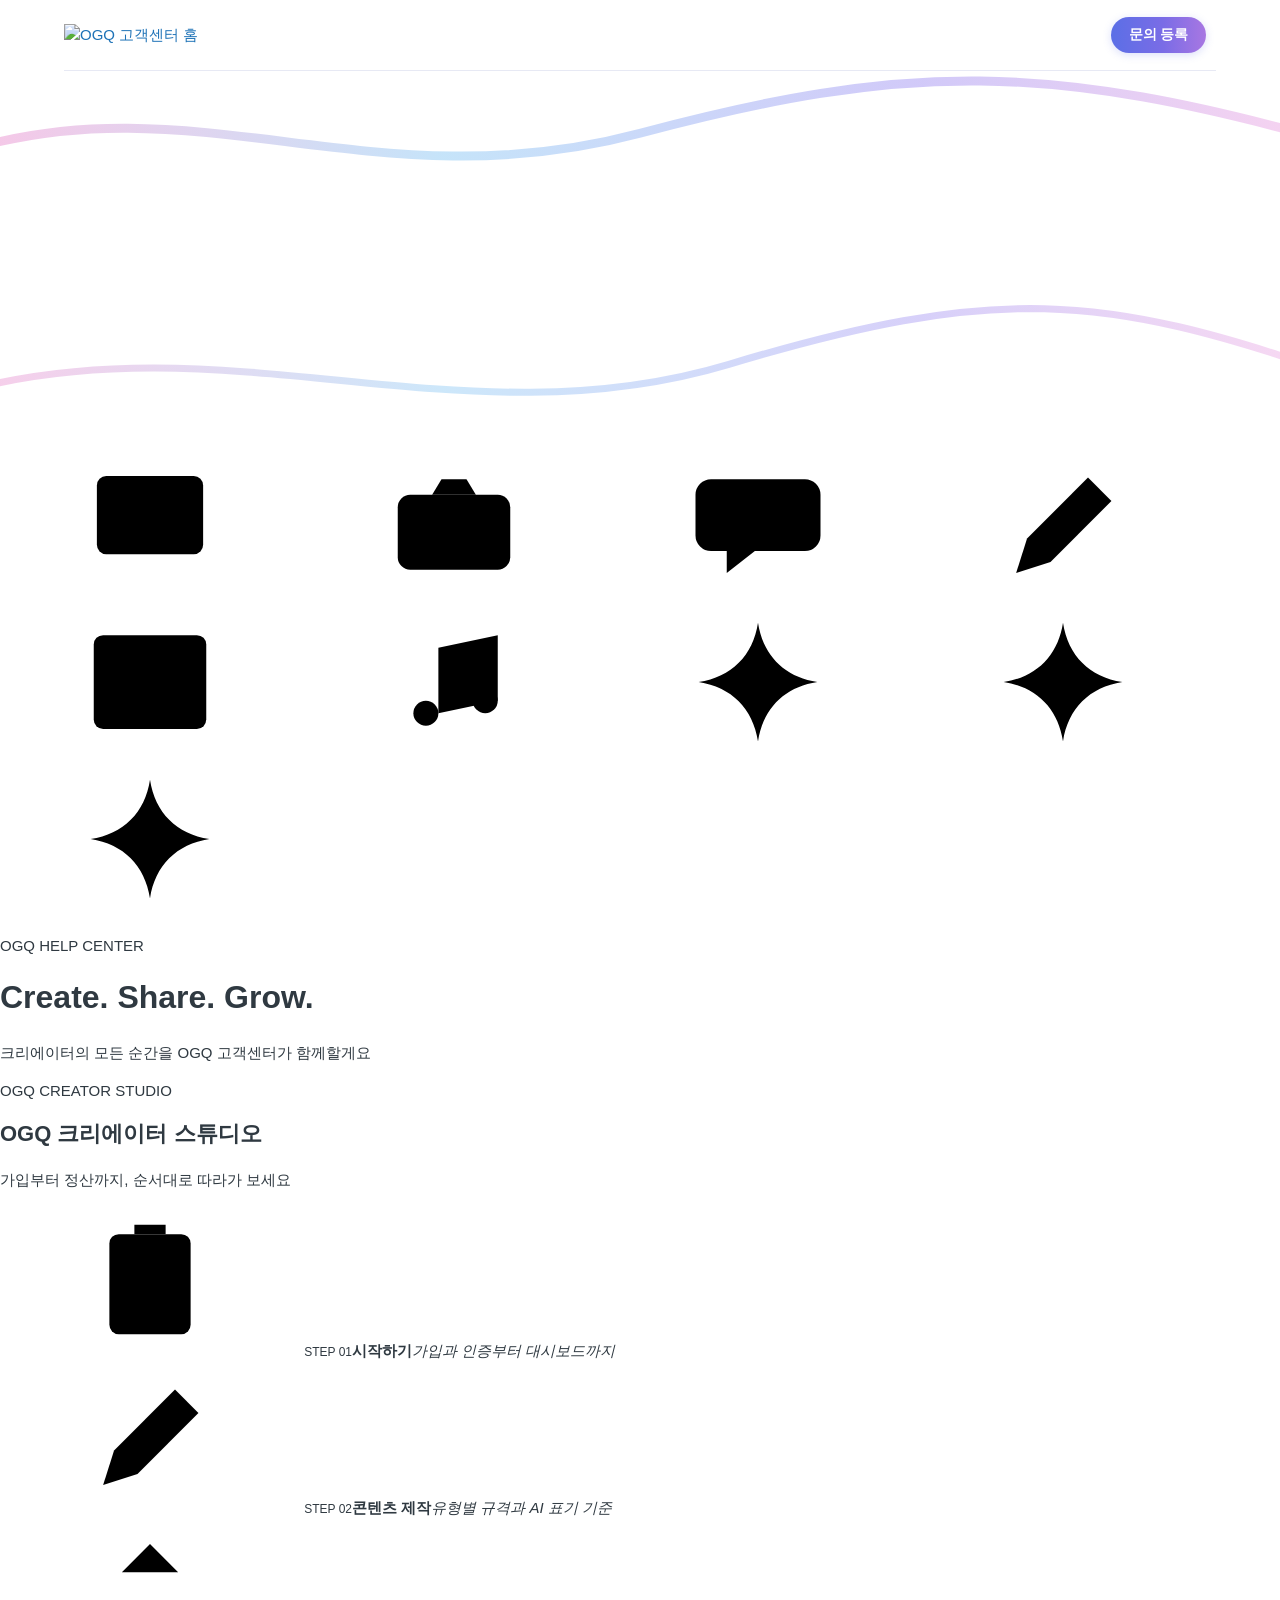
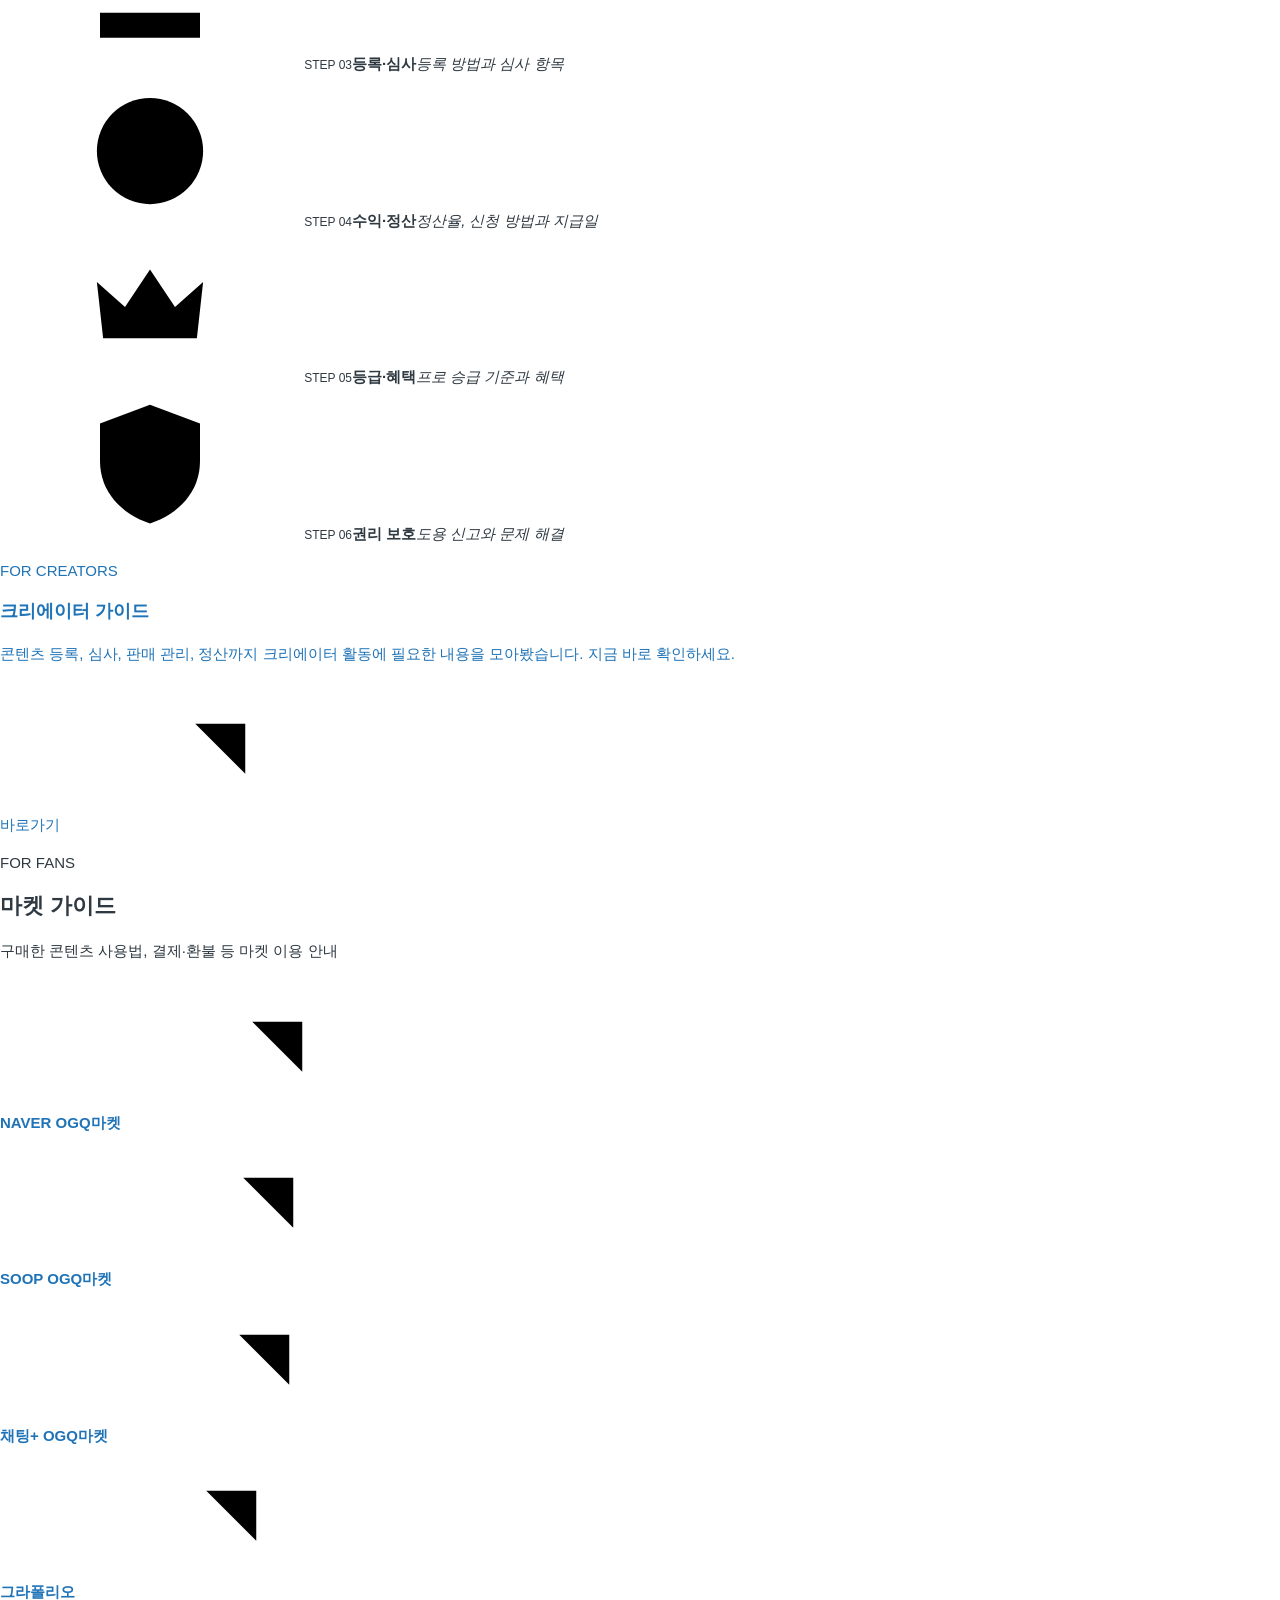
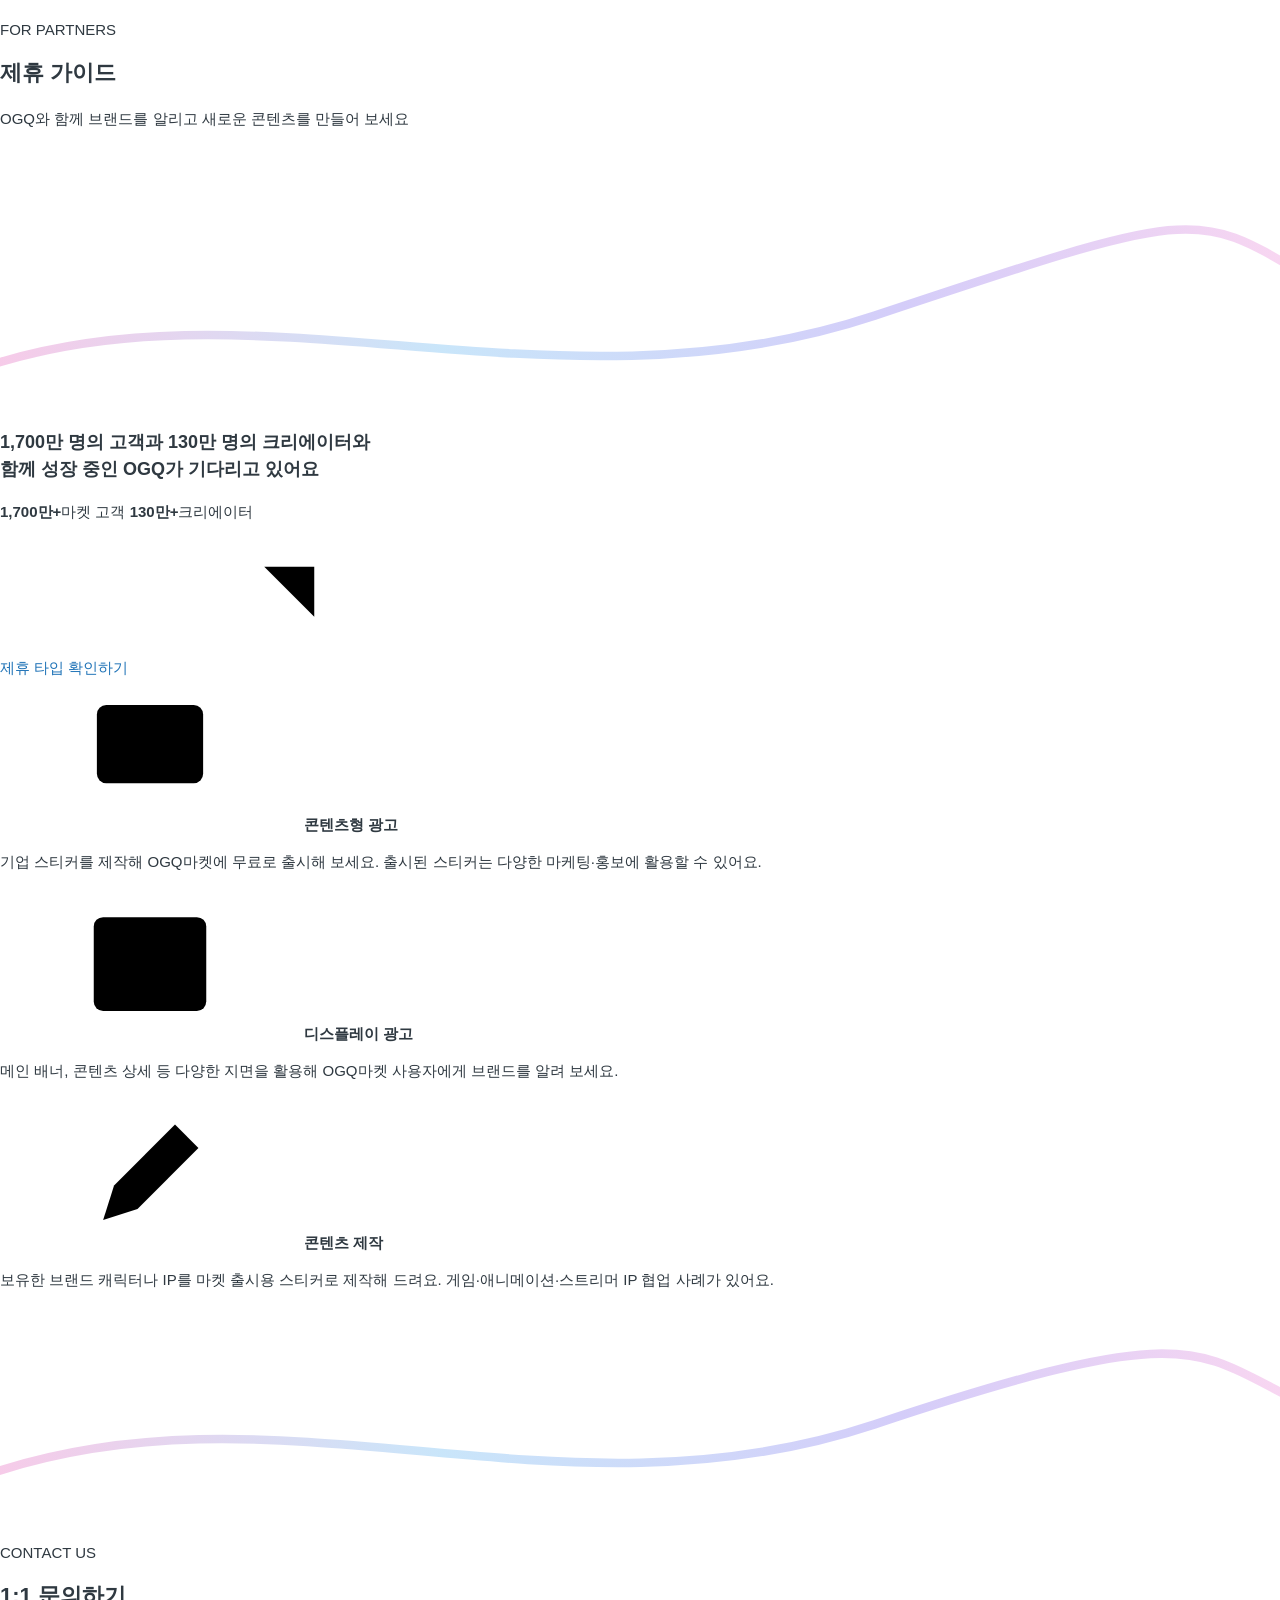
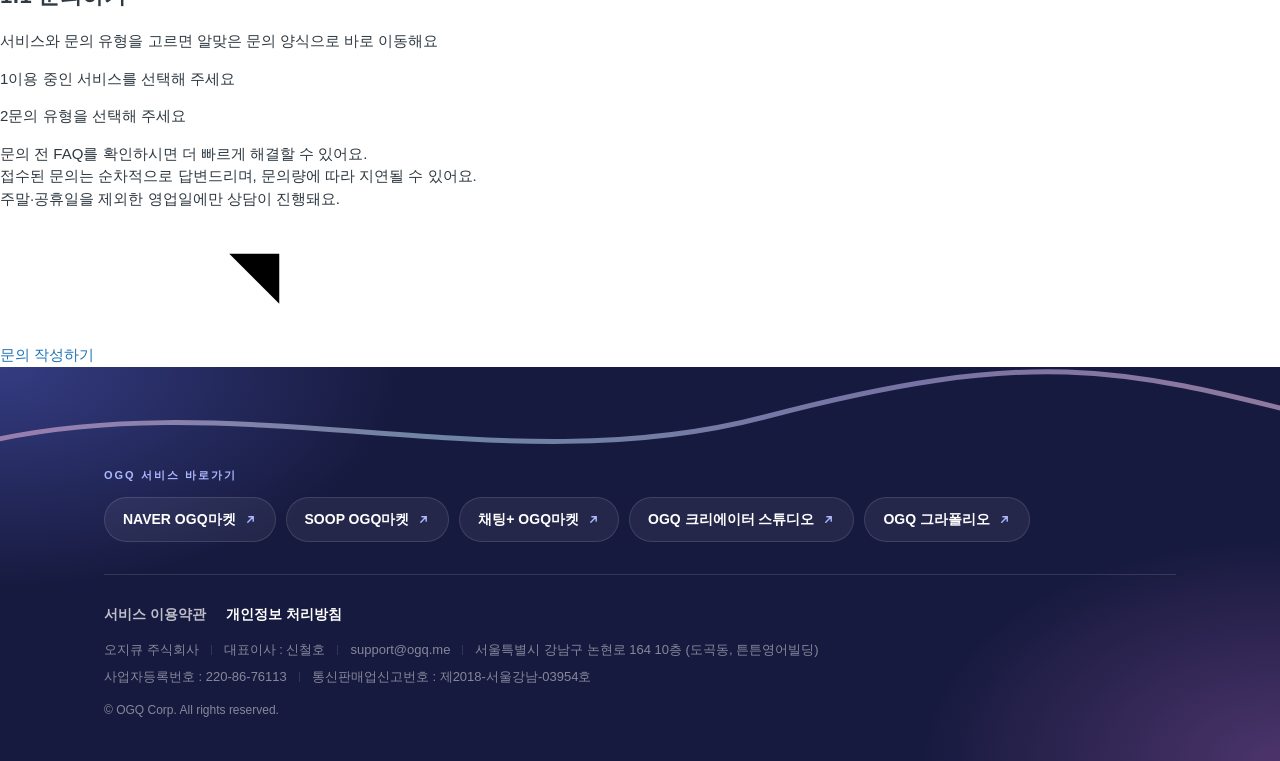
==== index.html @ b7482450 "문의 등록 버튼: 검은 테두리 제거, 로고 색 그라데이션 버튼으로" ====
<!doctype html>
<html dir="ltr" lang="ko">
<head>
<meta charset="utf-8">
<meta name="viewport" content="width=device-width, initial-scale=1.0">
<title>OGQ 고객센터</title>
<link rel="icon" type="image/png" href="assets/img/01K6CZ4G9TE6RBP58HR6H0S4BN.png">
<link rel="stylesheet" href="https://cdn.jsdelivr.net/gh/orioncactus/pretendard@v1.3.9/dist/web/variable/pretendardvariable.min.css">
<link rel="stylesheet" href="assets/theme.css?v=20261019a">
<link rel="stylesheet" href="assets/site.css">
<link rel="stylesheet" href="assets/home.css?v=20261015g">
</head>
<body class="" data-page="index">
<a class="skip-navigation" tabindex="1" href="#main-content">주 콘텐츠로 건너뛰기</a>
<header class="header">
  <div class="logo">
    <a title="홈" href="./">
      <img src="assets/img/ogq-logo-brand.png" alt="OGQ 고객센터 홈" />
      
    </a>
  </div>

  <div class="nav-wrapper-desktop">
    <nav class="user-nav" id="user-nav" aria-label="사용자 탐색">
      <ul class="user-nav-list"> <li></li> <li><a class="submit-a-request" href="request">문의 등록</a></li>
        
      </ul>
    </nav>
    
  </div>

  <div class="nav-wrapper-mobile">
    <button class="menu-button-mobile" aria-controls="user-nav-mobile" aria-expanded="false" aria-label="탐색 메뉴 토글">
      
      <svg xmlns="http://www.w3.org/2000/svg" width="16" height="16" focusable="false" viewBox="0 0 16 16" class="icon-menu">
        <path fill="none" stroke="currentColor" stroke-linecap="round" d="M1.5 3.5h13m-13 4h13m-13 4h13"/>
      </svg>
    </button>
    <nav class="menu-list-mobile" id="user-nav-mobile" aria-expanded="false">
      <ul class="menu-list-mobile-items"> <li class="item"><a class="submit-a-request" href="request">문의 등록</a></li> <li class="item"></li> <li class="nav-divider"></li>
        
      </ul>
    </nav>
  </div>

</header>
<main role="main">
    

<!-- 라인 아이콘 모음 (페이지 안에서 <use>로 재사용) -->
<svg width="0" height="0" style="position:absolute" aria-hidden="true">
  <defs>
    <linearGradient id="ogqIri" x1="0" y1="0" x2="1" y2="0">
      <stop offset="0" stop-color="#F6B8E0"/><stop offset=".35" stop-color="#B7DDF8"/>
      <stop offset=".7" stop-color="#C6BCF7"/><stop offset="1" stop-color="#F8C9EC"/>
    </linearGradient>
    <symbol id="i-laptop" viewBox="0 0 48 48"><rect x="7" y="8" width="34" height="25" rx="3"/><path d="M3 38h42"/><circle cx="19" cy="19" r="1.4"/><circle cx="29" cy="19" r="1.4"/><path d="M18.5 24.5q5.5 4.5 11 0"/></symbol>
    <symbol id="i-camera" viewBox="0 0 48 48"><rect x="6" y="14" width="36" height="24" rx="4"/><path d="M17 14l3-5h8l3 5"/><circle cx="24" cy="26" r="7"/><circle cx="36" cy="19" r="1"/></symbol>
    <symbol id="i-chat" viewBox="0 0 48 48"><path d="M9 9h30a5 5 0 0 1 5 5v13a5 5 0 0 1-5 5H23l-9 7v-7H9a5 5 0 0 1-5-5V14a5 5 0 0 1 5-5z"/><circle cx="16" cy="20.5" r="1.4"/><circle cx="24" cy="20.5" r="1.4"/><circle cx="32" cy="20.5" r="1.4"/></symbol>
    <symbol id="i-pencil" viewBox="0 0 48 48"><path d="M9 39l3.5-11L32 8.5l7.5 7.5L20 35.5z"/><path d="M28 12.5l7.5 7.5M12.5 28l7.5 7.5"/></symbol>
    <symbol id="i-image" viewBox="0 0 48 48"><rect x="6" y="9" width="36" height="30" rx="3"/><circle cx="17" cy="19" r="3"/><path d="M6 33l11-10 9 8 6-5 10 9"/></symbol>
    <symbol id="i-music" viewBox="0 0 48 48"><path d="M19 34V13l19-4v21"/><circle cx="15" cy="34" r="4"/><circle cx="34" cy="30" r="4"/></symbol>
    <symbol id="i-spark" viewBox="0 0 48 48"><path d="M24 5c1.6 10.5 8.5 17.4 19 19-10.5 1.6-17.4 8.5-19 19-1.6-10.5-8.5-17.4-19-19 10.5-1.6 17.4-8.5 19-19z"/></symbol>
    <symbol id="i-clip" viewBox="0 0 48 48"><rect x="11" y="9" width="26" height="32" rx="3"/><path d="M19 9V6h10v3"/><path d="M18 25l4.5 4.5L31 21"/></symbol>
    <symbol id="i-upload" viewBox="0 0 48 48"><path d="M8 30v8h32v-8"/><path d="M24 30V8M15 17l9-9 9 9"/></symbol>
    <symbol id="i-won" viewBox="0 0 48 48"><circle cx="24" cy="24" r="17"/><path d="M15 17l4 15 5-12 5 12 4-15M14 23h20"/></symbol>
    <symbol id="i-crown" viewBox="0 0 48 48"><path d="M9 34l-2-18 9 8 8-12 8 12 9-8-2 18z"/><path d="M10 39h28"/></symbol>
    <symbol id="i-shield" viewBox="0 0 48 48"><path d="M24 5l16 6v12c0 10-7 17-16 20C15 40 8 33 8 23V11z"/><path d="M17 24l5 5 9-10"/></symbol>
    <symbol id="i-arrow" viewBox="0 0 24 24"><path d="M7 17L17 7M9 7h8v8"/></symbol>
  </defs>
</svg>

<div class="ogq-home">

  <!-- ================= HERO ================= -->
  <section class="ogq-hero">
    <svg class="ogq-hero__ribbon" viewBox="0 0 1440 420" preserveAspectRatio="none" aria-hidden="true">
      <path d="M-40 90 C 220 10, 420 150, 720 70 S 1180 -10, 1500 80" stroke="url(#ogqIri)" stroke-width="10" fill="none" stroke-linecap="round" opacity=".8"/>
      <path d="M-40 360 C 260 280, 520 420, 820 330 S 1240 250, 1500 340" stroke="url(#ogqIri)" stroke-width="8" fill="none" stroke-linecap="round" opacity=".7"/>
    </svg>

    <div class="ogq-doodles" aria-hidden="true">
      <svg class="dd d1"><use href="#i-laptop"/></svg>
      <svg class="dd d2"><use href="#i-camera"/></svg>
      <svg class="dd d3"><use href="#i-chat"/></svg>
      <svg class="dd d4"><use href="#i-pencil"/></svg>
      <svg class="dd d5"><use href="#i-image"/></svg>
      <svg class="dd d6"><use href="#i-music"/></svg>
      <svg class="dd sp s1"><use href="#i-spark"/></svg>
      <svg class="dd sp s2"><use href="#i-spark"/></svg>
      <svg class="dd sp s3"><use href="#i-spark"/></svg>
    </div>

    <div class="ogq-hero__inner">
      <p class="ogq-eyebrow">OGQ HELP CENTER</p>
      <span class="ogq-bar"></span>
      <h1 class="ogq-hero__title">Create. Share. Grow.</h1>
      <p class="ogq-hero__sub">크리에이터의 모든 순간을 OGQ 고객센터가 함께할게요</p>

    </div>
  </section>

  <!-- ================= 01 CREATOR ================= -->
  <section class="ogq-section">
    <div class="ogq-wrap">
      <header class="ogq-head">
        <p class="ogq-label">OGQ CREATOR STUDIO</p>
        <h2>OGQ 크리에이터 스튜디오</h2>
        <p>가입부터 정산까지, 순서대로 따라가 보세요</p>
      </header>

      <div class="ogq-steps">
        <div class="ogq-step">
          <span class="ogq-step__ic"><svg><use href="#i-clip"/></svg></span>
          <small>STEP 01</small><b>시작하기</b><em>가입과 인증부터 대시보드까지</em>
        </div>
        <div class="ogq-step is-fill">
          <span class="ogq-step__ic"><svg><use href="#i-pencil"/></svg></span>
          <small>STEP 02</small><b>콘텐츠 제작</b><em>유형별 규격과 AI 표기 기준</em>
        </div>
        <div class="ogq-step">
          <span class="ogq-step__ic"><svg><use href="#i-upload"/></svg></span>
          <small>STEP 03</small><b>등록·심사</b><em>등록 방법과 심사 항목</em>
        </div>
        <div class="ogq-step is-fill">
          <span class="ogq-step__ic"><svg><use href="#i-won"/></svg></span>
          <small>STEP 04</small><b>수익·정산</b><em>정산율, 신청 방법과 지급일</em>
        </div>
        <div class="ogq-step">
          <span class="ogq-step__ic"><svg><use href="#i-crown"/></svg></span>
          <small>STEP 05</small><b>등급·혜택</b><em>프로 승급 기준과 혜택</em>
        </div>
        <div class="ogq-step is-fill">
          <span class="ogq-step__ic"><svg><use href="#i-shield"/></svg></span>
          <small>STEP 06</small><b>권리 보호</b><em>도용 신고와 문제 해결</em>
        </div>
      </div>

      <div class="ogq-studio">
        <a class="ogq-studio__main" href="https://sixth-maple-b6a.notion.site/OGQ-4ebd43730a0d82a69fd9811d7486cdcd" target="_blank" rel="noopener">
          <div class="ogq-studio__text">
            <p class="ogq-label">FOR CREATORS</p>
            <h3>크리에이터 가이드</h3>
            <p>콘텐츠 등록, 심사, 판매 관리, 정산까지 크리에이터 활동에 필요한 내용을 모아봤습니다. 지금 바로 확인하세요.</p>
            <span class="ogq-pill">바로가기 <svg><use href="#i-arrow"/></svg></span>
          </div>
          <div class="ogq-studio__img" style="background-image:url('assets/img/01K6PRZQ1DZFM51HZD8S7SEJE6.jpg')"></div>
        </a>
      </div>
    </div>
  </section>

  <!-- ================= 02 MARKET ================= -->
  <section class="ogq-section ogq-section--tint">
    <div class="ogq-wrap">
      <header class="ogq-head">
        <p class="ogq-label">FOR FANS</p>
        <h2>마켓 가이드</h2>
        <p>구매한 콘텐츠 사용법, 결제·환불 등 마켓 이용 안내</p>
      </header>

      <div class="ogq-markets">
        <a href="https://ogqmarket.naver.com/cs/board/faq/user" target="_blank" rel="noopener" class="ogq-mk">
          <div class="ogq-mk__img" style="background-image:url('assets/img/01K6PQXDKHR0P5JCWFTMEED1F8.png')"></div>
          <div class="ogq-mk__body"><b>NAVER OGQ마켓</b><svg><use href="#i-arrow"/></svg></div>
        </a>
        <a href="https://ogqmarket.sooplive.com/guide" target="_blank" rel="noopener" class="ogq-mk">
          <div class="ogq-mk__img" style="background-image:url('assets/img/01K6PRJ88HHJYVJDH5ACW92W2V.png')"></div>
          <div class="ogq-mk__body"><b>SOOP OGQ마켓</b><svg><use href="#i-arrow"/></svg></div>
        </a>
        <a href="https://chattingplus.ogq.me/faq" target="_blank" rel="noopener" class="ogq-mk">
          <div class="ogq-mk__img" style="background-image:url('assets/img/01K6PRRFJDR5JXT2PJGMFVPHWY.jpg')"></div>
          <div class="ogq-mk__body"><b>채팅+ OGQ마켓</b><svg><use href="#i-arrow"/></svg></div>
        </a>
        <a href="https://grafolio.ogq.me/board/faq?faqCategoryId=d6ea3df18ec54f7ca5c6142ca4715e8e" target="_blank" rel="noopener" class="ogq-mk">
          <div class="ogq-mk__img" style="background-image:url('assets/img/01K6PS35N2VQRYM7BABH4VK7BH.jpg')"></div>
          <div class="ogq-mk__body"><b>그라폴리오</b><svg><use href="#i-arrow"/></svg></div>
        </a>
      </div>
    </div>
  </section>

  <!-- ================= 03 PARTNERS ================= -->
  <section class="ogq-section">
    <div class="ogq-wrap">
      <header class="ogq-head">
        <p class="ogq-label">FOR PARTNERS</p>
        <h2>제휴 가이드</h2>
        <p>OGQ와 함께 브랜드를 알리고 새로운 콘텐츠를 만들어 보세요</p>
      </header>

      <div class="ogq-partner">
        <svg class="ogq-partner__ribbon" viewBox="0 0 1200 260" preserveAspectRatio="none" aria-hidden="true">
          <path d="M-20 210 C 240 120, 520 260, 820 160 S 1120 60, 1220 120" stroke="url(#ogqIri)" stroke-width="8" fill="none" stroke-linecap="round" opacity=".75"/>
        </svg>
        <div class="ogq-partner__text">
          <h3><b>1,700만 명</b>의 고객과 <b>130만 명</b>의 크리에이터와 <br>함께 성장 중인 OGQ가 기다리고 있어요</h3>
          <div class="ogq-stats">
            <span><b>1,700만+</b>마켓 고객</span>
            <span><b>130만+</b>크리에이터</span>
          </div>
        </div>
        <a class="ogq-pill ogq-pill--lg" href="https://ogqmarket.naver.com/proposal" target="_blank" rel="noopener">제휴 타입 확인하기 <svg><use href="#i-arrow"/></svg></a>
      </div>

      <div class="ogq-ptypes">
        <div class="ogq-ptype">
          <span class="ogq-ptype__ic"><svg><use href="#i-laptop"/></svg></span>
          <b>콘텐츠형 광고</b>
          <p>기업 스티커를 제작해 OGQ마켓에 무료로 출시해 보세요. 출시된 스티커는 다양한 마케팅·홍보에 활용할 수 있어요.</p>
        </div>
        <div class="ogq-ptype">
          <span class="ogq-ptype__ic"><svg><use href="#i-image"/></svg></span>
          <b>디스플레이 광고</b>
          <p>메인 배너, 콘텐츠 상세 등 다양한 지면을 활용해 OGQ마켓 사용자에게 브랜드를 알려 보세요.</p>
        </div>
        <div class="ogq-ptype">
          <span class="ogq-ptype__ic"><svg><use href="#i-pencil"/></svg></span>
          <b>콘텐츠 제작</b>
          <p>보유한 브랜드 캐릭터나 IP를 마켓 출시용 스티커로 제작해 드려요. 게임·애니메이션·스트리머 IP 협업 사례가 있어요.</p>
        </div>
      </div>
    </div>
  </section>

  <!-- ================= 04 CONTACT ================= -->
  <section class="ogq-section ogq-section--last" id="ogq-contact">
    <div class="ogq-wrap">
      <div class="ogq-contact" data-new-request="request">
        <svg class="ogq-contact__ribbon" viewBox="0 0 1200 200" preserveAspectRatio="none" aria-hidden="true">
          <path d="M-20 160 C 260 60, 520 210, 820 110 S 1120 40, 1220 90" stroke="url(#ogqIri)" stroke-width="8" fill="none" stroke-linecap="round" opacity=".75"/>
        </svg>

        <header class="ogq-head ogq-head--center">
          <p class="ogq-label">CONTACT US</p>
          <h2>1:1 문의하기</h2>
          <p>서비스와 문의 유형을 고르면 알맞은 문의 양식으로 바로 이동해요</p>
        </header>

        <div class="ogq-form">
          <div class="ogq-form__row">
            <p class="ogq-form__q"><span>1</span>이용 중인 서비스를 선택해 주세요</p>
            <div class="ogq-chips" id="ogqSvc"></div>
          </div>
          <div class="ogq-form__row">
            <p class="ogq-form__q" id="ogqTypeQ"><span>2</span>문의 유형을 선택해 주세요</p>
            <div class="ogq-chips ogq-chips--sm" id="ogqType"></div>
          </div>

          <ul class="ogq-notice">
            <li>문의 전 FAQ를 확인하시면 더 빠르게 해결할 수 있어요.</li>
            <li>접수된 문의는 순차적으로 답변드리며, 문의량에 따라 지연될 수 있어요.</li>
            <li>주말·공휴일을 제외한 영업일에만 상담이 진행돼요.</li>
          </ul>

          <a class="ogq-submit" id="ogqGo" href="request"><span id="ogqGoText">문의 작성하기</span> <svg><use href="#i-arrow"/></svg></a>
        </div>
      </div>
    </div>
  </section>

</div>




  </main>
<footer class="footer ogq-foot">
  <svg class="ogq-foot__ribbon" viewBox="0 0 1440 120" preserveAspectRatio="none" aria-hidden="true">
    <defs>
      <linearGradient id="ogqFootIri" x1="0" y1="0" x2="1" y2="0">
        <stop offset="0" stop-color="#F6B8E0"></stop><stop offset=".35" stop-color="#B7DDF8"></stop>
        <stop offset=".7" stop-color="#C6BCF7"></stop><stop offset="1" stop-color="#F8C9EC"></stop>
      </linearGradient>
    </defs>
    <path d="M-40 80 C 260 10, 560 120, 860 50 S 1260 0, 1480 50" stroke="url(#ogqFootIri)" stroke-width="5" fill="none" stroke-linecap="round" opacity=".55"></path>
  </svg>
  <div class="footer-inner ogq-foot__inner">
    <div class="ogq-service-links ogq-foot__services">
      <p class="ogq-foot__label">OGQ 서비스 바로가기</p>
      <div class="ogq-links-list ogq-foot__chips">
        <a href="https://ogqmarket.naver.com/" target="_blank" rel="noopener">NAVER OGQ마켓<svg width="13" height="13" viewBox="0 0 24 24" fill="none" stroke="#AEB8FF" stroke-width="2.6" stroke-linecap="round" aria-hidden="true"><path d="M7 17L17 7M9 7h8v8"></path></svg></a>
        <a href="https://ogqmarket.sooplive.co.kr/" target="_blank" rel="noopener">SOOP OGQ마켓<svg width="13" height="13" viewBox="0 0 24 24" fill="none" stroke="#AEB8FF" stroke-width="2.6" stroke-linecap="round" aria-hidden="true"><path d="M7 17L17 7M9 7h8v8"></path></svg></a>
        <a href="https://chattingplus.ogq.me/" target="_blank" rel="noopener">채팅+ OGQ마켓<svg width="13" height="13" viewBox="0 0 24 24" fill="none" stroke="#AEB8FF" stroke-width="2.6" stroke-linecap="round" aria-hidden="true"><path d="M7 17L17 7M9 7h8v8"></path></svg></a>
        <a href="https://creators.ogq.me/" target="_blank" rel="noopener">OGQ 크리에이터 스튜디오<svg width="13" height="13" viewBox="0 0 24 24" fill="none" stroke="#AEB8FF" stroke-width="2.6" stroke-linecap="round" aria-hidden="true"><path d="M7 17L17 7M9 7h8v8"></path></svg></a>
        <a href="https://grafolio.ogq.me/" target="_blank" rel="noopener">OGQ 그라폴리오<svg width="13" height="13" viewBox="0 0 24 24" fill="none" stroke="#AEB8FF" stroke-width="2.6" stroke-linecap="round" aria-hidden="true"><path d="M7 17L17 7M9 7h8v8"></path></svg></a>
      </div>
    </div>
    <div class="ogq-company-info ogq-foot__bottom">
      <p class="ogq-policy-links ogq-foot__policy">
        <a href="category?id=62046929577753">서비스 이용약관</a>
        <a href="section?id=62047025291673"><b>개인정보 처리방침</b></a>
      </p>
      <ul class="ogq-foot__info">
        <li>오지큐 주식회사</li>
        <li>대표이사 : 신철호</li>
        <li>support@ogq.me</li>
        <li>서울특별시 강남구 논현로 164 10층 (도곡동, 튼튼영어빌딩)</li>
      </ul>
      <ul class="ogq-foot__info">
        <li>사업자등록번호 : 220-86-76113</li>
        <li>통신판매업신고번호 : 제2018-서울강남-03954호</li>
      </ul>
      <p class="ogq-foot__copy">© OGQ Corp. All rights reserved.</p>
    </div>
  </div>
</footer>

  
<div class="scroll-to-top" aria-label="맨 위로 이동"><svg viewBox="0 0 24 24"><path d="M12 4l-8 8h6v8h4v-8h6l-8-8z"/></svg></div>
<script src="config.js"></script>
<script src="assets/app.js?v=20261015b"></script>
</body>
</html>
---- assets/theme.css ----
/* OGQ 고객센터 테마 — 젠데스크 Copenhagen 테마 + OGQ 커스터마이징 (supportogq.zendesk.com 에서 옮김) */
@charset "UTF-8";
/***** Normalize.css *****/
/*! normalize.css v8.0.1 | MIT License | github.com/necolas/normalize.css */
html {
  line-height: 1.15;
  -webkit-text-size-adjust: 100%;
}

body {
  margin: 0;
}

main {
  display: block;
}

h1 {
  font-size: 2em;
  margin: 0.67em 0;
}

hr {
  box-sizing: content-box;
  height: 0;
  overflow: visible;
}

pre {
  font-family: monospace, monospace;
  font-size: 1em;
}

a {
  background-color: transparent;
}

abbr[title] {
  border-bottom: none;
  text-decoration: underline;
  text-decoration: underline dotted;
}

b,
strong {
  font-weight: bolder;
}

code,
kbd,
samp {
  font-family: monospace, monospace;
  font-size: 1em;
}

small {
  font-size: 80%;
}

sub,
sup {
  font-size: 75%;
  line-height: 0;
  position: relative;
  vertical-align: baseline;
}

sub {
  bottom: -0.25em;
}

sup {
  top: -0.5em;
}

img {
  border-style: none;
}

button,
input,
optgroup,
select,
textarea {
  font-family: inherit;
  font-size: 100%;
  line-height: 1.15;
  margin: 0;
}

button,
input {
  overflow: visible;
}

button,
select {
  text-transform: none;
}

button,
[type=button],
[type=reset],
[type=submit] {
  -webkit-appearance: button;
}

button::-moz-focus-inner,
[type=button]::-moz-focus-inner,
[type=reset]::-moz-focus-inner,
[type=submit]::-moz-focus-inner {
  border-style: none;
  padding: 0;
}

button:-moz-focusring,
[type=button]:-moz-focusring,
[type=reset]:-moz-focusring,
[type=submit]:-moz-focusring {
  outline: 1px dotted ButtonText;
}

fieldset {
  padding: 0.35em 0.75em 0.625em;
}

legend {
  box-sizing: border-box;
  color: inherit;
  display: table;
  max-width: 100%;
  padding: 0;
  white-space: normal;
}

progress {
  vertical-align: baseline;
}

textarea {
  overflow: auto;
}

[type=checkbox],
[type=radio] {
  box-sizing: border-box;
  padding: 0;
}

[type=number]::-webkit-inner-spin-button,
[type=number]::-webkit-outer-spin-button {
  height: auto;
}

[type=search] {
  -webkit-appearance: textfield;
  outline-offset: -2px;
}

[type=search]::-webkit-search-decoration {
  -webkit-appearance: none;
}

::-webkit-file-upload-button {
  -webkit-appearance: button;
  font: inherit;
}

details {
  display: block;
}

summary {
  display: list-item;
}

template {
  display: none;
}

[hidden] {
  display: none;
}

/***** Base *****/
* {
  box-sizing: border-box;
}

body {
  background-color: #FFFFFF;
  color: #2F3941;
  font-family: -apple-system, BlinkMacSystemFont, 'Segoe UI', Helvetica, Arial, sans-serif;
  font-size: 15px;
  line-height: 1.5;
  -webkit-font-smoothing: antialiased;
}
@media (min-width: 1024px) {
  body > main {
    min-height: 65vh;
  }
}

h1,
h2,
h3,
h4,
h5,
h6 {
  font-family: -apple-system, BlinkMacSystemFont, 'Segoe UI', Helvetica, Arial, sans-serif;
  margin-top: 0;
}

h1 {
  font-size: 32px;
}

h2 {
  font-size: 22px;
}

h3 {
  font-size: 18px;
  font-weight: 600;
}

h4 {
  font-size: 16px;
}

a {
  color: #1F73B7;
  text-decoration: none;
}
a:visited {
  color: #9358B0;
}
a:hover, a:active, a:focus {
  text-decoration: underline;
}

.hbs-form input,
.hbs-form textarea, .search input,
.search textarea {
  color: #000;
  font-size: 14px;
}
.hbs-form input, .search input {
  max-width: 100%;
  box-sizing: border-box;
  transition: border 0.12s ease-in-out;
  /* We use the :where selector to not increase the specificity of the selector */
}
.hbs-form input:where(:not([type=checkbox])), .search input:where(:not([type=checkbox])) {
  outline: none;
}
.hbs-form input:where(:not([type=checkbox])):focus, .search input:where(:not([type=checkbox])):focus {
  border: 1px solid #17494D;
}
.hbs-form input[disabled], .search input[disabled] {
  background-color: #ddd;
}
.hbs-form select, .search select {
  -webkit-appearance: none;
  -moz-appearance: none;
  background: url("data:image/svg+xml,%3C%3Fxml version='1.0' encoding='UTF-8'%3F%3E%3Csvg xmlns='http://www.w3.org/2000/svg' width='10' height='6' viewBox='0 0 10 6'%3E%3Cpath fill='%23CCC' d='M0 0h10L5 6 0 0z'/%3E%3C/svg%3E%0A") no-repeat #fff;
  background-position: right 10px center;
  border: 1px solid #87929D;
  border-radius: 4px;
  padding: 8px 30px 8px 10px;
  outline: none;
  color: #555;
  width: 100%;
}
.hbs-form select:focus, .search select:focus {
  border: 1px solid #17494D;
}
.hbs-form select::-ms-expand, .search select::-ms-expand {
  display: none;
}
.hbs-form textarea, .search textarea {
  border: 1px solid #87929D;
  border-radius: 2px;
  resize: vertical;
  width: 100%;
  outline: none;
  padding: 10px;
}
.hbs-form textarea:focus, .search textarea:focus {
  border: 1px solid #17494D;
}

.container {
  max-width: 1160px;
  margin: 0 auto;
  padding: 0 5%;
}
@media (min-width: 1160px) {
  .container {
    padding: 0;
    width: 90%;
  }
}

.container-divider {
  border-top: 1px solid #ddd;
  margin-bottom: 20px;
}

ul {
  list-style: none;
  margin: 0;
  padding: 0;
}

.error-page {
  max-width: 1160px;
  margin: 0 auto;
  padding: 0 5%;
}
@media (min-width: 1160px) {
  .error-page {
    padding: 0;
    width: 90%;
  }
}

.visibility-hidden {
  border: 0;
  clip: rect(0 0 0 0);
  -webkit-clip-path: inset(50%);
  clip-path: inset(50%);
  height: 1px;
  margin: -1px;
  overflow: hidden;
  padding: 0;
  position: absolute;
  width: 1px;
  white-space: nowrap;
}

/***** Buttons *****/
.button, .pagination-next-link, .pagination-prev-link, .pagination-first-link, .pagination-last-link, .subscriptions-subscribe button, .requests-table-toolbar .organization-subscribe button, .community-follow button, .article-subscribe button, .section-subscribe button, .split-button button {
  background-color: transparent;
  border: 1px solid #17494D;
  border-radius: 4px;
  color: #17494D;
  cursor: pointer;
  display: inline-block;
  font-size: 12px;
  line-height: 2.34;
  margin: 0;
  padding: 0 20px;
  text-align: center;
  transition: background-color 0.12s ease-in-out, border-color 0.12s ease-in-out, color 0.15s ease-in-out;
  user-select: none;
  white-space: nowrap;
  width: 100%;
  -webkit-touch-callout: none;
}
@media (min-width: 768px) {
  .button, .pagination-next-link, .pagination-prev-link, .pagination-first-link, .pagination-last-link, .subscriptions-subscribe button, .requests-table-toolbar .organization-subscribe button, .community-follow button, .article-subscribe button, .section-subscribe button, .split-button button {
    width: auto;
  }
}
.button:visited, .pagination-next-link:visited, .pagination-prev-link:visited, .pagination-first-link:visited, .pagination-last-link:visited, .subscriptions-subscribe button:visited, .requests-table-toolbar .organization-subscribe button:visited, .community-follow button:visited, .article-subscribe button:visited, .section-subscribe button:visited, .split-button button:visited {
  color: #17494D;
}
.button:hover, .pagination-next-link:hover, .pagination-prev-link:hover, .pagination-first-link:hover, .pagination-last-link:hover, .subscriptions-subscribe button:hover, .requests-table-toolbar .organization-subscribe button:hover, .community-follow button:hover, .article-subscribe button:hover, .section-subscribe button:hover, .split-button button:hover, .button:active, .pagination-next-link:active, .pagination-prev-link:active, .pagination-first-link:active, .pagination-last-link:active, .subscriptions-subscribe button:active, .requests-table-toolbar .organization-subscribe button:active, .community-follow button:active, .article-subscribe button:active, .section-subscribe button:active, .split-button button:active, .button:focus, .pagination-next-link:focus, .pagination-prev-link:focus, .pagination-first-link:focus, .pagination-last-link:focus, .subscriptions-subscribe button:focus, .requests-table-toolbar .organization-subscribe button:focus, .community-follow button:focus, .article-subscribe button:focus, .section-subscribe button:focus, .split-button button:focus, .button.button-primary, .button-primary.pagination-next-link, .button-primary.pagination-prev-link, .button-primary.pagination-first-link, .button-primary.pagination-last-link, .subscriptions-subscribe button.button-primary, .subscriptions-subscribe button[data-selected=true], .requests-table-toolbar .organization-subscribe button.button-primary, .requests-table-toolbar .organization-subscribe button[data-selected=true], .community-follow button.button-primary, .article-subscribe button.button-primary, .article-subscribe button[data-selected=true], .section-subscribe button.button-primary, .section-subscribe button[data-selected=true], .split-button button.button-primary {
  background-color: #17494D;
  color: #FFFFFF;
  text-decoration: none;
}
.button.button-primary:hover, .button-primary.pagination-next-link:hover, .button-primary.pagination-prev-link:hover, .button-primary.pagination-first-link:hover, .button-primary.pagination-last-link:hover, .subscriptions-subscribe button.button-primary:hover, .subscriptions-subscribe button[data-selected=true]:hover, .requests-table-toolbar .organization-subscribe button.button-primary:hover, .requests-table-toolbar .organization-subscribe button[data-selected=true]:hover, .community-follow button.button-primary:hover, .article-subscribe button.button-primary:hover, .article-subscribe button[data-selected=true]:hover, .section-subscribe button.button-primary:hover, .section-subscribe button[data-selected=true]:hover, .split-button button:hover, .button.button-primary:focus, .button-primary.pagination-next-link:focus, .button-primary.pagination-prev-link:focus, .button-primary.pagination-first-link:focus, .button-primary.pagination-last-link:focus, .subscriptions-subscribe button.button-primary:focus, .subscriptions-subscribe button[data-selected=true]:focus, .requests-table-toolbar .organization-subscribe button.button-primary:focus, .requests-table-toolbar .organization-subscribe button[data-selected=true]:focus, .community-follow button.button-primary:focus, .article-subscribe button.button-primary:focus, .article-subscribe button[data-selected=true]:focus, .section-subscribe button.button-primary:focus, .section-subscribe button[data-selected=true]:focus, .split-button button.button-primary:focus, .button.button-primary:active, .button-primary.pagination-next-link:active, .button-primary.pagination-prev-link:active, .button-primary.pagination-first-link:active, .button-primary.pagination-last-link:active, .subscriptions-subscribe button.button-primary:active, .subscriptions-subscribe button[data-selected=true]:active, .requests-table-toolbar .organization-subscribe button.button-primary:active, .requests-table-toolbar .organization-subscribe button[data-selected=true]:active, .community-follow button.button-primary:active, .article-subscribe button.button-primary:active, .article-subscribe button[data-selected=true]:active, .section-subscribe button.button-primary:active, .section-subscribe button[data-selected=true]:active, .split-button button.button-primary:active {
  background-color: #000;
  border-color: #000;
}
.button[data-disabled], [data-disabled].pagination-next-link, [data-disabled].pagination-prev-link, [data-disabled].pagination-first-link, [data-disabled].pagination-last-link, .subscriptions-subscribe button[data-disabled], .requests-table-toolbar .organization-subscribe button[data-disabled], .community-follow button[data-disabled], .article-subscribe button[data-disabled], .section-subscribe button[data-disabled], .split-button button[data-disabled] {
  cursor: default;
}

.button-large, .hbs-form input[type=submit] {
  cursor: pointer;
  background-color: #17494D;
  border: 0;
  border-radius: 4px;
  color: #FFFFFF;
  font-size: 14px;
  line-height: 2.72;
  min-width: 190px;
  padding: 0 1.9286em;
  width: 100%;
}
@media (min-width: 768px) {
  .button-large, .hbs-form input[type=submit] {
    width: auto;
  }
}
.button-large:visited, .hbs-form input[type=submit]:visited {
  color: #FFFFFF;
}
.button-large:hover, .button-large:active, .button-large:focus, .hbs-form input[type=submit]:hover, .hbs-form input[type=submit]:active, .hbs-form input[type=submit]:focus {
  background-color: #000;
}
.button-large[disabled], .hbs-form input[type=submit][disabled] {
  background-color: #ddd;
}

.button-secondary {
  color: #5a6d7c;
  border: 1px solid #87929D;
  background-color: transparent;
}
.button-secondary:visited {
  color: #5a6d7c;
}
.button-secondary:hover, .button-secondary:focus, .button-secondary:active {
  color: #2F3941;
  border: 1px solid #87929D;
  background-color: #f7f7f7;
}

/***** Split button *****/
.split-button {
  display: flex;
}

.split-button button {
  background-color: #17494D;
  border: 0;
  color: #FFFFFF;
  height: 32px;
  line-height: 16px;
  outline-color: #17494D;
}

[dir=rtl] .split-button button:not(:only-child):first-child {
  border-left: 1px solid #FFFFFF;
  border-top-left-radius: unset;
  border-bottom-left-radius: unset;
}
[dir=ltr] .split-button button:not(:only-child):first-child {
  border-right: 1px solid #FFFFFF;
  border-top-right-radius: unset;
  border-bottom-right-radius: unset;
}
.split-button button:not(:only-child):last-child {
  display: flex;
  justify-content: center;
  align-items: center;
  width: 26px;
  min-width: 26px;
  max-width: 26px;
  padding: 0;
}
[dir=rtl] .split-button button:not(:only-child):last-child {
  border-top-right-radius: unset;
  border-bottom-right-radius: unset;
}
[dir=ltr] .split-button button:not(:only-child):last-child {
  border-top-left-radius: unset;
  border-bottom-left-radius: unset;
}

/***** Tables *****/
.table {
  width: 100%;
  table-layout: fixed;
  border-collapse: collapse;
  border-spacing: 0;
}
@media (min-width: 768px) {
  .table {
    table-layout: auto;
  }
}
.table th,
.table th a {
  color: #5a6d7c;
  font-size: 13px;
  text-align: left;
}
[dir=rtl] .table th,
[dir=rtl] .table th a {
  text-align: right;
}
.table tr {
  border-bottom: 1px solid #ddd;
  display: block;
  padding: 20px 0;
}
@media (min-width: 768px) {
  .table tr {
    display: table-row;
  }
}
.table td {
  display: block;
}
@media (min-width: 768px) {
  .table td {
    display: table-cell;
  }
}
@media (min-width: 1024px) {
  .table td, .table th {
    padding: 20px 30px;
  }
}
@media (min-width: 768px) {
  .table td, .table th {
    padding: 10px 20px;
    height: 60px;
  }
}

/***** Forms *****/
.form {
  max-width: 650px;
}

.form-field ~ .form-field {
  margin-top: 25px;
}

.form-field label {
  display: block;
  font-size: 13px;
  margin-bottom: 5px;
}

.form-field input {
  border: 1px solid #87929D;
  border-radius: 4px;
  padding: 10px;
  width: 100%;
}
.form-field input:focus {
  border: 1px solid #17494D;
}

.form-field input[type=text] {
  border: 1px solid #87929D;
  border-radius: 4px;
}
.form-field input[type=text]:focus {
  border: 1px solid #17494D;
}

.form-field input[type=checkbox] {
  width: auto;
}

.form-field .nesty-input {
  border-radius: 4px;
  border: 1px solid #87929D;
  height: 40px;
  line-height: 40px;
  outline: none;
  vertical-align: middle;
}
.form-field .nesty-input:focus {
  border: 1px solid #17494D;
  text-decoration: none;
}

.form-field .hc-multiselect-toggle {
  border: 1px solid #87929D;
}

.form-field .hc-multiselect-toggle:focus {
  outline: none;
  border: 1px solid #17494D;
  text-decoration: none;
}

.form-field textarea {
  vertical-align: middle;
}

.form-field input[type=checkbox] + label {
  margin: 0 0 0 10px;
}

.form-field .optional {
  color: #5a6d7c;
  margin-left: 4px;
}

.form-field p {
  color: #5a6d7c;
  font-size: 12px;
  margin: 5px 0;
}

.form footer {
  margin-top: 40px;
  padding-top: 30px;
}

.form footer a {
  color: #5a6d7c;
  cursor: pointer;
  margin-right: 15px;
}

.form .suggestion-list {
  font-size: 13px;
  margin-top: 30px;
}
.form .suggestion-list label {
  border-bottom: 1px solid #ddd;
  display: block;
  padding-bottom: 5px;
}
.form .suggestion-list li {
  padding: 10px 0;
}
.form .suggestion-list li a:visited {
  color: #9358B0;
}

/***** Header *****/
.header {
  max-width: 1160px;
  margin: 0 auto;
  padding: 0 5%;
  position: relative;
  align-items: center;
  display: flex;
  height: 71px;
  justify-content: space-between;
}
@media (min-width: 1160px) {
  .header {
    padding: 0;
    width: 90%;
  }
}

.logo img {
  max-height: 37px;
  vertical-align: middle;
}

.logo span {
  margin: 0 10px;
  color: #17494D;
}

.logo a {
  display: inline-block;
}

.logo a:hover, .logo a:focus, .logo a:active {
  text-decoration: none;
}

.user-nav {
  display: inline-block;
  position: absolute;
  white-space: nowrap;
}
@media (min-width: 768px) {
  .user-nav {
    position: relative;
  }
}
.user-nav[aria-expanded=true] {
  background-color: #fff;
  box-shadow: 0 0 4px 0 rgba(0, 0, 0, 0.15), 0 4px 10px 0 rgba(0, 0, 0, 0.1);
  border: solid 1px #ddd;
  right: 0;
  left: 0;
  top: 71px;
  z-index: 1;
}
.user-nav[aria-expanded=true] > a {
  display: block;
  margin: 20px;
}
.user-nav[aria-expanded=true] > .user-nav-list li {
  display: block;
}
.user-nav[aria-expanded=true] > .user-nav-list a {
  display: block;
  margin: 20px;
}

.user-nav-list {
  display: block;
  list-style: none;
}
.user-nav-list > li {
  display: inline-block;
}

@media (max-width: 768px) {
  .nav-wrapper-desktop {
    display: none;
  }
}
@media (min-width: 768px) {
  .nav-wrapper-desktop {
    display: none;
  }
}
@media (min-width: 1024px) {
  .nav-wrapper-desktop {
    display: inline-block;
  }
}
.nav-wrapper-desktop a {
  border: 0;
  color: #1F73B7;
  display: none;
  font-size: 14px;
  padding: 0 20px 0 0;
  width: auto;
}
@media (min-width: 768px) {
  .nav-wrapper-desktop a {
    display: inline-block;
  }
}
[dir=rtl] .nav-wrapper-desktop a {
  padding: 0 0 0 20px;
}
.nav-wrapper-desktop a:hover, .nav-wrapper-desktop a:focus, .nav-wrapper-desktop a:active {
  background-color: transparent;
  color: #1F73B7;
  text-decoration: underline;
}

@media (min-width: 1024px) {
  .nav-wrapper-mobile {
    display: none;
  }
}
.nav-wrapper-mobile .menu-button-mobile {
  background: none;
  border: 0;
  width: auto;
  min-width: 71px;
  cursor: pointer;
}
.nav-wrapper-mobile .menu-button-mobile .icon-menu {
  padding: 7px;
  vertical-align: middle;
  width: 30px;
  height: 30px;
  border-radius: 50%;
}
.nav-wrapper-mobile .menu-button-mobile[aria-expanded=true] .icon-menu {
  background: #f3f3f3;
}
.nav-wrapper-mobile .menu-list-mobile {
  position: absolute;
  background-color: #fff;
  box-shadow: 0 10px 10px 0 rgba(0, 0, 0, 0.15);
  border-top: solid 1px #ddd;
  border-bottom: solid 1px #ddd;
  right: 0;
  left: 0;
  top: 71px;
  z-index: 2;
}
.nav-wrapper-mobile .menu-list-mobile[aria-expanded=false] {
  display: none;
}
.nav-wrapper-mobile .menu-list-mobile[aria-expanded=true] {
  display: block;
}
.nav-wrapper-mobile .menu-list-mobile-items .item {
  margin: 4px 0;
}
.nav-wrapper-mobile .menu-list-mobile-items li:empty:not(.nav-divider) {
  display: none;
}
.nav-wrapper-mobile .menu-list-mobile-items .nav-divider {
  border-bottom: 0.1px solid #ddd;
  padding: 0;
}
.nav-wrapper-mobile .menu-list-mobile-items .nav-divider:last-child {
  display: none;
}
.nav-wrapper-mobile .menu-list-mobile-items button {
  background: none;
  border: none;
  padding: 8px 24px;
  width: 100%;
  height: 100%;
  color: #2F3941;
  cursor: pointer;
  text-align: start;
}
.nav-wrapper-mobile .menu-list-mobile-items button:active, .nav-wrapper-mobile .menu-list-mobile-items button:focus, .nav-wrapper-mobile .menu-list-mobile-items button:hover {
  background-color: #f3f3f3;
  text-decoration: underline;
}
.nav-wrapper-mobile .menu-list-mobile-items a {
  display: block;
  padding: 8px 24px;
  width: 100%;
  height: 100%;
  color: #2F3941;
}
.nav-wrapper-mobile .menu-list-mobile-items a:active, .nav-wrapper-mobile .menu-list-mobile-items a:focus, .nav-wrapper-mobile .menu-list-mobile-items a:hover {
  background-color: #f3f3f3;
}
.nav-wrapper-mobile .menu-list-mobile-items .my-profile {
  display: flex;
  line-height: 1.5;
}
.nav-wrapper-mobile .menu-list-mobile-items .my-profile .my-profile-tooltip {
  font-size: 12px;
  color: #68737D;
}
.nav-wrapper-mobile .menu-list-mobile-items .menu-profile-avatar {
  height: 20px;
  width: 20px;
  border-radius: 50%;
  display: inline-block;
  margin-right: 8px;
  margin-top: 1px;
}
[dir=rtl] .nav-wrapper-mobile .menu-list-mobile-items .menu-profile-avatar {
  margin-right: 0;
  margin-left: 8px;
}

.skip-navigation {
  align-items: center;
  background-color: black;
  color: white;
  display: flex;
  font-size: 14px;
  justify-content: center;
  left: -999px;
  margin: 20px;
  padding: 20px;
  overflow: hidden;
  position: absolute;
  top: auto;
  z-index: -999;
}
[dir=rtl] .skip-navigation {
  left: initial;
  right: -999px;
}
.skip-navigation:focus, .skip-navigation:active {
  left: auto;
  overflow: auto;
  text-align: center;
  text-decoration: none;
  top: auto;
  z-index: 999;
}
[dir=rtl] .skip-navigation:focus, [dir=rtl] .skip-navigation:active {
  left: initial;
  right: auto;
}

#zd-modal-container ~ .skip-navigation {
  display: none;
}

/***** User info in header *****/
.user-info {
  display: inline-block;
}
.user-info .dropdown-toggle::after {
  display: none;
}
@media (min-width: 768px) {
  .user-info .dropdown-toggle::after {
    display: inline-block;
  }
}
.user-info > button {
  border: 0;
  color: #1F73B7;
  min-width: 0;
  padding: 0;
  white-space: nowrap;
}
.user-info > button:hover, .user-info > button:focus {
  color: #1F73B7;
  background-color: transparent;
}
.user-info > button::after {
  color: #1F73B7;
  padding-right: 15px;
}
[dir=rtl] .user-info > button::after {
  padding-left: 15px;
  padding-right: 0;
}

#user #user-name {
  display: none;
  font-size: 14px;
}
@media (min-width: 768px) {
  #user #user-name {
    display: inline-block;
  }
}
#user #user-name:hover {
  text-decoration: underline;
}

/***** User avatar *****/
.user-avatar {
  height: 25px;
  width: 25px;
  border-radius: 50%;
  display: inline-block;
  vertical-align: middle;
}

.avatar {
  display: inline-block;
  position: relative;
}
.avatar img {
  height: 40px;
  width: 40px;
}
.avatar .icon-agent {
  color: #17494D;
  border: 2px solid #fff;
  border-radius: 50%;
  bottom: -4px;
  background-color: #FFFFFF;
  font-size: 17px;
  height: 17px;
  line-height: 17px;
  position: absolute;
  right: -2px;
  text-align: center;
  width: 17px;
}

/***** Footer *****/
.footer {
  border-top: 1px solid #ddd;
  margin-top: 60px;
  padding: 30px 0;
}
.footer a {
  color: #5a6d7c;
}
.footer-inner {
  max-width: 1160px;
  margin: 0 auto;
  padding: 0 5%;
  display: flex;
  justify-content: space-between;
}
@media (min-width: 1160px) {
  .footer-inner {
    padding: 0;
    width: 90%;
  }
}
.footer-language-selector button {
  color: #5a6d7c;
  display: inline-block;
}

.powered-by-zendesk a,
.powered-by-zendesk a:visited {
  color: #5a6d7c;
}

/***** Breadcrumbs *****/
.breadcrumbs {
  margin: 0 0 15px 0;
  padding: 0;
  display: flex;
}
@media (min-width: 768px) {
  .breadcrumbs {
    margin: 0;
  }
}
.breadcrumbs li {
  color: #5a6d7c;
  font-size: 13px;
  max-width: 450px;
  overflow: hidden;
  text-overflow: ellipsis;
}
.breadcrumbs li + li::before {
  content: ">";
  margin: 0 4px;
}
.breadcrumbs li a:visited {
  color: #1F73B7;
}

/***** Search field *****/
.search-container {
  position: relative;
}

.search {
  border-color: #87929D;
  border-radius: 30px;
  border-style: solid;
  border-width: 1px;
  display: flex;
  position: relative;
  transition: border 0.12s ease-in-out;
}
.search:focus-within {
  border-color: #17494D;
}
.search input[type=search],
.search .clear-button {
  background-color: #fff;
  border-radius: 30px;
  border: none;
}
.search-full input[type=search], .search-full .clear-button {
  border-color: #fff;
}
.search input[type=search] {
  appearance: none;
  -webkit-appearance: none;
  box-sizing: border-box;
  color: #666;
  flex: 1 1 auto;
  height: 40px;
  width: 100%;
}
.search input[type=search]:focus {
  color: #555;
}
.search input[type=search]::-webkit-search-decoration, .search input[type=search]::-webkit-search-cancel-button, .search input[type=search]::-webkit-search-results-button, .search input[type=search]::-webkit-search-results-decoration {
  -webkit-appearance: none;
}
.search input[type=search]:-webkit-autofill, .search input[type=search]:-webkit-autofill:hover, .search input[type=search]:-webkit-autofill:focus {
  -webkit-box-shadow: 0 0 0 1000px #fff inset;
}
.search .clear-button {
  align-items: center;
  box-sizing: border-box;
  color: #777;
  cursor: pointer;
  display: none;
  flex: none;
  justify-content: center;
  padding: 0 15px;
}
.search .clear-button:hover {
  background-color: #17494D;
  color: #fff;
}
.search .clear-button:focus {
  outline: 0;
  box-shadow: 0 0 0 3px #17494D;
}
.search-has-value .clear-button {
  display: flex;
}

[dir=ltr] .search input[type=search] {
  padding-left: 40px;
  padding-right: 20px;
}
[dir=ltr] .search-has-value input[type=search] {
  border-bottom-right-radius: 0;
  border-top-right-radius: 0;
  border-right-color: transparent;
}
[dir=ltr] .search-has-value input[type=search]:focus {
  border-right-color: #17494D;
}
[dir=ltr] .search .clear-button {
  border-bottom-left-radius: 0;
  border-top-left-radius: 0;
  border-left-color: transparent;
}
[dir=ltr] .search .clear-button:focus {
  border-left-color: #17494D;
}

[dir=rtl] .search input[type=search] {
  padding-left: 20px;
  padding-right: 40px;
}
[dir=rtl] .search-has-value input[type=search] {
  border-bottom-left-radius: 0;
  border-top-left-radius: 0;
  border-left-color: transparent;
}
[dir=rtl] .search-has-value input[type=search]:focus {
  border-left-color: #17494D;
}
[dir=rtl] .search .clear-button {
  border-bottom-right-radius: 0;
  border-top-right-radius: 0;
  border-right-color: transparent;
}
[dir=rtl] .search .clear-button:focus {
  border-right-color: #17494D;
}

.search-icon {
  position: relative;
  top: 50%;
  transform: translateY(-50%);
  position: absolute;
  left: 15px;
  z-index: 1;
  width: 18px;
  height: 18px;
  color: #777;
  pointer-events: none;
}
[dir=rtl] .search-icon {
  left: auto;
  right: 15px;
}

/***** Hero component *****/
.hero {
  background-image: url(img/01K2H3C6PYMJTAKX016H388T8T.jpg);
  background-position: center;
  background-size: cover;
  height: 300px;
  padding: 0 20px;
  text-align: center;
  width: 100%;
}
.hero-inner {
  position: relative;
  top: 50%;
  transform: translateY(-50%);
  max-width: 610px;
  margin: 0 auto;
}

.page-header {
  display: flex;
  flex-direction: column;
  flex-wrap: wrap;
  justify-content: space-between;
  margin: 10px 0;
}
@media (min-width: 768px) {
  .page-header {
    align-items: baseline;
    flex-direction: row;
    flex-wrap: wrap;
    gap: 16px;
    margin: 0;
  }
}
.page-header .section-subscribe {
  flex-shrink: 0;
  margin-bottom: 10px;
}
@media (min-width: 768px) {
  .page-header .section-subscribe {
    margin-bottom: 0;
  }
}
.page-header h1 {
  flex-grow: 1;
  margin-bottom: 10px;
}
.page-header-description {
  font-style: italic;
  margin: 0 0 30px 0;
  word-break: break-word;
}
@media (min-width: 1024px) {
  .page-header-description {
    flex-basis: 100%;
  }
}
.page-header .icon-lock {
  height: 20px;
  width: 20px;
  position: relative;
  left: -5px;
  vertical-align: baseline;
}

.sub-nav {
  align-items: baseline;
  display: flex;
  flex-direction: column;
  flex-wrap: wrap;
  gap: 15px 30px;
  justify-content: space-between;
  margin-bottom: 55px;
}
@media (min-width: 768px) {
  .sub-nav {
    flex-direction: row;
  }
}
.sub-nav .breadcrumbs {
  margin: 0;
}
.sub-nav .search-container {
  max-width: 300px;
  width: 100%;
}
@media (min-width: 768px) {
  .sub-nav .search-container {
    flex: 0 1 300px;
  }
}
.sub-nav input[type=search]::after {
  font-size: 15px;
}

/***** Blocks *****/
/* Used in Homepage#categories and Community#topics */
.blocks-list {
  display: flex;
  flex-wrap: wrap;
  justify-content: flex-start;
  list-style: none;
  padding: 0;
}
@media (min-width: 768px) {
  .blocks-list {
    margin: 0 -15px;
  }
}
.blocks-item {
  border: 1px solid #17494D;
  border-radius: 4px;
  box-sizing: border-box;
  color: #17494D;
  display: flex;
  flex: 1 0 340px;
  margin: 0 0 30px;
  max-width: 100%;
  text-align: center;
}
@media (min-width: 768px) {
  .blocks-item {
    margin: 0 15px 30px;
  }
}
.blocks-item:hover, .blocks-item:focus, .blocks-item:active {
  background-color: #17494D;
}
.blocks-item:hover *, .blocks-item:focus *, .blocks-item:active * {
  color: #FFFFFF;
  text-decoration: none;
}
.blocks-item-internal {
  background-color: transparent;
  border: 1px solid #ddd;
}
.blocks-item-internal .icon-lock {
  height: 15px;
  width: 15px;
  bottom: 5px;
  position: relative;
}
.blocks-item-internal a {
  color: #2F3941;
}
.blocks-item-link {
  color: #17494D;
  padding: 20px 30px;
  display: flex;
  flex-direction: column;
  flex: 1;
  justify-content: center;
  border-radius: inherit;
}
.blocks-item-link:visited, .blocks-item-link:hover, .blocks-item-link:active {
  color: inherit;
  text-decoration: none;
}
.blocks-item-link:focus {
  outline: 0;
  box-shadow: 0 0 0 3px #17494D;
  text-decoration: none;
}
.blocks-item-title {
  margin-bottom: 0;
  font-size: 16px;
}
.blocks-item-description {
  margin: 0;
}
.blocks-item-description:not(:empty) {
  margin-top: 10px;
}

/***** Homepage *****/
.section {
  margin-bottom: 40px;
}
@media (min-width: 768px) {
  .section {
    margin-bottom: 60px;
  }
}

.home-section h2 {
  margin-bottom: 10px;
  text-align: center;
}

/***** Promoted articles *****/
.promoted-articles {
  display: flex;
  flex-direction: column;
  flex-wrap: wrap;
}
@media (min-width: 1024px) {
  .promoted-articles {
    flex-direction: row;
  }
}
.promoted-articles-item {
  flex: 1 0 auto;
}
@media (min-width: 1024px) {
  .promoted-articles-item {
    align-self: flex-end;
    flex: 0 0 auto;
    padding-right: 30px;
    width: 33%; /* Three columns on desktop */
  }
  [dir=rtl] .promoted-articles-item {
    padding: 0 0 0 30px;
  }
}
.promoted-articles-item:nth-child(3n) {
  padding-right: 0;
}
.promoted-articles-item a {
  display: block;
  border-bottom: 1px solid #ddd;
  padding: 15px 0;
}
.promoted-articles-item .icon-lock {
  vertical-align: baseline;
}
.promoted-articles-item:last-child a {
  border: 0;
}
@media (min-width: 1024px) {
  .promoted-articles-item:last-child a {
    border-bottom: 1px solid #ddd;
  }
}

/***** Community section in homepage *****/
.community {
  text-align: center;
}
.community-image {
  min-height: 300px;
  margin-top: 32px;
  background-image: url(img/01K2H3C7KNSM7TJ3XZNE91EZFD.jpg);
  background-position: center;
  background-repeat: no-repeat;
  max-width: 100%;
}
.community a {
  color: #1F73B7;
  text-decoration: underline;
}
.community a:visited {
  color: #9358B0;
}
.community a:hover, .community a:active, .community a:focus {
  color: #0F3554;
}

.community,
.activity {
  border-top: 1px solid #ddd;
  padding: 30px 0;
}

/***** Recent activity *****/
.recent-activity-header {
  margin-bottom: 10px;
  text-align: center;
}
.recent-activity-list {
  padding: 0;
}
.recent-activity-item {
  border-bottom: 1px solid #ddd;
  overflow: auto;
  padding: 20px 0;
}
.recent-activity-item h3 {
  margin: 0;
}
.recent-activity-item-parent {
  font-size: 16px;
  font-weight: 600;
}
.recent-activity-item-parent, .recent-activity-item-link {
  margin: 6px 0;
  display: inline-block;
  width: 100%;
}
@media (min-width: 768px) {
  .recent-activity-item-parent, .recent-activity-item-link {
    width: 70%;
    margin: 0;
  }
}
.recent-activity-item-link {
  font-size: 14px;
  overflow: hidden;
  text-overflow: ellipsis;
}
.recent-activity-item-meta {
  color: #2F3941;
  margin: 15px 0 0 0;
  float: none;
}
@media (min-width: 768px) {
  .recent-activity-item-meta {
    margin: 0;
    float: right;
  }
  [dir=rtl] .recent-activity-item-meta {
    float: left;
  }
}
.recent-activity-item-time, .recent-activity-item-comment {
  display: inline-block;
  font-size: 13px;
}
.recent-activity-item-comment {
  padding-left: 5px;
}
[dir=rtl] .recent-activity-item-comment {
  padding: 0 5px 0 0;
}
.recent-activity-item-comment::before {
  display: inline-block;
}
.recent-activity-controls {
  padding-top: 15px;
}
.recent-activity-controls a {
  color: #1F73B7;
  text-decoration: underline;
}
.recent-activity-controls a:visited {
  color: #9358B0;
}
.recent-activity-controls a:hover, .recent-activity-controls a:active, .recent-activity-controls a:focus {
  color: #0F3554;
}
.recent-activity-accessibility-label {
  border: 0;
  clip: rect(0 0 0 0);
  -webkit-clip-path: inset(50%);
  clip-path: inset(50%);
  height: 1px;
  margin: -1px;
  overflow: hidden;
  padding: 0;
  position: absolute;
  width: 1px;
  white-space: nowrap;
}
.recent-activity-comment-icon svg {
  vertical-align: middle;
  color: #17494D;
  width: 16px;
  height: 16px;
}
.recent-activity-comment-icon:after {
  content: attr(data-comment-count);
  margin-left: 3px;
}
[dir=rtl] .recent-activity-comment-icon:after {
  margin-left: 0;
  margin-right: 3px;
}

/***** Category pages *****/
.category-container {
  display: flex;
  justify-content: flex-end;
}
.category-content {
  flex: 1;
  max-width: 100%;
}
@media (min-width: 1024px) {
  .category-content {
    flex: 0 0 80%;
  }
}

.section-tree {
  display: flex;
  flex-direction: column;
  flex-wrap: wrap;
  justify-content: space-between;
}
@media (min-width: 768px) {
  .section-tree {
    flex-direction: row;
  }
}
.section-tree .section {
  flex: initial;
  max-width: 100%;
}
@media (min-width: 768px) {
  .section-tree .section {
    flex: 0 0 45%; /* Two columns for tablet and desktop. Leaving 5% separation between columns */
  }
}
.section-tree-title {
  margin-bottom: 0;
  font-size: 18px;
  font-weight: 600;
}
.section-tree-title a {
  color: #2F3941;
}
.section-tree .see-all-articles {
  display: block;
  padding: 15px 0;
}

.article-list-item {
  font-size: 16px;
  padding: 15px 0;
  text-overflow: ellipsis;
  overflow: hidden;
}
.article-list-item a {
  color: #2F3941;
}

.icon-star {
  color: #17494D;
  font-size: 18px;
}

/***** Section pages *****/
.section-container {
  display: flex;
  justify-content: flex-end;
}
.section-content {
  flex: 1;
  max-width: 100%;
}
@media (min-width: 1024px) {
  .section-content {
    flex: 0 0 80%;
  }
}
.section-list {
  margin: 40px 0;
}

.section-list-item {
  border-bottom: 1px solid #ddd;
  font-size: 16px;
  padding: 15px 0;
}
.section-list-item:first-child {
  border-top: 1px solid #ddd;
}
.section-list-item a {
  align-items: center;
  color: #2F3941;
  display: flex;
  justify-content: space-between;
}

.see-all-sections-trigger {
  cursor: pointer;
  display: block;
  padding: 15px;
  text-align: center;
}
.see-all-sections-trigger[aria-hidden=true] {
  display: none;
}

/***** Article *****/
.article {
  /*
  * The article grid is defined this way to optimize readability:
  * Sidebar | Content | Free space
  * 17%     | 66%     | 17%
  */
  flex: 1 0 auto;
}
@media (min-width: 1024px) {
  .article {
    flex: 1 0 66%;
    max-width: 66%;
    min-width: 640px;
    padding: 0 30px;
  }
}
.article-container {
  display: flex;
  flex-direction: column;
}
@media (min-width: 1024px) {
  .article-container {
    flex-direction: row;
  }
}
.article-header {
  align-items: flex-start;
  display: flex;
  flex-direction: column;
  flex-wrap: wrap;
  justify-content: space-between;
  margin-bottom: 40px;
  margin-top: 20px;
}
@media (min-width: 768px) {
  .article-header {
    flex-direction: row;
    margin-top: 0;
  }
}
.article-avatar {
  margin-right: 10px;
}
.article-author {
  margin-bottom: 10px;
}
.article-title {
  overflow: hidden;
  text-overflow: ellipsis;
  max-width: 100%;
}
@media (min-width: 768px) {
  .article-title {
    flex-basis: 100%; /* Take entire row */
  }
}
.article-title .icon-lock {
  position: relative;
  left: -5px;
  vertical-align: baseline;
}
.article [role=button] {
  flex-shrink: 0; /*Avoid collapsing elements in Safari (https://github.com/philipwalton/flexbugs#1-minimum-content-sizing-of-flex-items-not-honored)*/
  width: 100%;
}
@media (min-width: 768px) {
  .article [role=button] {
    width: auto;
  }
}
.article-info {
  max-width: 100%;
}
.article-meta {
  display: inline-block;
  vertical-align: middle;
}
.article-body {
  display: flow-root;
}
.article-body a {
  color: #1F73B7;
  text-decoration: underline;
}
.article-body a:visited {
  color: #9358B0;
}
.article-body a:hover, .article-body a:active, .article-body a:focus {
  color: #0F3554;
}
.article-body img {
  height: auto;
  max-width: 100%;
}
.article-body p > img.image-style-align-left {
  float: left;
  margin: 8px 20px 6px 0;
}
.article-body p > img.image-style-align-right {
  float: right;
  margin: 8px 0px 6px 20px;
}
.article-body p > img.image-style-block-align-right {
  margin-left: auto;
  margin-right: 0;
}
.article-body p > img.image-style-block-align-left {
  margin-left: 0;
  margin-right: auto;
}
.article-body figure.image {
  display: table;
  margin: 0 auto;
}
.article-body figure.image > img {
  display: block;
  width: 100%;
}
.article-body figure.image.image-style-align-left {
  float: left;
  margin: 8px 20px 6px 0;
}
.article-body figure.image.image-style-align-right {
  float: right;
  margin: 8px 0px 6px 20px;
}
.article-body figure.image.image-style-block-align-right {
  margin-left: auto;
  margin-right: 0;
}
.article-body figure.image.image-style-block-align-left {
  margin-left: 0;
  margin-right: auto;
}
.article-body figcaption {
  padding: 10px 0;
  font-size: 12px;
  text-align: center;
  background-color: #f2f2f2;
}
.article-body ul,
.article-body ol {
  padding-left: 20px;
  list-style-position: outside;
  margin: 20px 0 20px 20px;
}
[dir=rtl] .article-body ul,
[dir=rtl] .article-body ol {
  padding-right: 20px;
  padding-left: 0;
  margin-left: 0;
  margin-right: 20px;
}
.article-body ul > ul,
.article-body ol > ol,
.article-body ol > ul,
.article-body ul > ol,
.article-body li > ul,
.article-body li > ol {
  margin: 0;
}
.article-body ul {
  list-style-type: disc;
}
.article-body :not(pre) > code {
  background: #f7f7f7;
  border: 1px solid #ddd;
  border-radius: 3px;
  padding: 0 5px;
  margin: 0 2px;
}
.article-body pre {
  background: #f7f7f7;
  border: 1px solid #ddd;
  border-radius: 3px;
  padding: 10px 15px;
  overflow: auto;
  white-space: pre;
  direction: ltr;
}
.article-body blockquote {
  border-left: 1px solid #ddd;
  color: #5a6d7c;
  font-style: italic;
  padding: 0 15px;
}
.article-body > p:last-child {
  margin-bottom: 0;
}
.article-content {
  line-height: 1.6;
  margin: 40px 0;
  word-wrap: break-word;
}
.article-footer {
  align-items: center;
  display: flex;
  justify-content: space-between;
  padding-bottom: 20px;
}
.article-comment-count {
  color: #5a6d7c;
}
.article-comment-count:hover {
  text-decoration: none;
}
.article-comment-count-icon {
  vertical-align: middle;
  color: #17494D;
  width: 18px;
  height: 18px;
}
.article-sidebar {
  border-bottom: 1px solid #ddd;
  border-top: 1px solid #ddd;
  flex: 1 0 auto;
  margin-bottom: 20px;
  padding: 0;
}
@media (min-width: 1024px) {
  .article-sidebar {
    border: 0;
    flex: 0 0 17%;
    height: auto;
    max-width: 17%;
  }
}
.article-relatives {
  border-top: 1px solid #ddd;
  display: flex;
  flex-direction: column;
  padding: 20px 0;
}
@media (min-width: 768px) {
  .article-relatives {
    flex-direction: row;
  }
}
.article-relatives > * {
  flex: 1 0 50%;
  min-width: 50%;
  overflow-wrap: break-word;
  margin-right: 0;
}
.article-relatives > *:last-child {
  padding: 0;
}
@media (min-width: 768px) {
  .article-relatives > * {
    padding-right: 20px;
  }
}
.article-votes {
  border-top: 1px solid #ddd;
  padding: 30px 0;
  text-align: center;
}
.article-votes-question {
  font-size: 15px;
  font-weight: normal;
  margin-bottom: 0;
}
.article-vote {
  margin: 10px 5px;
  min-width: 90px;
  width: auto;
}
.article-more-questions {
  margin: 10px 0 20px;
  text-align: center;
}
.article-more-questions a {
  color: #1F73B7;
  text-decoration: underline;
}
.article-more-questions a:visited {
  color: #9358B0;
}
.article-more-questions a:hover, .article-more-questions a:active, .article-more-questions a:focus {
  color: #0F3554;
}
.article-return-to-top {
  border-top: 1px solid #87929D;
}
@media (min-width: 1024px) {
  .article-return-to-top {
    display: none;
  }
}
.article-return-to-top a {
  color: #2F3941;
  display: block;
  padding: 20px 0;
}
.article-return-to-top a:hover, .article-return-to-top a:focus {
  text-decoration: none;
}
.article-return-to-top-icon {
  transform: rotate(0.5turn);
}
.article td > p:first-child,
.article th > p:first-child {
  margin-top: 0;
}
.article td > p:last-child,
.article th > p:last-child {
  margin-bottom: 0;
}

.sidenav-title {
  font-size: 15px;
  position: relative;
  font-weight: 600;
}
.sidenav-item {
  display: block;
  margin-top: 10px;
  margin-bottom: 16px;
  overflow: hidden;
  text-overflow: ellipsis;
}

.recent-articles li,
.related-articles li {
  margin-bottom: 15px;
}

/***** Attachments *****/
/* Styles attachments inside posts, articles and comments */
.attachments .attachment-item {
  padding-left: 20px;
  position: relative;
  margin-bottom: 10px;
}
.attachments .attachment-item:last-child {
  margin-bottom: 0;
}
.attachments .attachment-item .attachment-icon {
  color: #2F3941;
  left: 0;
  position: absolute;
  top: 5px;
}
[dir=rtl] .attachments .attachment-item {
  padding-left: 0;
  padding-right: 20px;
}
[dir=rtl] .attachments .attachment-item .attachment-icon {
  left: auto;
  right: 0;
}

.upload-dropzone span {
  color: #5a6d7c;
}

/***** Social share links *****/
.share {
  padding: 0;
  white-space: nowrap;
}

.share li, .share a {
  display: inline-block;
}

.share li {
  height: 25px;
  width: 25px;
}

.share a {
  color: #5a6d7c;
}
.share a:hover {
  text-decoration: none;
  color: #17494D;
}
.share a svg {
  height: 18px;
  width: 18px;
  display: block;
}

/***** Comments *****/
/* Styles comments inside articles, posts and requests */
.comment {
  border-bottom: 1px solid #ddd;
  padding: 20px 0;
}
.comment-heading, .recent-articles-title,
.related-articles-title {
  margin-bottom: 5px;
  margin-top: 0;
  font-size: 18px;
  font-weight: 600;
}
.comment-overview {
  border-bottom: 1px solid #ddd;
  border-top: 1px solid #ddd;
  padding: 20px 0;
}
.comment-overview p {
  margin-top: 0;
}
.comment-callout {
  color: #5a6d7c;
  display: inline-block;
  font-size: 13px;
  margin-bottom: 0;
}
.comment-callout a {
  color: #1F73B7;
  text-decoration: underline;
}
.comment-callout a:visited {
  color: #9358B0;
}
.comment-callout a:hover, .comment-callout a:active, .comment-callout a:focus {
  color: #0F3554;
}
.comment-sorter {
  display: inline-block;
  float: right;
}
.comment-sorter .dropdown-toggle {
  color: #5a6d7c;
  font-size: 13px;
}
[dir=rtl] .comment-sorter {
  float: left;
}
.comment-wrapper {
  display: flex;
  position: relative;
}
.comment-wrapper.comment-official {
  border: 1px solid #17494D;
  padding: 40px 20px 20px;
}
@media (min-width: 768px) {
  .comment-wrapper.comment-official {
    padding-top: 20px;
  }
}
.comment-info {
  min-width: 0;
  padding-right: 20px;
  width: 100%;
}
[dir=rtl] .comment-info {
  padding-right: 0;
  padding-left: 20px;
}
.comment-author {
  align-items: flex-end;
  display: flex;
  flex-wrap: wrap;
  margin-bottom: 20px;
}
@media (min-width: 768px) {
  .comment-author {
    justify-content: space-between;
  }
}
.comment-avatar {
  margin-right: 10px;
}
[dir=rtl] .comment-avatar {
  margin-left: 10px;
  margin-right: 0;
}
.comment-meta {
  flex: 1 1 auto;
}
.comment-labels {
  flex-basis: 100%;
}
@media (min-width: 768px) {
  .comment-labels {
    flex-basis: auto;
  }
}
.comment .status-label:not(.status-label-official) {
  margin-top: 10px;
}
@media (min-width: 768px) {
  .comment .status-label:not(.status-label-official) {
    margin-top: 0;
  }
}
.comment-form {
  display: flex;
  padding-top: 30px;
  word-wrap: break-word;
}
.comment-container {
  width: 100%;
}
.comment-form-controls {
  display: none;
  margin-top: 10px;
  text-align: left;
}
@media (min-width: 768px) {
  [dir=ltr] .comment-form-controls {
    text-align: right;
  }
}
.comment-form-controls input[type=submit] {
  margin-top: 15px;
}
@media (min-width: 1024px) {
  .comment-form-controls input[type=submit] {
    margin-left: 15px;
  }
  [dir=rtl] .comment-form-controls input[type=submit] {
    margin-left: 0;
    margin-right: 15px;
  }
}
.comment-form-controls input[type=checkbox] {
  margin-right: 5px;
}
.comment-form-controls input[type=checkbox] [dir=rtl] {
  margin-left: 5px;
}
.comment-ccs {
  display: none;
}
.comment-ccs + textarea {
  margin-top: 10px;
}
.comment-attachments {
  margin-top: 10px;
}
.comment-attachments a {
  color: #17494D;
}
.comment-body {
  -moz-hyphens: auto;
  -ms-hyphens: auto;
  -webkit-hyphens: auto;
  word-break: break-word;
  word-wrap: break-word;
  display: flow-root;
  font-family: -apple-system, BlinkMacSystemFont, 'Segoe UI', Helvetica, Arial, sans-serif;
  line-height: 1.6;
  overflow-x: auto;
}
.comment-body a {
  color: #1F73B7;
  text-decoration: underline;
}
.comment-body a:visited {
  color: #9358B0;
}
.comment-body a:hover, .comment-body a:active, .comment-body a:focus {
  color: #0F3554;
}
.comment-body img {
  height: auto;
  max-width: 100%;
}
.comment-body p > img.image-style-align-left {
  float: left;
  margin: 8px 20px 6px 0;
}
.comment-body p > img.image-style-align-right {
  float: right;
  margin: 8px 0px 6px 20px;
}
.comment-body p > img.image-style-block-align-right {
  margin-left: auto;
  margin-right: 0;
}
.comment-body p > img.image-style-block-align-left {
  margin-left: 0;
  margin-right: auto;
}
.comment-body figure.image {
  display: table;
  margin: 0 auto;
}
.comment-body figure.image > img {
  display: block;
  width: 100%;
}
.comment-body figure.image.image-style-align-left {
  float: left;
  margin: 8px 20px 6px 0;
}
.comment-body figure.image.image-style-align-right {
  float: right;
  margin: 8px 0px 6px 20px;
}
.comment-body figure.image.image-style-block-align-right {
  margin-left: auto;
  margin-right: 0;
}
.comment-body figure.image.image-style-block-align-left {
  margin-left: 0;
  margin-right: auto;
}
.comment-body figcaption {
  padding: 10px 0;
  font-size: 12px;
  text-align: center;
  background-color: #f2f2f2;
}
.comment-body ul,
.comment-body ol {
  padding-left: 20px;
  list-style-position: outside;
  margin: 20px 0 20px 20px;
}
[dir=rtl] .comment-body ul,
[dir=rtl] .comment-body ol {
  padding-right: 20px;
  padding-left: 0;
  margin-left: 0;
  margin-right: 20px;
}
.comment-body ul > ul,
.comment-body ol > ol,
.comment-body ol > ul,
.comment-body ul > ol,
.comment-body li > ul,
.comment-body li > ol {
  margin: 0;
}
.comment-body ul {
  list-style-type: disc;
}
.comment-body :not(pre) > code {
  background: #f7f7f7;
  border: 1px solid #ddd;
  border-radius: 3px;
  padding: 0 5px;
  margin: 0 2px;
}
.comment-body pre {
  background: #f7f7f7;
  border: 1px solid #ddd;
  border-radius: 3px;
  padding: 10px 15px;
  overflow: auto;
  white-space: pre;
  direction: ltr;
}
.comment-body blockquote {
  border-left: 1px solid #ddd;
  color: #5a6d7c;
  font-style: italic;
  padding: 0 15px;
}
.comment-mark-as-solved {
  display: inline-block;
}

/***** Vote *****/
/* Used in article comments, post comments and post */
.vote {
  display: flex;
  flex-direction: column;
  text-align: center;
}
.vote a:active, .vote a:hover, .vote a:focus {
  text-decoration: none;
}

.vote-sum {
  color: #5a6d7c;
  display: block;
  margin: 3px 0;
}
[dir=rtl] .vote-sum {
  direction: ltr;
  unicode-bidi: bidi-override;
}

.vote-up svg {
  transform: scale(1, -1);
}

.vote-up:hover,
.vote-down:hover {
  color: #17494D;
}

.vote-up, .vote-down {
  -webkit-appearance: none;
  -moz-appearance: none;
  appearance: none;
  background-color: transparent;
  border: none;
  color: #5a6d7c;
  cursor: pointer;
  min-height: 35px;
  min-width: 35px;
  display: flex;
  align-items: center;
  justify-content: center;
}

.vote-voted {
  color: #17494D;
}

.vote-voted:hover {
  color: #000;
}

/***** Actions *****/
/* Styles admin and en user actions(edit, delete, change status) in comments and posts */
.actions {
  text-align: center;
  flex-shrink: 0; /*Avoid collapsing elements in Safari*/
}
.actions button {
  -webkit-appearance: none;
  -moz-appearance: none;
  appearance: none;
  background-color: transparent;
  border: none;
  cursor: pointer;
  min-height: 35px;
  min-width: 35px;
  display: flex;
  align-items: center;
  justify-content: center;
}

/***** Community *****/
.community-hero {
  background-image: url(img/01K2H3C74T7P8KSANTVYK8NKVW.jpg);
  margin-bottom: 10px;
}
.community-footer {
  padding-top: 50px;
  text-align: center;
}
.community-footer-title {
  font-size: 16px;
  margin-bottom: 20px;
}
.community-featured-posts .title {
  font-size: 18px;
  font-weight: 600;
}
.community-featured-posts, .community-activity {
  padding-top: 40px;
  width: 100%;
}
.community-header {
  margin-bottom: 30px;
}
.community-header .title {
  margin-bottom: 0;
  font-size: 16px;
}

.post-to-community {
  margin-top: 10px;
}
@media (min-width: 768px) {
  .post-to-community {
    margin: 0;
  }
}

/* Community topics grid */
.topics {
  max-width: none;
  width: 100%;
}
.topics-item .meta-group {
  justify-content: center;
  margin-top: 20px;
}

/* Community topic page */
.topic-header {
  border-bottom: 1px solid #ddd;
  font-size: 13px;
}
@media (min-width: 768px) {
  .topic-header {
    padding-bottom: 10px;
  }
}
.topic-header .dropdown {
  display: block;
  border-top: 1px solid #ddd;
  padding: 10px 0;
}
@media (min-width: 768px) {
  .topic-header .dropdown {
    border-top: 0;
    display: inline-block;
    margin-right: 20px;
    padding: 0;
  }
}

.no-posts-with-filter {
  margin-top: 20px;
  margin-bottom: 20px;
}

/* Topic, post and user follow button */
.community-follow {
  margin-bottom: 10px;
  width: 100%;
}
@media (min-width: 768px) {
  .community-follow {
    margin-bottom: 0;
    width: auto;
  }
}
.community-follow button {
  line-height: 30px;
  padding: 0 10px 0 15px;
  position: relative;
  width: 100%;
}
@media (min-width: 768px) {
  .community-follow button {
    width: auto;
  }
}
.community-follow button:hover {
  background-color: #17494D;
}
.community-follow button:hover::after, .community-follow button:focus::after {
  border-color: #FFFFFF;
  color: #FFFFFF;
}
.community-follow button[data-selected=true] {
  background-color: #17494D;
  color: #FFFFFF;
}
.community-follow button[data-selected=true]::after {
  border-left: 1px solid #FFFFFF;
  color: #FFFFFF;
}
.community-follow button[data-selected=true]:hover {
  background-color: #000;
  border-color: #000;
}
.community-follow button::after {
  border-left: 1px solid #17494D;
  content: attr(data-follower-count);
  color: #17494D;
  display: inline-block;
  font-family: -apple-system, BlinkMacSystemFont, 'Segoe UI', Helvetica, Arial, sans-serif;
  margin-left: 15px;
  padding-left: 10px;
  position: absolute;
  right: 10px;
}
@media (min-width: 768px) {
  .community-follow button::after {
    position: static;
  }
}
[dir=rtl] .community-follow button::after {
  border-left: 0;
  border-right: 1px solid #17494D;
  margin: 0 10px 0 0;
  padding: 0 10px 0 0;
}

/***** Striped list *****/
/* Used in community posts list and requests list */
.striped-list {
  padding: 0;
}
.striped-list-item {
  align-items: flex-start;
  border-bottom: 1px solid #ddd;
  display: flex;
  flex-direction: column;
  justify-content: flex-end;
  padding: 20px 0;
}
@media (min-width: 768px) {
  .striped-list-item {
    align-items: center;
    flex-direction: row;
  }
}
.striped-list-info {
  flex: 2;
}
.striped-list-title {
  color: #1F73B7;
  margin-bottom: 10px;
  margin-right: 5px;
}
.striped-list-title:hover, .striped-list-title:focus, .striped-list-title:active {
  text-decoration: underline;
}
.striped-list-title:visited {
  color: #9358B0;
}
.striped-list .meta-group {
  margin: 5px 0;
}
.striped-list-count {
  color: #5a6d7c;
  font-size: 13px;
  justify-content: flex-start;
  text-transform: capitalize;
}
@media (min-width: 768px) {
  .striped-list-count {
    display: flex;
    flex: 1;
    justify-content: space-around;
  }
}
.striped-list-count-item::after {
  content: "·";
  display: inline-block;
  padding: 0 5px;
}
@media (min-width: 768px) {
  .striped-list-count-item::after {
    display: none;
  }
}
.striped-list-count-item:last-child::after {
  display: none;
}
.striped-list-number {
  text-align: center;
}
@media (min-width: 768px) {
  .striped-list-number {
    color: #2F3941;
    display: block;
  }
}

/***** Status labels *****/
/* Styles labels used in posts, articles and requests */
.status-label {
  background-color: #038153;
  border-radius: 4px;
  color: #fff;
  font-size: 12px;
  font-weight: 600;
  margin-right: 2px;
  padding: 3px 10px;
  vertical-align: middle;
  white-space: nowrap;
  display: inline-block;
}
.status-label:hover, .status-label:active, .status-label:focus {
  text-decoration: none;
}
.status-label-pinned, .status-label-featured, .status-label-official {
  background-color: #17494D;
}
.status-label-official {
  border-radius: 0;
  margin-right: 0;
  position: absolute;
  right: 0;
  text-align: center;
  top: 0;
  width: 100%;
}
@media (min-width: 768px) {
  .status-label-official {
    border-radius: 0 0 4px 4px;
    right: 30px;
    width: auto;
  }
}
[dir=rtl] .status-label-official {
  left: 30px;
  right: auto;
}
.status-label-not-planned, .status-label-closed {
  background-color: #e9ebed;
  color: #5a6d7c;
}
.status-label-pending, .status-label-pending-moderation {
  background-color: #1f73b7;
  text-align: center;
}
.status-label-open {
  background-color: #c72a1c;
}
.status-label-solved {
  background-color: #68737d;
}
.status-label-new {
  background-color: #ffb648;
  color: #703b15;
}
.status-label-hold {
  background-color: #000;
}
.status-label-request {
  max-width: 100%;
  white-space: nowrap;
  overflow: hidden;
  text-overflow: ellipsis;
}
@media (max-width: 768px) {
  .status-label-request {
    max-width: 150px;
  }
}

/***** Post *****/
/*
* The post grid is defined this way:
* Content | Sidebar
* 70%     | 30%
*/
.post {
  flex: 1;
  margin-bottom: 10px;
}
@media (min-width: 1024px) {
  .post {
    flex: 1 0 70%;
    max-width: 70%;
  }
}
.post-container {
  display: flex;
  flex-direction: column;
}
@media (min-width: 1024px) {
  .post-container {
    flex-direction: row;
  }
}
.post-header {
  align-items: center;
  display: flex;
  flex-direction: column;
  justify-content: space-between;
  margin-bottom: 10px;
}
@media (min-width: 768px) {
  .post-header {
    align-items: baseline;
    flex-direction: row;
  }
}
.post-header .status-label {
  vertical-align: super;
}
.post-title {
  margin-bottom: 20px;
  width: 100%;
}
@media (min-width: 768px) {
  .post-title {
    margin-bottom: 0;
    padding-right: 10px;
  }
}
.post-title h1 {
  display: inline;
  vertical-align: middle;
}
@media (min-width: 768px) {
  .post-title h1 {
    margin-right: 5px;
  }
}
.post-author {
  align-items: flex-start;
  display: flex;
  justify-content: space-between;
}
.post-avatar {
  margin-bottom: 30px;
}
.post-content {
  font-family: -apple-system, BlinkMacSystemFont, 'Segoe UI', Helvetica, Arial, sans-serif;
  line-height: 1.6;
  word-break: break-word;
}
.post-info-container {
  display: flex;
  margin-bottom: 40px;
}
.post-info {
  min-width: 0;
  padding-right: 20px;
  width: 100%;
}
[dir=rtl] .post-info {
  padding-right: 0;
  padding-left: 20px;
}
.post-meta {
  display: inline-block;
  flex: 1;
  margin-left: 10px;
  vertical-align: middle;
}
[dir=rtl] .post-meta {
  margin-left: 0;
  margin-right: 10px;
}
.post-body {
  display: flow-root;
}
.post-body a {
  color: #1F73B7;
  text-decoration: underline;
}
.post-body a:visited {
  color: #9358B0;
}
.post-body a:hover, .post-body a:active, .post-body a:focus {
  color: #0F3554;
}
.post-body img {
  height: auto;
  max-width: 100%;
}
.post-body p > img.image-style-align-left {
  float: left;
  margin: 8px 20px 6px 0;
}
.post-body p > img.image-style-align-right {
  float: right;
  margin: 8px 0px 6px 20px;
}
.post-body p > img.image-style-block-align-right {
  margin-left: auto;
  margin-right: 0;
}
.post-body p > img.image-style-block-align-left {
  margin-left: 0;
  margin-right: auto;
}
.post-body figure.image {
  display: table;
  margin: 0 auto;
}
.post-body figure.image > img {
  display: block;
  width: 100%;
}
.post-body figure.image.image-style-align-left {
  float: left;
  margin: 8px 20px 6px 0;
}
.post-body figure.image.image-style-align-right {
  float: right;
  margin: 8px 0px 6px 20px;
}
.post-body figure.image.image-style-block-align-right {
  margin-left: auto;
  margin-right: 0;
}
.post-body figure.image.image-style-block-align-left {
  margin-left: 0;
  margin-right: auto;
}
.post-body figcaption {
  padding: 10px 0;
  font-size: 12px;
  text-align: center;
  background-color: #f2f2f2;
}
.post-body ul,
.post-body ol {
  padding-left: 20px;
  list-style-position: outside;
  margin: 20px 0 20px 20px;
}
[dir=rtl] .post-body ul,
[dir=rtl] .post-body ol {
  padding-right: 20px;
  padding-left: 0;
  margin-left: 0;
  margin-right: 20px;
}
.post-body ul > ul,
.post-body ol > ol,
.post-body ol > ul,
.post-body ul > ol,
.post-body li > ul,
.post-body li > ol {
  margin: 0;
}
.post-body ul {
  list-style-type: disc;
}
.post-body :not(pre) > code {
  background: #f7f7f7;
  border: 1px solid #ddd;
  border-radius: 3px;
  padding: 0 5px;
  margin: 0 2px;
}
.post-body pre {
  background: #f7f7f7;
  border: 1px solid #ddd;
  border-radius: 3px;
  padding: 10px 15px;
  overflow: auto;
  white-space: pre;
  direction: ltr;
}
.post-body blockquote {
  border-left: 1px solid #ddd;
  color: #5a6d7c;
  font-style: italic;
  padding: 0 15px;
}
.post-footer {
  align-items: center;
  display: flex;
  justify-content: space-between;
  padding-bottom: 20px;
}
.post-comment-count {
  color: #5a6d7c;
}
.post-comment-count:hover {
  text-decoration: none;
}
.post-comment-count .icon-comments {
  color: #17494D;
  display: inline-block;
  width: 18px;
  height: 18px;
  margin: 5px;
  vertical-align: middle;
}
.post-sidebar {
  border-top: 1px solid #ddd;
  flex: 1;
  padding: 30px 0;
  text-align: center;
}
@media (min-width: 1024px) {
  .post-sidebar {
    border: 0;
    flex: 1 0 30%;
    padding: 0 0 0 50px;
    text-align: initial;
  }
  [dir=rtl] .post-sidebar {
    padding: 0 50px 0 0;
  }
}
.post-sidebar-title {
  font-size: 18px;
  font-weight: 600;
}
.post-comments {
  margin-bottom: 20px;
}
@media (min-width: 1024px) {
  .post-comments {
    margin-bottom: 0;
  }
}

/***** Community Badges *****/
/* Styles labels used next to the authors of article comments, community posts, and community comments */
.community-badge-title {
  background-color: #04444d;
  border-radius: 4px;
  color: #fff;
  font-size: 12px;
  font-weight: 600;
  padding: 0px 8px;
  vertical-align: top;
  white-space: nowrap;
  display: inline-block;
  line-height: 18px;
  vertical-align: middle;
}

.community-badge-titles {
  display: inline;
}

.community-badge-achievement {
  display: block;
  height: 16px;
  white-space: nowrap;
  width: 16px;
}
.community-badge-achievement img {
  width: 100%;
  height: 100%;
}

.community-badge-achievements {
  display: flex;
}

.community-badge-achievements-rest {
  font-size: 12px;
  font-weight: 600;
  line-height: 20px;
  text-align: center;
  vertical-align: top;
}

.community-badge {
  margin: 2px;
}

.profile-info .community-badge-title {
  padding: 2px 8px;
  line-height: 20px;
}
.profile-info .community-badge-achievement {
  height: 40px;
  width: 40px;
}
.profile-info .community-badge-achievements-rest {
  line-height: 40px;
  font-size: 20px;
}

/* Navigation element that collapses on mobile */
.collapsible-nav {
  flex-direction: column;
  font-size: 14px;
  position: relative;
}
@media (min-width: 768px) {
  .collapsible-nav {
    flex-direction: row;
  }
}

.collapsible-nav-border {
  border-bottom: 1px solid #ddd;
  border-top: 1px solid #ddd;
}
@media (min-width: 768px) {
  .collapsible-nav-border {
    border-top: 0;
  }
}

.collapsible-nav-toggle {
  top: 22.5px;
  transform: translateY(-50%);
  position: absolute;
  right: 0;
  padding: 0;
  border: 0;
  background: none;
  width: 25px;
  height: 25px;
  border-radius: 50%;
}
@media (min-width: 768px) {
  .collapsible-nav-toggle {
    display: none;
  }
}
[dir=rtl] .collapsible-nav-toggle {
  left: 0;
  right: auto;
}
.collapsible-nav-toggle-icon {
  display: none;
}
.collapsible-nav-toggle[aria-expanded=false] .chevron-icon {
  display: inline-block;
}
.collapsible-nav-toggle[aria-expanded=true] .x-icon {
  display: inline-block;
}
.collapsible-nav-toggle:focus {
  outline: none;
  border: 1px solid #17494D;
}

.collapsible-nav-list {
  display: flex;
  flex-direction: column;
}
@media (min-width: 768px) {
  .collapsible-nav-list {
    flex-direction: row;
  }
}
.collapsible-nav-list li {
  color: #2F3941;
  line-height: 45px;
  order: 1;
}
@media (min-width: 768px) {
  .collapsible-nav-list li {
    line-height: normal;
    margin-right: 30px;
  }
  [dir=rtl] .collapsible-nav-list li {
    margin-left: 30px;
    margin-right: 0;
  }
  .collapsible-nav-list li a {
    text-decoration: none;
    padding: 15px 0;
  }
}
.collapsible-nav-list li a {
  color: #2F3941;
  display: block;
}
@media (min-width: 768px) {
  .collapsible-nav-list li:hover {
    border-bottom: 4px solid #ddd;
  }
  .collapsible-nav-list li:hover a:not([aria-current=page]) {
    padding: 15px 0 11px 0;
    text-decoration: none;
  }
}
.collapsible-nav-list li:not([aria-selected=true]),
.collapsible-nav-list li:not(.current) {
  display: none;
}
@media (min-width: 768px) {
  .collapsible-nav-list li:not([aria-selected=true]),
  .collapsible-nav-list li:not(.current) {
    display: block;
  }
}
@media (min-width: 768px) {
  .collapsible-nav-list li[aria-selected=true] {
    padding: 15px 0 11px 0;
  }
}
.collapsible-nav-list li[aria-selected=true],
.collapsible-nav-list li.current {
  order: 0;
  position: relative;
}
@media (min-width: 768px) {
  .collapsible-nav-list li[aria-selected=true],
  .collapsible-nav-list li.current {
    border-bottom: 4px solid #17494D;
    order: 1;
  }
}
.collapsible-nav-list li[aria-selected=true] a,
.collapsible-nav-list li.current a {
  color: #2F3941;
}

.collapsible-nav[aria-expanded=true] li:not([aria-selected=true]),
.collapsible-nav[aria-expanded=true] li:not(.current) {
  display: block;
}

/* Sidebar navigation that collapses on mobile */
.collapsible-sidebar {
  flex: 1;
  max-height: 45px;
  overflow: hidden;
  padding: 10px 0;
  position: relative;
}
@media (min-width: 1024px) {
  .collapsible-sidebar {
    max-height: none;
    padding: 0;
  }
}
.collapsible-sidebar-title {
  margin-top: 0;
}
.collapsible-sidebar-toggle {
  position: absolute;
  top: 22.5px;
  transform: translateY(-50%);
  right: 0;
  padding: 0;
  border: 0;
  background: none;
  width: 25px;
  height: 25px;
  border-radius: 50%;
}
@media (min-width: 1024px) {
  .collapsible-sidebar-toggle {
    display: none;
  }
}
[dir=rtl] .collapsible-sidebar-toggle {
  left: 0;
  right: auto;
}
.collapsible-sidebar-toggle-icon {
  display: none;
}
.collapsible-sidebar-toggle[aria-expanded=false] .chevron-icon {
  display: inline-block;
}
.collapsible-sidebar-toggle[aria-expanded=true] .x-icon {
  display: inline-block;
}
.collapsible-sidebar-toggle:focus {
  outline: none;
  border: 1px solid #17494D;
}
.collapsible-sidebar-body {
  display: none;
}
@media (min-width: 1024px) {
  .collapsible-sidebar-body {
    display: block;
  }
}
.collapsible-sidebar[aria-expanded=true] {
  max-height: none;
}
.collapsible-sidebar[aria-expanded=true] .collapsible-sidebar-body {
  display: block;
}

/***** My activities *****/
.my-activities-nav {
  background-color: #f2f2f2;
  margin-bottom: 20px;
}
.my-activities-sub-nav {
  margin-bottom: 30px;
}
.my-activities-table .striped-list-title { /* My activities tables */
  display: block;
  margin-bottom: 10px;
  max-width: 350px;
  white-space: normal;
}
@media (min-width: 1024px) {
  .my-activities-table .striped-list-title {
    margin-bottom: 0;
    max-width: 500px;
    min-width: 350px;
    overflow: hidden;
    text-overflow: ellipsis;
    white-space: nowrap;
  }
}
.my-activities-table thead {
  display: none;
}
@media (min-width: 768px) {
  .my-activities-table thead {
    display: table-header-group;
  }
}
.my-activities-table th:first-child,
.my-activities-table td:first-child {
  padding-left: 0;
}
@media (min-width: 1024px) {
  .my-activities-table th:first-child,
  .my-activities-table td:first-child {
    width: 500px;
  }
}
.my-activities-table th:last-child,
.my-activities-table td:last-child {
  padding-right: 0;
}
.my-activities-table td:not(:first-child) {
  display: none;
}
@media (min-width: 768px) {
  .my-activities-table td:not(:first-child) {
    display: table-cell;
  }
}

/* Requests table */
.requests-search {
  width: 100%;
}
.requests-table-toolbar {
  align-items: flex-end;
  display: flex;
  flex-direction: column;
}
@media (min-width: 768px) {
  .requests-table-toolbar {
    flex-direction: row;
  }
}
.requests-table-toolbar .search {
  flex: 1;
  width: 100%;
}
.requests-table-toolbar .request-table-filter {
  width: 100%;
}
@media (min-width: 768px) {
  .requests-table-toolbar .request-table-filter {
    width: auto;
  }
}
.requests-table-toolbar .request-filter {
  display: block;
}
@media (min-width: 768px) {
  .requests-table-toolbar .request-filter {
    margin: 0 0 0 30px;
  }
  [dir=rtl] .requests-table-toolbar .request-filter {
    margin: 0 30px 0 0;
  }
}
.requests-table-toolbar .request-filter-label {
  font-size: 13px;
  margin-top: 30px;
}
@media (min-width: 768px) {
  .requests-table-toolbar .request-filter-label {
    margin-top: 0;
  }
}
.requests-table-toolbar select {
  max-height: 40px;
  margin-bottom: 30px;
  width: 100%;
}
@media (min-width: 768px) {
  .requests-table-toolbar select {
    margin-bottom: 0;
    max-width: 300px;
    width: auto;
  }
}
@media (min-width: 768px) {
  .requests-table-toolbar .organization-subscribe {
    margin-left: 10px;
  }
  [dir=rtl] .requests-table-toolbar .organization-subscribe {
    margin: 0 10px 0 0;
  }
}
.requests-table-toolbar .organization-subscribe button {
  line-height: 40px;
  max-height: 40px;
  padding: 0 20px;
}
.requests-table-toolbar + .requests-search-info {
  margin-top: 15px;
}
.requests-table-toolbar + .requests-search-info.meta-data::after {
  content: "";
  margin: 0;
}
.requests-table-toolbar + .requests-search-info + .requests {
  margin-top: 20px;
}
.requests-table-toolbar + .requests {
  margin-top: 40px;
}
.requests .requests-table-meta {
  display: block;
}
@media (min-width: 768px) {
  .requests .requests-table-meta {
    display: none;
  }
}
.requests .requests-table thead {
  display: none;
}
@media (min-width: 768px) {
  .requests .requests-table thead {
    display: table-header-group;
  }
}
.requests .requests-table-info {
  display: block;
}
@media (min-width: 768px) {
  .requests .requests-table-info {
    display: table-cell;
    vertical-align: middle;
    width: auto;
  }
}
.requests .requests-table .requests-link {
  position: relative;
}
.requests .requests-table .requests-sort-symbol {
  position: absolute;
  left: calc(100% + 3px);
  bottom: 0;
  font-size: 10px;
}

/* Following table */
@media (min-width: 768px) {
  .subscriptions-subscribe button {
    width: auto;
  }
}
.subscriptions-table td:last-child {
  display: block;
}
@media (min-width: 768px) {
  .subscriptions-table td:last-child {
    display: table-cell;
  }
}
.subscriptions-table td:first-child {
  display: flex;
  align-items: center;
}
.subscriptions-table .user-avatar {
  margin-right: 10px;
}
.subscriptions .striped-list-title {
  display: inline-block;
  vertical-align: middle;
}

/* Contributions table */
.contributions-table td:last-child {
  color: #5a6d7c;
  font-size: 13px;
}
@media (min-width: 768px) {
  .contributions-table td:last-child {
    color: inherit;
    font-size: inherit;
    font-weight: inherit;
  }
}

.no-activities {
  color: #5a6d7c;
}

/***** Request *****/
.request-container {
  display: flex;
  flex-direction: column;
  flex-wrap: wrap;
  justify-content: space-between;
}
@media (min-width: 1024px) {
  .request-container {
    align-items: flex-start;
    flex-direction: row;
  }
}
.request-container .comment-container {
  min-width: 0;
}
.request-breadcrumbs {
  margin-bottom: 40px;
}
@media (min-width: 1024px) {
  .request-breadcrumbs {
    margin-bottom: 60px;
  }
}
.request-main {
  flex: 1 0 auto;
  order: 1;
}
.request-main .comment-fields, .request-main .request-submit-comment {
  display: none;
}
.request-main .comment-fields.shown {
  display: block;
}
.request-main .request-submit-comment.shown {
  display: inline;
}
@media (min-width: 1024px) {
  .request-main {
    flex: 0 0 66%;
    order: 0;
    min-width: 0;
  }
}
.request-main .comment-form-controls {
  display: block;
}
.request-main .comment-ccs {
  display: block;
}
.request-main .comment-show-container {
  border-radius: 2px;
  border: 1px solid #ddd;
  color: #5a6d7c;
  text-align: inherit;
  padding: 8px 25px;
  width: 100%;
}
.request-main .comment-show-container.hidden {
  display: none;
}
.request-main .form-field.comment-ccs > ul {
  border-bottom-left-radius: 0;
  border-bottom-right-radius: 0;
  border-bottom: 0;
}
.request-main .form-field.comment-ccs > ul[data-hc-focus=true] {
  border: 1px solid #17494D;
}
.request-main .form-field.comment-ccs > input[type=text] {
  border-bottom-left-radius: 0;
  border-bottom-right-radius: 0;
  border-bottom: 0;
}
.request-main .comment-ccs + textarea {
  border-top-left-radius: 0;
  border-top-right-radius: 0;
  margin-top: 0;
}
.request-main .comment-ccs + textarea:focus {
  border-top: 1px solid #17494D;
}
.request-main input#mark_as_solved {
  display: none;
}
.request-title {
  width: 100%;
}
@media (min-width: 1024px) {
  .request-title {
    border-bottom: 1px solid #ddd;
    margin-bottom: 0;
    max-width: 66%;
    padding-bottom: 20px;
  }
}
.request-sidebar {
  border-bottom: 1px solid #ddd;
  border-top: 1px solid #ddd;
  flex: 1 0 auto;
  order: 0;
}
@media (min-width: 1024px) {
  .request-sidebar {
    background-color: #f7f7f7;
    border: 0;
    font-size: 13px;
    flex: 0 0 auto;
    padding: 0 20px;
    width: 30%;
  }
}
.request-sidebar h2 {
  font-size: 15px;
  font-weight: 600;
  position: relative;
}
@media (min-width: 1024px) {
  .request-sidebar h2 {
    display: none;
  }
}
.request-details {
  border-bottom: 1px solid #ddd;
  font-size: 0;
  margin: 0;
  padding-bottom: 20px;
}
.request-details:last-child {
  border: 0;
}
.request-details dt, .request-details dd {
  display: inline-block;
  vertical-align: top;
  font-size: 13px;
  margin: 20px 0 0 0;
}
.request-details dd {
  padding: 0 10px;
  width: 60%;
}
.request-details dd::after {
  content: "\a";
  white-space: pre;
}
.request-details dt {
  line-break: strict;
  color: #5a6d7c;
  width: 40%;
}
.request-details .request-collaborators {
  display: inline-block;
}
.request-attachments dt, .request-attachments dd {
  width: 100%;
}
.request-attachments dd {
  margin: 10px 0 0 0;
}
.request-form textarea {
  min-height: 120px;
}
.request-follow-up {
  padding-top: 20px;
}

/***** Pagination *****/
.pagination {
  margin: 20px 0;
  text-align: center;
}
.pagination-next, .pagination-prev, .pagination-first, .pagination-last {
  display: inline-block;
}
.pagination-first-link, .pagination-last-link {
  padding: 0 10px;
}
.pagination-first-text, .pagination-last-text {
  border: 0;
  clip: rect(0 0 0 0);
  -webkit-clip-path: inset(50%);
  clip-path: inset(50%);
  height: 1px;
  margin: -1px;
  overflow: hidden;
  padding: 0;
  position: absolute;
  width: 1px;
  white-space: nowrap;
}
.pagination-next-link {
  padding-right: 10px;
}
.pagination-next-text {
  margin-right: 10px;
}
[dir=rtl] .pagination-next-link {
  padding-left: 10px;
}
[dir=rtl] .pagination-next-text {
  margin-left: 10px;
}
.pagination-prev-link {
  padding-left: 10px;
}
.pagination-prev-text {
  margin-left: 10px;
}
[dir=rtl] .pagination-prev-link {
  padding-right: 10px;
}
[dir=rtl] .pagination-prev-text {
  margin-right: 10px;
}

/***** Metadata *****/
.meta-group {
  display: block;
}

.meta-group-opposite {
  float: right;
}

[dir=rtl] .meta-group-opposite {
  float: left;
}

.meta-group * {
  display: inline;
}

.meta-data {
  color: #5a6d7c;
  font-size: 13px;
}
.meta-data:not(:last-child)::after {
  content: "·";
  margin: 0 5px;
}

/* User Profiles */
.profile-header {
  padding: 30px 0;
  background-color: #f7f7f7;
}

.profile-header .container {
  display: flex;
  flex-wrap: wrap;
}
@media (min-width: 768px) {
  .profile-header .container {
    flex-wrap: nowrap;
  }
}

.profile-header .profile-info {
  flex-basis: 100%;
  display: flex;
  flex-wrap: wrap;
  min-width: 0;
}

.profile-avatar {
  position: relative;
  line-height: 0;
  align-self: center;
  margin-right: 10px;
}
[dir=rtl] .profile-avatar {
  margin-left: 10px;
  margin-right: 0;
}

.profile-avatar .user-avatar {
  width: 80px;
  height: 80px;
}

.profile-avatar .icon-agent {
  bottom: 0;
  right: 0;
}

.profile-header .basic-info {
  -moz-hyphens: auto;
  -ms-hyphens: auto;
  -webkit-hyphens: auto;
  word-break: break-word;
  word-wrap: break-word;
  display: flex;
  flex-direction: column;
  justify-content: center;
  flex-grow: 1;
  flex-basis: 0;
  min-width: 0;
}
.profile-header .basic-info .name {
  margin: 0;
  line-height: 25px;
  vertical-align: middle;
  display: inline;
}

.profile-header .options {
  display: flex;
  flex-basis: 100%;
  margin-top: 12px;
  align-items: flex-start;
  flex-wrap: wrap;
}
@media (min-width: 768px) {
  .profile-header .options {
    flex-wrap: nowrap;
    flex-basis: auto;
    margin-top: 0;
    margin-left: 10px;
  }
  [dir=rtl] .profile-header .options {
    margin-left: 0;
    margin-right: 10px;
  }
  .profile-header .options > :not(:last-child) {
    margin-bottom: 0;
    margin-right: 10px;
  }
  [dir=rtl] .profile-header .options > :not(:last-child) {
    margin-left: 10px;
    margin-right: 0;
  }
}

.user-profile-actions {
  width: 100%;
  margin-bottom: 15px;
}

.profile-header .description {
  -moz-hyphens: auto;
  -ms-hyphens: auto;
  -webkit-hyphens: auto;
  word-break: break-word;
  word-wrap: break-word;
  margin: 15px 0;
  flex-basis: 100%;
}

.profile-stats {
  font-size: 13px;
  display: flex;
  flex-direction: column;
  flex-basis: 100%;
}

.profile-stats .stat {
  display: flex;
  margin-bottom: 10px;
}

.profile-stats .stat-label {
  color: #5a6d7c;
  flex: 0 0 100px;
  margin-right: 10px;
}
[dir=rtl] .profile-stats .stat-label {
  margin-left: 10px;
  margin-right: 0;
}

.profile-stats-activity {
  border-top: solid 1px #ddd;
  margin-top: 15px;
}
@media (min-width: 768px) {
  .profile-stats-activity {
    border-top: 0;
    flex-direction: row;
  }
}

@media (min-width: 768px) {
  .profile-stats-activity .stat {
    flex-direction: column;
  }
}

.profile-stats-activity .stat:first-child {
  margin-top: 10px;
}
@media (min-width: 768px) {
  .profile-stats-activity .stat:first-child {
    margin-top: 0;
  }
}

@media (min-width: 768px) {
  .profile-stats-activity .stat:not(:last-child) {
    margin-right: 40px;
  }
  [dir=rtl] .profile-stats-activity .stat:not(:last-child) {
    margin-left: 40px;
    margin-right: 0;
  }
}

@media (min-width: 768px) {
  .profile-stats-activity .stat-label {
    flex: 0 1 auto;
  }
}

.profile-stats-counters {
  border-bottom: solid 1px #ddd;
}
@media (min-width: 768px) {
  .profile-stats-counters {
    flex: 0 0 200px;
    border-bottom: 0;
    margin-left: 40px;
  }
  [dir=rtl] .profile-stats-counters {
    margin-left: 0;
    margin-right: 40px;
  }
}
@media (min-width: 1024px) {
  .profile-stats-counters {
    flex: 0 0 270px;
    margin-left: 60px;
  }
  [dir=rtl] .profile-stats-counters {
    margin-right: 60px;
    margin-left: 0;
  }
}

@media (min-width: 768px) {
  .profile-stats-counters .stat {
    flex-direction: column;
  }
}
@media (min-width: 1024px) {
  .profile-stats-counters .stat {
    flex-direction: row;
  }
}

@media (min-width: 768px) {
  .profile-stats-counters .stat:not(:last-child) {
    margin-bottom: 15px;
  }
}

@media (min-width: 768px) {
  .profile-stats-counters .stat-label {
    flex: 0 1 auto;
  }
}
@media (min-width: 1024px) {
  .profile-stats-counters .stat-label {
    flex: 0 0 100px;
  }
}

.profile-private-badge {
  flex-basis: 100%;
  border: solid 1px #17494D;
  border-radius: 4px;
  color: #17494D;
  padding: 5px 20px;
  font-size: 12px;
  text-align: center;
}
.profile-private-badge .profile-private-icon {
  margin-left: 5px;
  line-height: 15px;
}
@media (min-width: 768px) {
  .profile-private-badge {
    flex-basis: auto;
  }
}

.profile-nav {
  background-color: #f2f2f2;
  margin-bottom: 37px;
}

.profile-section {
  width: 100%;
}
@media (min-width: 1024px) {
  .profile-section {
    width: calc(100% - 330px);
  }
}

.profile-section-header {
  display: flex;
  flex-wrap: wrap;
}

.profile-section-title {
  flex-basis: 100%;
  margin-bottom: 0;
}

.profile-section-description {
  flex-basis: 100%;
  padding: 10px 0;
  color: #5a6d7c;
  font-size: 13px;
  white-space: nowrap;
  overflow: hidden;
  text-overflow: ellipsis;
}
@media (min-width: 768px) {
  .profile-section-description {
    flex: 1 0 50%;
    padding-bottom: 0;
  }
}

.profile-section-sorter {
  flex-basis: 100%;
  border-top: solid 1px #eee;
  font-size: 13px;
}
.profile-section-sorter .dropdown-toggle {
  padding: 10px 0;
  width: 100%;
}
.profile-section-sorter .dropdown-toggle::after {
  position: absolute;
  right: 0;
}
[dir=rtl] .profile-section-sorter .dropdown-toggle::after {
  left: 0;
  right: initial;
}
@media (min-width: 768px) {
  .profile-section-sorter .dropdown-toggle::after {
    position: relative;
  }
}
@media (min-width: 768px) {
  .profile-section-sorter {
    flex: 0 1 auto;
    padding-top: 0;
    border-top: 0;
    margin-left: 20px;
  }
  [dir=rtl] .profile-section-sorter {
    margin-left: 0;
    margin-right: 20px;
  }
}

.profile-badges-items {
  margin-top: 25px;
}
.profile-badges-item {
  border-top: 1px solid #ddd;
  display: flex;
  flex: 1;
  flex-direction: row;
  justify-content: flex-start;
  padding: 27px 12px;
}
.profile-badges-item > div {
  padding-right: 12px;
  padding-left: 12px;
}
.profile-badges-item-image {
  height: 40px;
  width: 40px;
  margin-right: 12px;
}
.profile-badges-item-image img {
  max-height: 40px;
}
[dir=rtl] .profile-badges-item-image {
  margin-left: 12px;
  margin-right: 0;
}
.profile-badges-item-title, .profile-badges-item-metadata-title {
  font-size: 15px;
  margin-bottom: 10px;
}
.profile-badges-item-title {
  font-weight: 600;
}
.profile-badges-item-description, .profile-badges-item-metadata-description {
  color: #5a6d7c;
  font-size: 13px;
  margin: 0;
}
.profile-badges-item-metadata {
  margin-left: auto;
  text-align: right;
}
[dir=rtl] .profile-badges-item-metadata {
  margin-left: 0;
  margin-right: auto;
  text-align: left;
}

.profile-contribution {
  -moz-hyphens: auto;
  -ms-hyphens: auto;
  -webkit-hyphens: auto;
  word-break: break-word;
  word-wrap: break-word;
  padding: 20px 0;
  position: relative;
}

.profile-contribution-header {
  margin-bottom: 5px;
}

.profile-contribution-title {
  margin: 0 0 5px 0;
  display: inline;
  line-height: 21px;
  font-size: 15px;
  vertical-align: middle;
}

.profile-contribution-body {
  margin: 10px 0;
}

.profile-contribution-list > .profile-contribution {
  border-top: 1px solid #eee;
}
@media (min-width: 768px) {
  .profile-contribution-list > .profile-contribution {
    padding-left: 30px;
  }
  [dir=rtl] .profile-contribution-list > .profile-contribution {
    padding-right: 30px;
    padding-left: 0;
  }
}

.profile-contribution-list > .profile-contribution:last-child {
  border-bottom: 1px solid #eee;
}

.profile-contribution-icon {
  left: 0;
  position: absolute;
  color: #ccc;
  line-height: 25px;
}
[dir=rtl] .profile-contribution-icon {
  right: 0;
}
.profile-contribution-icon svg {
  vertical-align: middle;
}

.profile-contribution-list .profile-contribution-header {
  margin-left: 30px;
}
[dir=rtl] .profile-contribution-list .profile-contribution-header {
  padding-right: 30px;
  padding-left: 0;
}
@media (min-width: 768px) {
  .profile-contribution-list .profile-contribution-header {
    margin-left: 0;
  }
  [dir=rtl] .profile-contribution-list .profile-contribution-header {
    padding-right: 0;
  }
}

.profile-comments .profile-contribution-breadcrumbs {
  margin-left: 30px;
}
[dir=rtl] .profile-comments .profile-contribution-breadcrumbs {
  padding-right: 30px;
  padding-left: 0;
}
@media (min-width: 768px) {
  .profile-comments .profile-contribution-breadcrumbs {
    margin-left: 0;
  }
  [dir=rtl] .profile-comments .profile-contribution-breadcrumbs {
    padding-right: 0;
  }
}

.profile-section .no-activity,
.profile-section .private-activity {
  display: block;
  margin-top: 40px;
  color: #999;
}

.private-activity-icon {
  margin-right: 10px;
}
[dir=rtl] .private-activity-icon {
  margin-right: 0;
  margin-left: 10px;
}

.profile-activity-list {
  margin-top: 25px;
}

.profile-activity {
  position: relative;
  padding-bottom: 30px;
}
@media (min-width: 768px) {
  .profile-activity {
    padding-left: 20px;
  }
  [dir=rtl] .profile-activity {
    padding-right: 20px;
    padding-left: 0;
  }
}

@media (min-width: 768px) {
  .profile-activity:not(:last-child) {
    border-left: 1px solid #ddd;
  }
  [dir=rtl] .profile-activity:not(:last-child) {
    border-left: 0;
    border-right: 1px solid #ddd;
  }
}

.profile-activity-header {
  display: flex;
  align-items: center;
  margin-left: 35px;
}
[dir=rtl] .profile-activity-header {
  margin-left: 0;
  margin-right: 35px;
}
@media (min-width: 768px) {
  .profile-activity-header {
    margin-left: 0;
  }
  [dir=rtl] .profile-activity-header {
    margin-right: 0;
  }
}

.profile-activity-header .user-avatar {
  width: 40px;
  height: 40px;
  margin-right: 10px;
  min-width: 40px;
  align-self: flex-start;
}
[dir=rtl] .profile-activity-header .user-avatar {
  margin-left: 10px;
  margin-right: 0;
}

.profile-activity-description {
  -moz-hyphens: auto;
  -ms-hyphens: auto;
  -webkit-hyphens: auto;
  word-break: break-word;
  word-wrap: break-word;
  margin: 0;
  min-width: 0;
  width: 100%;
}

.profile-activity-description span:first-child {
  font-weight: 600;
  display: inline;
}

.profile-activity-contribution {
  padding: 20px;
  margin-top: 10px;
  border-radius: 8px;
  background-color: #f7f7f7;
}
@media (min-width: 768px) {
  .profile-activity-contribution {
    margin-top: 0;
    margin-left: 50px;
  }
  [dir=rtl] .profile-activity-contribution {
    margin-left: 0;
    margin-right: 50px;
  }
}

.profile-activity-icon {
  position: absolute;
  left: 0;
  width: 28px;
  height: 28px;
  border-radius: 50%;
  background-size: 14px 14px;
  background-repeat: no-repeat;
  background-color: #FFFFFF;
  background-position: 50% 50%;
  text-align: center;
  color: #ccc;
}
[dir=rtl] .profile-activity-icon {
  right: 0;
}
@media (min-width: 768px) {
  .profile-activity-icon {
    left: -14px;
  }
  [dir=rtl] .profile-activity-icon {
    right: -14px;
  }
}

.profile-activity-icon svg {
  position: relative;
  top: 50%;
  transform: translateY(-50%);
  width: 1em;
  height: 1em;
  margin: auto;
}

/***** Search results *****/
.search-results {
  display: flex;
  flex-direction: column;
  flex-wrap: wrap;
  justify-content: space-between;
}
@media (min-width: 1024px) {
  .search-results {
    flex-direction: row;
  }
}
.search-results-column {
  flex: 1;
}
@media (min-width: 1024px) {
  .search-results-column {
    flex: 0 0 75%;
  }
}
.search-results-sidebar {
  border-top: 1px solid #ddd;
  flex: 1 0 auto;
  margin-bottom: 20px;
  padding: 0;
}
@media (min-width: 1024px) {
  .search-results-sidebar {
    border: 0;
    flex: 0 0 20%;
    height: auto;
  }
}
.search-results-sidebar .sidenav-item {
  border-radius: 4px;
  padding: 10px 36px;
  margin-bottom: 4px;
  color: #2F3941;
}
.search-results-sidebar .sidenav-item:hover, .search-results-sidebar .sidenav-item.current {
  background-color: #e9ebed;
  text-decoration: none;
}
.search-results-sidebar .sidenav-subitem {
  unicode-bidi: embed;
}
.search-results-sidebar .sidenav-tag {
  display: flex;
  flex-direction: row;
  align-items: flex-start;
  flex-grow: 0;
}
.search-results-sidebar .sidenav-tag .content-tag {
  background: #E9EBED;
  border-radius: 4px;
  padding: 4px 12px;
  text-decoration: none;
}
.search-results-sidebar .sidenav-tag .content-tag .label {
  font-style: normal;
  font-weight: 600;
  font-size: 12px;
  line-height: 24px;
  text-align: center;
  letter-spacing: -0.000427656px;
  color: #49545C;
  flex-grow: 0;
  vertical-align: middle;
  display: inline-block;
}
.search-results-sidebar .sidenav-tag .content-tag .close-icon {
  color: #555555;
  vertical-align: middle;
  display: inline-block;
}
.search-results-sidebar .collapsible-sidebar {
  margin-bottom: 30px;
}
.search-results-sidebar .collapsible-sidebar[aria-expanded=false] .multibrand-filter-list {
  display: none;
}
@media (min-width: 1024px) {
  .search-results-sidebar .collapsible-sidebar[aria-expanded=false] .multibrand-filter-list {
    display: block;
  }
}
.search-results-sidebar .multibrand-filter-list--collapsed li:nth-child(1n+6) {
  display: none;
}
.search-results-sidebar .multibrand-filter-list .doc-count {
  color: #666;
}
.search-results-sidebar .see-all-filters {
  background: none;
  border: none;
  cursor: pointer;
  display: block;
  padding: 10px;
  color: #1F73B7;
}
.search-results-sidebar .see-all-filters[aria-hidden=true] {
  display: none;
}
.search-results-sidebar .see-all-filters:hover {
  text-decoration: underline;
}
.search-results-sidebar .see-all-filters::after {
  content: " ⌄";
  font-weight: bold;
}
.search-results-subheading {
  font-size: 18px;
  font-weight: 600;
}
.search-results-list {
  margin-bottom: 25px;
}
.search-results-list > li {
  padding: 20px 0;
}
.search-results-list > li:first-child {
  border-top: 1px solid #ddd;
}
.search-results .no-results {
  display: flex;
  flex-direction: column;
  align-items: center;
  padding-top: 4rem;
}
.search-results .no-results .headline {
  color: #2F3941;
  font-weight: 400;
  font-size: 18px;
  line-height: 24px;
  letter-spacing: -0.45px;
}
.search-results .no-results .action-prompt {
  color: #68737D;
  font-weight: 400;
  font-size: 14px;
  line-height: 20px;
  letter-spacing: -0.154px;
}
.search-results .no-results .action-prompt a {
  color: #1F73B7;
}
.search-results .no-results .action-prompt a:visited {
  color: #1F73B7;
}

.search-result-title-container {
  display: flex;
  justify-content: space-between;
  align-items: center;
}
.search-result-title {
  font-size: 16px;
  margin-bottom: 0;
}
.search-result-votes, .search-result-meta-count {
  color: #5a6d7c;
  font-size: 13px;
}
.search-result-votes-icon, .search-result-meta-count-icon {
  color: #17494D;
  vertical-align: middle;
  width: 13px;
  height: 13px;
}
[dir=ltr] .search-result-votes, [dir=ltr] .search-result-meta-count {
  margin-left: 20px;
}
[dir=rtl] .search-result-votes, [dir=rtl] .search-result-meta-count {
  margin-right: 20px;
}
.search-result-meta-container {
  color: #666;
  display: flex;
  flex-direction: column;
}
@media (min-width: 1024px) {
  .search-result-meta-container {
    flex-direction: row;
    align-items: center;
  }
}
@media (min-width: 1024px) {
  .search-result-meta-container nav {
    flex: 1;
  }
}
@media (min-width: 1024px) {
  [dir=ltr] .search-result-meta-container .meta-data {
    margin-left: 20px;
  }
}
@media (min-width: 1024px) {
  [dir=rtl] .search-result-meta-container .meta-data {
    margin-right: 20px;
  }
}
.search-result-meta-container .meta-data::after {
  content: none;
}
.search-result-breadcrumbs {
  margin: 0;
}
.search-result-description {
  margin-top: 10px;
  margin-bottom: 0;
  word-break: break-word;
}

/* By default use bold instead of italic to highlight */
.search-results-description em {
  font-style: normal;
  font-weight: bold;
}

/* Add a yellow background for Chinese */
html[lang|=zh] .search-results-description em {
  font-style: normal;
  background: yellow;
}

/***** Notifications *****/
.notification {
  border: 1px solid;
  display: table;
  font-family: sans-serif;
  font-size: 12px;
  padding: 13px 15px;
  transition: height 0.2s;
  width: 100%;
  color: #555;
}

.notification a {
  color: #158ec2;
}

.notification-inner {
  margin: 0 auto;
  padding: 0 20px;
  max-width: 980px;
}

.notification-icon, .notification-inline.notification-error::before, .notification-text, .notification-dismiss {
  display: table-cell;
  vertical-align: middle;
}

.notification-text {
  padding: 0 15px;
  width: 100%;
}

.notification + .notification {
  margin-bottom: -1px;
  position: relative;
  top: -1px;
}

/* Error */
.notification-error {
  background: #ffeded;
  border-color: #f7cbcb;
}

.notification-error .notification-icon::before, .notification-error .notification-inline.notification-error::before {
  background-image: url("data:image/svg+xml,%3Csvg xmlns='http://www.w3.org/2000/svg' width='12' height='12' focusable='false' viewBox='0 0 12 12'%3E%3Cg fill='none' stroke='%23555555'%3E%3Ccircle cx='5.5' cy='6.5' r='5'/%3E%3Cpath stroke-linecap='round' d='M5.5 3.5v3'/%3E%3C/g%3E%3Ccircle cx='5.5' cy='9' r='1' fill='%23555555'/%3E%3C/svg%3E");
}

/* Notice */
.notification-notice {
  background: #dbf3ff;
  border-color: #b5e0f5;
}

.notification-notice .notification-icon::before, .notification-notice .notification-inline.notification-error::before {
  background-image: url("data:image/svg+xml,%3Csvg xmlns='http://www.w3.org/2000/svg' width='12' height='12' focusable='false' viewBox='0 0 12 12'%3E%3Cg fill='none' stroke='%23555555'%3E%3Cpath stroke-linecap='round' stroke-linejoin='round' d='M3.5 6l2 2L9 4.5'/%3E%3Ccircle cx='6' cy='6' r='5.5'/%3E%3C/g%3E%3C/svg%3E");
}

/* Alert / Lock */
.notification-alert {
  color: #ad5e18;
  background: #fff8ed;
  border-color: #fcdba9;
}

.notification-alert .notification-icon::before, .notification-alert .notification-inline.notification-error::before {
  background-image: url("data:image/svg+xml,%3Csvg xmlns='http://www.w3.org/2000/svg' width='12' height='12' focusable='false' viewBox='0 0 12 12'%3E%3Cpath fill='none' stroke='%23ad5e18' stroke-linecap='round' d='M5.06 1.27l-4.5 8.5c-.18.33.06.73.44.73h9c.38 0 .62-.4.44-.73l-4.5-8.5a.494.494 0 00-.88 0zM5.5 4v2'/%3E%3Ccircle cx='5.5' cy='8' r='.8' fill='%23ad5e18'/%3E%3C/svg%3E");
}

.notification-icon::before, .notification-inline.notification-error::before {
  background-size: cover;
  content: "";
  display: inline-block;
  height: 14px;
  width: 14px;
  vertical-align: middle;
}

/* Dismiss button */
.notification-dismiss, a.notification-dismiss {
  color: #555;
  cursor: pointer;
  opacity: 0.6;
  transition: opacity 100ms ease;
  text-decoration: none !important;
}

.notification-dismiss:hover {
  opacity: 1;
}

/* Inline notifications */
.notification-inline {
  border-radius: 4px;
  line-height: 14px;
  margin-top: 5px;
  padding: 5px;
  position: relative;
  text-align: left;
  vertical-align: middle;
}
[dir=rtl] .notification-inline {
  text-align: right;
}
.notification-inline[aria-hidden=true] {
  display: none;
}
.notification-inline.notification-error::before {
  background-image: url("data:image/svg+xml,%3Csvg xmlns='http://www.w3.org/2000/svg' width='12' height='12' focusable='false' viewBox='0 0 12 12'%3E%3Cg fill='none' stroke='%23e35b66'%3E%3Ccircle cx='5.5' cy='6.5' r='5'/%3E%3Cpath stroke-linecap='round' d='M5.5 3.5v3'/%3E%3C/g%3E%3Ccircle cx='5.5' cy='9' r='1' fill='%23e35b66'/%3E%3C/svg%3E");
  margin: -2px 5px 0 0;
}
[dir=rtl] .notification-inline.notification-error::before {
  margin: 0 0 0 5px;
}
.notification-inline.notification-error {
  background-color: #fff0f1;
  border: 1px solid #e35b66;
  color: #cc3340;
}
.notification-inline.notification-large {
  padding: 13px 15px;
  margin-bottom: 25px;
}

.notification-left-aligned {
  text-align: left;
  padding-left: 0;
}

html[dir=rtl] .notification-left-aligned {
  text-align: right;
  padding-left: auto;
  padding-right: 0;
}

.dropdown {
  position: relative;
  display: inline-block;
}

.dropdown-toggle {
  cursor: pointer;
  background: none;
  border: 0;
  display: inline-block;
  padding: 0;
  text-align: initial;
  vertical-align: middle;
}
.dropdown-toggle:hover {
  text-decoration: none;
}
.dropdown-toggle > * {
  display: inline-block;
}
.dropdown-toggle[aria-expanded=true] + .dropdown-menu {
  display: block;
}

.dropdown-menu {
  background: #fff;
  border: 1px solid #d8dcde;
  border-radius: 3px;
  box-shadow: 0px 20px 30px 0px rgba(23, 73, 77, 0.15);
  display: none;
  font-size: 14px;
  font-style: normal;
  font-weight: normal;
  left: 0;
  margin-top: 1px;
  min-width: 170px;
  padding: 10px 0;
  position: absolute;
  text-align: left;
  z-index: 1000;
}
[dir=rtl] .dropdown-menu {
  text-align: right;
}
.dropdown-menu [role=separator] {
  border-bottom: 1px solid #e9ebed;
  margin: 4px 0;
}
.dropdown-menu [role=menuitem],
.dropdown-menu [role=menuitemradio] {
  color: #2f3941;
  cursor: pointer;
  display: block;
  padding: 7px 40px 7px 20px;
  white-space: nowrap;
  background-color: transparent;
  border: 0;
  -webkit-appearance: none;
  text-align: start;
  line-height: inherit;
  width: 100%;
}
[dir=rtl] .dropdown-menu [role=menuitem],
[dir=rtl] .dropdown-menu [role=menuitemradio] {
  padding: 7px 20px 7px 40px;
}
.dropdown-menu [role=menuitem]:hover, .dropdown-menu [role=menuitem]:focus,
.dropdown-menu [role=menuitemradio]:hover,
.dropdown-menu [role=menuitemradio]:focus {
  background: rgba(31, 115, 183, 0.08);
  text-decoration: none;
  color: #2f3941;
}
.dropdown-menu [role=menuitem][aria-selected=true], .dropdown-menu [role=menuitem][aria-checked=true],
.dropdown-menu [role=menuitemradio][aria-selected=true],
.dropdown-menu [role=menuitemradio][aria-checked=true] {
  cursor: default;
}
.dropdown-menu [role=menuitem][aria-selected=true]::after, .dropdown-menu [role=menuitem][aria-checked=true]::after,
.dropdown-menu [role=menuitemradio][aria-selected=true]::after,
.dropdown-menu [role=menuitemradio][aria-checked=true]::after {
  content: "";
  background-image: url("data:image/svg+xml,%3Csvg aria-hidden='true' xmlns='http://www.w3.org/2000/svg' width='12' height='12' viewBox='0 0 12 12'%3E%3Cpath fill='none' stroke='currentColor' stroke-linecap='round' stroke-linejoin='round' stroke-width='2' d='M1 7l3 3 7-7'%3E%3C/path%3E%3C/svg%3E");
  display: inline-block;
  height: 12px;
  margin-left: 10px;
  width: 12px;
}
[dir=rtl] .dropdown-menu [role=menuitem][aria-selected=true]::after, [dir=rtl] .dropdown-menu [role=menuitem][aria-checked=true]::after,
[dir=rtl] .dropdown-menu [role=menuitemradio][aria-selected=true]::after,
[dir=rtl] .dropdown-menu [role=menuitemradio][aria-checked=true]::after {
  margin-left: 0;
  margin-right: 10px;
  float: left;
}
.dropdown-menu [role=menuitem][hidden], .dropdown-menu [role=menuitem][aria-hidden=true],
.dropdown-menu [role=menuitemradio][hidden],
.dropdown-menu [role=menuitemradio][aria-hidden=true] {
  display: none !important;
}

.dropdown-menu-end {
  left: auto;
  right: 0;
}

.dropdown-menu-top {
  bottom: 100%;
  margin-bottom: 1px;
}

[dir=rtl] .dropdown-menu {
  left: auto;
  right: 0;
  text-align: right;
}
[dir=rtl] .dropdown-menu-end {
  left: 0;
  right: auto;
}

.dropdown-chevron-icon {
  vertical-align: middle;
}

.content-tags > p {
  color: #68737D;
  margin-top: 32px;
  margin-bottom: 4px;
}
.content-tags-add-hint {
  color: #68737D;
  font-size: 14px;
}

.content-tag-list {
  display: flex;
  flex-wrap: wrap;
  word-break: break-word;
}
.content-tag-list li {
  border-right: 1px solid #C2C8CC;
  margin-bottom: 4px;
}
[dir=ltr] .content-tag-list li {
  padding-right: 8px;
  margin-right: 8px;
}
[dir=rtl] .content-tag-list li {
  padding-left: 8px;
  margin-left: 8px;
}
.content-tag-list li:last-child {
  border: none;
}

/***** WYSIWYG Editor *****/
#hc-wysiwyg {
  border: 1px solid #87929D;
}

/***** Upload Dropzone *****/
.upload-dropzone {
  border: 1px solid #87929D;
}

/***** Summary component *****/
zd-summary-block {
  background: #f3f6f6;
}
[dir=ltr] zd-summary-block {
  border-left-color: #859fa1;
}
[dir=rtl] zd-summary-block {
  border-right-color: #859fa1;
}

.service-catalog-description {
  display: flow-root;
}
.service-catalog-description a {
  color: #1F73B7;
  text-decoration: underline;
}
.service-catalog-description a:visited {
  color: #9358B0;
}
.service-catalog-description a:hover, .service-catalog-description a:active, .service-catalog-description a:focus {
  color: #0F3554;
}
.service-catalog-description img {
  height: auto;
  max-width: 100%;
}
.service-catalog-description p > img.image-style-align-left {
  float: left;
  margin: 8px 20px 6px 0;
}
.service-catalog-description p > img.image-style-align-right {
  float: right;
  margin: 8px 0px 6px 20px;
}
.service-catalog-description p > img.image-style-block-align-right {
  margin-left: auto;
  margin-right: 0;
}
.service-catalog-description p > img.image-style-block-align-left {
  margin-left: 0;
  margin-right: auto;
}
.service-catalog-description figure.image {
  display: table;
  margin: 0 auto;
}
.service-catalog-description figure.image > img {
  display: block;
  width: 100%;
}
.service-catalog-description figure.image.image-style-align-left {
  float: left;
  margin: 8px 20px 6px 0;
}
.service-catalog-description figure.image.image-style-align-right {
  float: right;
  margin: 8px 0px 6px 20px;
}
.service-catalog-description figure.image.image-style-block-align-right {
  margin-left: auto;
  margin-right: 0;
}
.service-catalog-description figure.image.image-style-block-align-left {
  margin-left: 0;
  margin-right: auto;
}
.service-catalog-description figcaption {
  padding: 10px 0;
  font-size: 12px;
  text-align: center;
  background-color: #f2f2f2;
}
.service-catalog-description ul,
.service-catalog-description ol {
  padding-left: 20px;
  list-style-position: outside;
  margin: 20px 0 20px 20px;
}
[dir=rtl] .service-catalog-description ul,
[dir=rtl] .service-catalog-description ol {
  padding-right: 20px;
  padding-left: 0;
  margin-left: 0;
  margin-right: 20px;
}
.service-catalog-description ul > ul,
.service-catalog-description ol > ol,
.service-catalog-description ol > ul,
.service-catalog-description ul > ol,
.service-catalog-description li > ul,
.service-catalog-description li > ol {
  margin: 0;
}
.service-catalog-description ul {
  list-style-type: disc;
}
.service-catalog-description :not(pre) > code {
  background: #f7f7f7;
  border: 1px solid #ddd;
  border-radius: 3px;
  padding: 0 5px;
  margin: 0 2px;
}
.service-catalog-description pre {
  background: #f7f7f7;
  border: 1px solid #ddd;
  border-radius: 3px;
  padding: 10px 15px;
  overflow: auto;
  white-space: pre;
  direction: ltr;
}
.service-catalog-description blockquote {
  border-left: 1px solid #ddd;
  color: #5a6d7c;
  font-style: italic;
  padding: 0 15px;
}


/* 기존 Hero 섹션의 배경 이미지 제거 및 높이 초기화 */
.hero {
    background-image: none !important; /* 배경 이미지 제거 */
    height: auto !important;           /* 높이 자동 조정 */
    padding: 0 !important;             /* 패딩 제거 */
}

/* 기존 Hero 내부 콘텐츠 숨김 (새로운 콘텐츠를 삽입했기 때문) */
.hero-inner {
    display: none;
}



/* 전체 섹션 컨테이너 */
.custom-hero-banner-section {
    position: relative;
    width: 100%;
    height: 400px; /* 섹션 전체 높이 */
    background-color: #000000; /* 전체 섹션 배경을 검은색으로 설정 */
}

/* 🚩 단일 배경 이미지 영역 (여기에 이미지를 넣어주세요) */
.custom-hero-banner {
    position: absolute;
    top: 0;
    left: 0;
    width: 100%;
    height: 100%;
    
    /* 🚨 이미지 URL을 직접 삽입할 영역입니다.2000×500px  🚨 */
    background-image: url('YOUR_SINGLE_BANNER_IMAGE_URL'); 
    
    background-size: cover;
    background-position: center;
    background-repeat: no-repeat;
    
    /* 이미지가 너무 밝을 경우를 대비한 오버레이 */
    box-shadow: inset 0 0 0 1000px rgba(0, 0, 0, 0.4); 
}

/* 텍스트 콘텐츠 (검색창, 제목) 스타일 */
.custom-hero-content {
    position: absolute;
    top: 50%;
    left: 50%;
    transform: translate(-50%, -50%); /* 중앙 정렬 */
    z-index: 10; /* 이미지 위에 표시 */
    width: 90%;
    max-width: 650px;
    color: #ffffff;
    text-align: left; /* 이미지와 같이 왼쪽 정렬 */
    
    /* 이미지에서 텍스트가 약간 왼쪽에 배치된 것을 반영 */
    left: 40%; /* 예시: 왼쪽으로 살짝 이동 (원하는 위치로 조정) */
}

.custom-title {
    font-size: 2.5em;
    font-weight: 700;
    margin: 0 0 10px 0;
    letter-spacing: -1px;
}

.custom-subtitle {
    font-size: 1.1em;
    margin-bottom: 20px;
    color: #cccccc;
}

/* 검색창 스타일 조정 */
.search-form {
    max-width: 450px;
    margin: 0; /* 왼쪽 정렬 */
}

/* 검색창 디자인 (배경 흰색, 테두리 흰색) */
.search-form .search {
    border: 1px solid #ffffff !important;
    background-color: #ffffff !important;
    border-radius: 4px;
}

.search-form .search input[type="search"] {
    background-color: transparent !important;
    color: #333;
    padding-left: 40px; /* 검색 아이콘 공간 확보 */
    border-radius: 4px 0 0 4px;
}





/* ==================================== */
/* OGQ 서비스 안내 섹션 스타일 (수정됨: 2줄 분리) */
/* ==================================== */

.ogq-service-section {
    /* 배경을 매우 어두운 회색으로 변경 */
    background-color: #FFFFFF; 
    padding: 60px 5% 0; 
    overflow-x: hidden;
}

/* 하위 섹션 제목 (OGQ Market, OGQ Creator) */
.subsection-title {
    color: #000000;
    font-size: 25px; 
    /* 🚨 FAQ 제목과 동일하게 700 (매우 볼드)로 변경 */
    font-weight: 700; 
    margin: 0 0 20px 0; 
    padding-left: 5%;
}



/* 서비스 카드 목록을 담는 컨테이너 */
.service-cards-grid {
    display: flex; /* Flexbox를 사용하여 항목을 가로로 배치 */
    gap: 20px;
    padding: 0 5%;
    overflow-x: auto; /* 가로 스크롤 가능하게 설정 */
    -webkit-overflow-scrolling: touch;
    margin-bottom: 40px; /* 다음 섹션과의 간격 확보 */
    
    /* 3. 하단의 이동바 삭제 (스크롤바 숨김) */
    -ms-overflow-style: none;  /* IE and Edge */
    scrollbar-width: none;     /* Firefox */
}
/* 3. 하단의 이동바 삭제 (웹킷 기반 브라우저) */
.service-cards-grid::-webkit-scrollbar {
    display: none; 
}

/* 젠데스크 기본 컨테이너의 가로 스크롤을 방지하기 위해 .container 내에서 스크롤 컨테이너를 시작합니다. */
.ogq-service-section .container {
    max-width: 1160px;
    /* 🚨 컨테이너 자체 패딩을 0으로 설정하여 내부 요소에서 5%를 제어하도록 합니다. */
}

/* 개별 서비스 카드 스타일 */
.service-card {
    flex: 0 0 auto;
    width: 200px; 
    text-align: center;
    text-decoration: none;
    
    /* 2. 클릭 시 보라색 변환 제거 및 흰색 배경에 맞춘 텍스트 색상 */
    color: #000000 !important; /* 카드 텍스트 색상을 검정으로 변경 */
    display: flex;
    flex-direction: column;
    transition: transform 0.2s;
}

.service-card:visited {
    color: #000000 !important; /* 방문 후에도 검정색 유지 */
}

/* 카드가 움직이는 효과를 제거하고, 밑줄만 확실히 없앱니다. */
.service-card:hover {
    /* transform 속성을 제거하거나 none으로 설정하여 움직임을 방지 */
    transform: none; 
    text-decoration: none;
}

/* 이미지 자리 표시자 */
.card-image-placeholder {
		border: 1px solid #bebebe; /* 연한 회색 1px 테두리 */
    box-sizing: border-box; /* 패딩과 테두리를 포함하여 요소의 총 너비와 높이 계산 */
    width: 100%;
    height: 200px;
    background-color: #cccccc; /* 회색 플레이스홀더 색상 유지 */
    border-radius: 4px;
    overflow: hidden;
    margin-bottom: 10px;
    background-size: cover;
    background-position: center;
    background-repeat: no-repeat;
}


/* 마우스 오버 시 이미지 플레이스홀더에 검정색 테두리 적용 */
.ogq-service-section .service-card:hover .card-image-placeholder,
.ogq-service-section .service-card:focus .card-image-placeholder {
    /* 기존 테두리(연한 회색)를 덮어쓰고 검정색으로 변경 */
    border: 1px solid #000000; 
}

/* 카드 제목 스타일 */
.card-title {
    font-size: 1.1em;
    font-weight: 600;
    margin: 0;
    white-space: nowrap; 
}

/* 채팅+ OGQ마켓 카드(no-link)에 호버 스타일 적용 */
.service-card.no-link:hover {
    /* 원래 변형 제거는 유지 */
    transform: none; 
    
    /* 1. 커서를 포인터로 변경 (클릭 가능한 느낌을 유지하고 싶다면) */
    cursor: pointer; 
}

/* 2. no-link 카드에 마우스를 올렸을 때 테두리 색상 변경 적용 */
.service-card.no-link:hover .card-image-placeholder {
    /* 기존 카드의 호버 테두리 색상과 동일하게 적용 */
    border: 1px solid #555555; 
}

/* 모바일 반응형 */
@media (max-width: 768px) {
    .ogq-service-section {
        padding: 40px 0;
    }
    .ogq-service-section .section-title,
    .subsection-title {
        font-size: 1.6em;
        padding-left: 20px;
    }
    .service-cards-grid {
        padding: 0 20px;
        margin-bottom: 30px;
    }
    .service-card {
        width: 150px; 
        height: 150px;
    }
    .card-image-placeholder {
        height: 150px;
     		 border: 1px solid #555555; 
    }
}

/* ================================================= */
/* 1. OGQ 서비스 섹션 구분 명확화 및 배경/스크롤바 수정 */
/* ================================================= */

.ogq-service-section {
    /* 1. 검색 영역과의 구분: 배경을 흰색으로, 위쪽 여백을 추가 */
    background-color: #FFFFFF; /* 배경을 흰색으로 변경 */
    padding: 60px 0 0; /* 위쪽 여백을 늘려 분리 */
    overflow-x: hidden;
}

/* 섹션 제목 스타일 (검정색 배경에서 흰색으로 바뀌었으므로 텍스트 색상을 검정으로 변경) */
.ogq-service-section .section-title {
    color: #000000; /* 텍스트 색상을 검정으로 변경 */
    font-size: 32px;
    font-weight: 700;
    margin-bottom: 30px;
    padding-left: 5%;
}


/* 개별 서비스 카드 스타일 (배경 흰색에 맞춰 텍스트 및 카드 배경 조정) */
.ogq-service-section .service-card {
    color: #000000; /* 카드 텍스트 색상을 검정으로 변경 */
}

/* 이미지 자리 표시자 색상 조정 (흰색 배경과 구분되도록) */
.ogq-service-section .card-image-placeholder {
    background-color: #cccccc;
}

/* 3. 하단의 이동바 삭제 (웹킷 기반 브라우저) */
.service-cards-grid::-webkit-scrollbar {
    display: none; /* 크롬, 사파리, 엣지 등 웹킷 기반 브라우저에서 스크롤바 숨김 */
}

/* 3. 하단의 이동바 삭제 (파이어폭스) */
.service-cards-grid {
    -ms-overflow-style: none;  /* IE and Edge */
    scrollbar-width: none;  /* Firefox */
}

.ogq-service-section .container {
    /* 1. 중앙 정렬(margin: auto) 비활성화 및 왼쪽 정렬 */
    margin-left: auto;
    margin-right: auto; /* 또는 0 */
    
}



/* ================================================= */
/* 2. 클릭 시 보라색 글씨 변환 제거 (전체 링크에 적용) */
/* ================================================= */

/* 기본 링크 색상을 검정으로 유지 */
.ogq-service-section a {
    color: #000000 !important; 
    text-decoration: none;
}

/* 방문한 링크 색상도 검정으로 강제 지정 */
.ogq-service-section a:visited {
    color: #000000 !important; 
}

/* 카드 제목의 링크 색상을 명시적으로 지정 */
.ogq-service-section .service-card .card-title {
    color: #000000 !important;
}


/* ================================================= */
/* 문의하기 섹션 스타일 */
/* ================================================= */
.krafton-contact-section {
    background-color: #0d0d0d; /* 전체 배경색 */
    padding: 80px 0; /* 상하 패딩 */
    display: flex;
    justify-content: center;
    align-items: center;
}
 
.krafton-contact-card {
    background-color: #1a1a1a; /* 카드 내부 배경색 */
    color: #ffffff; /* 텍스트 색상 */
    padding: 60px 100px; /* 카드 내부 패딩 */
    max-width: 1100px; /* 최대 너비 설정 */
    width: 100%; /* 화면 너비에 따라 조절 */
    display: flex;
    justify-content: space-between; /* 양쪽 끝 정렬 */
    align-items: center;
    border-radius: 8px; /* 모서리 둥글게 */
    box-shadow: 0 4px 20px rgba(0, 0, 0, 0.5); /* 그림자 효과 */
}

.krafton-contact-card-left {
    flex: 1; /* 왼쪽 영역이 공간을 차지하도록 */
    max-width: 60%; /* 최대 너비 설정 */
}

.krafton-contact-card-left h2 {
    font-size: 32px;
    font-weight: 700;
    margin-bottom: 15px;
    color: #ffffff;
}

.krafton-contact-card-left p {
    font-size: 16px;
    line-height: 1.6;
    margin-bottom: 30px;
    color: #b0b0b0; /* 설명 텍스트 색상 */
}

.krafton-contact-card-left .contact-button {
    background-color: #333333; /* 버튼 배경색 */
		color: #ffffff !important;
    padding: 14px 30px;
    border: none;
    border-radius: 5px;
    font-size: 16px;
    cursor: pointer;
    transition: background-color 0.3s ease;
    text-decoration: none; /* 링크 밑줄 제거 */
    display: inline-block; /* 패딩 적용을 위해 */
}


.krafton-contact-card-left .contact-button:hover, 
.krafton-contact-card-left .contact-button:active, 
.krafton-contact-card-left .contact-button:focus {
    /* 호버 시 배경색은 #555555를 유지한다고 가정합니다. */
    color: #ffffff !important; /* ⬅️ 호버 상태에서도 하얀색을 유지하도록 강제 적용 */
}
.krafton-contact-card-right {
    flex-shrink: 0; /* 축소 방지 */
    margin-left: 40px; 
    
    /* 🚨 추가: 컨테이너의 최대 크기 설정 🚨 */
    max-width: 200px; /* 로고 영역의 최대 너비를 설정합니다. */
    width: 30%; /* 카드의 30% 정도만 차지하도록 설정 */
    overflow: hidden; /* 영역을 벗어나는 내용은 숨깁니다. */
}

.krafton-contact-card-right img.krafton-logo {
    /* 🚨 수정: 부모 컨테이너에 맞춰 크기 설정 🚨 */
    max-width: 100%; /* 부모 컨테이너 너비의 100%를 넘지 않도록 설정 */
    height: auto; 
    display: block; /* 가끔 발생하는 레이아웃 문제 방지 */
    
    /* filter는 제거하셨으므로 다시 넣지 않습니다. */
}

/* 모바일 반응형 */
@media (max-width: 768px) {
    .krafton-contact-card {
        flex-direction: column; /* 세로로 정렬 */
        padding: 40px 30px;
        text-align: center;
    }

    .krafton-contact-card-left {
        max-width: 100%;
        margin-bottom: 30px;
    }

    .krafton-contact-card-left h2 {
        font-size: 26px;
    }

    .krafton-contact-card-left p {
        font-size: 14px;
    }

    .krafton-contact-card-right {
        margin-left: 0;
    }

    .krafton-contact-card-right img.krafton-logo {
        max-width: 180px;
    }
}



/* ================================================= */
/* 문의하기 섹션 스타일 (텍스트 색상 우선순위 강제 적용) */
/* ================================================= */

.krafton-contact-card-left .contact-button {
    /* 1. 기본 스타일: 배경은 유지하고 텍스트를 하얀색으로 강제 설정 */
    background-color: #333333; /* 배경색 유지 */
    color: #ffffff !important; /* ⬅️ 기본 텍스트 색상을 하얀색으로 강제 적용 */
    
    padding: 14px 30px;
    border: none;
    border-radius: 5px;
    font-size: 16px;
    cursor: pointer;
    transition: background-color 0.3s ease;
    text-decoration: none;
    display: inline-block;
}

/* 2. 링크 상태 재정의: 방문(visited), 호버(hover), 활성화(active) 시에도 하얀색 유지 */
.krafton-contact-card-left .contact-button:visited,
.krafton-contact-card-left .contact-button:hover,
.krafton-contact-card-left .contact-button:active,
.krafton-contact-card-left .contact-button:focus {
    color: #ffffff !important; /* ⬅️ 모든 링크 상태에서 하얀색으로 강제 적용 */
}

/* 3. 내부 텍스트 요소까지 강제 지정: 버튼 내부에 있는 모든 요소의 색상 강제 지정 */
.krafton-contact-card-left .contact-button * {
    color: #ffffff !important; /* ⬅️ 텍스트를 감싸는 모든 자식 요소에도 하얀색 강제 적용 */
}

.krafton-contact-card-left .contact-button:hover {
    /* 호버 배경색은 #555555를 유지합니다. */
    background-color: #555555; 
}


/* ================================================= */
/* 위로 가기 버튼 스타일 */
/* ================================================= */
.scroll-to-top {
    position: fixed;
    bottom: 30px; 
    left: 30px; 
    background-color: #333333; 
    color: #ffffff;
    width: 45px;
    height: 45px;
    border-radius: 5px; 
    display: flex;
    justify-content: center;
    align-items: center;
    cursor: pointer;
    opacity: 0; /* ⬅️ 초기에는 숨김 */
    visibility: hidden; /* ⬅️ 초기에는 숨김 */
    transition: opacity 0.3s ease, visibility 0.3s ease;
    z-index: 1000;
    border: 1px solid #555555;
}

/* 👇 이 부분을 추가하여 SVG 아이콘의 색상을 흰색으로 지정 */
.scroll-to-top svg path {
    fill: #ffffff !important; /* SVG 내부 경로의 색상을 흰색으로 강제 지정 */
}
.scroll-to-top.show {
    opacity: 1; /* 보일 때 투명도 */
    visibility: visible; /* 보일 때 표시 */
  
}


/* ================================================= */
/* FAQ 섹션 스타일 */
/* ================================================= */

/* FAQ 섹션 전체 컨테이너: 최대 너비 설정 및 가운데 정렬 */
/* FAQ 섹션 전체 컨테이너: 최대 너비 설정 및 가운데 정렬 */
.faq-section-container {
    max-width: 1160px;
    margin: 0 auto;
    /* 🚨 컨테이너 자체 패딩을 0으로 설정하여 내부 요소에서 5%를 제어하도록 합니다. */
    padding: 0 0 40px 0; /* ⬅️ 좌우 패딩을 0으로 수정 */
    background-color: #ffffff;  
}

/* FAQ 섹션 타이틀 (FAQ) */
.faq-main-title {
    color: #000000; 
    font-size: 25px; 
    font-weight: 700; 
    margin-bottom: 20px;
    text-align: left;
    /* 🚨🚨🚨 5% 패딩을 주어 다른 섹션 제목과 정렬합니다. 🚨🚨🚨 */
    padding-left: 5%; 
}

/* FAQ 항목 리스트 스타일 */
.faq-list {
    list-style: none;
    padding: 0;
    margin: 0;
    padding-left: 5%; 
}

/* FAQ 개별 항목 스타일 (링크) */
.faq-list-item a {
    /* 🚨 1. 배경을 하얀색으로 변경합니다. */
    background-color: #ffffff; 
    
    /* 🚨 2. 테두리를 회색으로 추가합니다. */
    border: 1px solid #cccccc; /* 연한 회색 테두리 */
    
    /* 🚨 3. 글씨를 검정색으로 변경합니다. */
    color: #000000 !important; 
    
    display: flex;
    justify-content: space-between;
    align-items: center;
    
    padding: 20px 25px;
    margin-bottom: 10px; /* 항목 간 간격 */
    border-radius: 4px;
    font-size: 16px;
    font-weight: 500;
    text-decoration: none;
    transition: background-color 0.2s ease, border-color 0.2s ease;
}

/* 폰트 색상이 다른 스타일로 덮어쓰이는 것을 방지 */
.faq-list-item a:visited,
.faq-list-item a:active,
.faq-list-item a:focus {
    color: #000000 !important; /* ⬅️ 검정색으로 유지 */
    text-decoration: none;
}

/* 호버 시 색상 변경 (흰색 배경과의 대비를 위해 살짝 어두운 배경색을 사용하거나 테두리를 강조) */
.faq-list-item a:hover {
    background-color: #f5f5f5; /* ⬅️ 호버 시 살짝 연한 회색 배경색 */
    border-color: #a0a0a0; /* ⬅️ 호버 시 테두리 색상 강조 */
    text-decoration: none;
}





/* ================================================= */
/* 푸터 (Footer) 디자인 및 구조 (footer.hbs 변경 대응) */
/* ================================================= */

/* 기본 푸터 컨테이너 스타일 재정의 */
.footer {
    border-top: 1px solid #ddd;
    margin-top: 60px;
    padding: 30px 0;
    background-color: #ffffff !important; /* 배경색 흰색으로 강제 */
    color: #68737D; /* 기본 텍스트 색상 */
    font-size: 13px; /* 전체 텍스트 크기 작게 조정 */
}

/* 푸터 내부 컨테이너 (width 조정 및 내부 배치) */
.footer-inner {
    max-width: 1160px;
    margin: 0 auto;
    padding: 0 5%;
    display: block;
}
@media (min-width: 1160px) {
    .footer-inner {
        padding: 0;
        width: 90%;
    }
}


/* 1. 서비스 바로가기 링크 섹션 스타일 */
.ogq-service-links {
    margin-bottom: 20px;
    padding-bottom: 20px;
    border-bottom: 1px solid #ddd; /* 하단 구분선 */
}

.ogq-links-title {
    font-size: 14px;
    font-weight: bold;
    color: #000000; /* 제목은 검은색 */
    margin: 0 0 10px 0;
}

.ogq-links-list a {
    color: #000000; /* 링크 글씨색 검은색 */
    text-decoration: none; /* 밑줄 제거 */
    font-size: 14px;
    margin-right: 20px;
    display: inline-block;
    transition: color 0.2s ease;
}

/* 링크 호버 시 밑줄 제거 유지 */
.ogq-links-list a:hover {
    color: #333333; /* 호버 시 약간 진한 회색 */
    text-decoration: none;
}


/* 2. 약관 및 회사 정보 섹션 스타일 */
.ogq-company-info p {
    margin: 0;
    padding: 1px 0;
    line-height: 1.6;
    color: #68737D;
    font-size: 12px; /* 회사 정보 텍스트 크기 더 작게 */
}

.ogq-policy-links {
    margin-bottom: 10px !important;
}

/* 정책 링크 구분선 (|) 사이 여백 */
.ogq-policy-links span {
    margin: 0 5px;
    color: #aaaaaa;
}

/* 회사 정보 내 링크 스타일 (이메일 등) */
.ogq-company-info a {
    color: #68737D !important; /* 링크 색상도 일반 텍스트와 동일하게 */
    text-decoration: none;
    transition: color 0.2s ease;
}
.ogq-company-info a:hover {
    color: #000000 !important;
    text-decoration: underline;
}

/* Zendesk Powered By 숨기기 (선택 사항) */
/* .powered-by-zendesk { display: none !important; } */

/* ================================================= */
/* 모바일 반응형 (푸터) */
/* ================================================= */
@media (max-width: 768px) {
    .footer {
        padding: 20px 0;
    }
    
    .ogq-service-links {
        margin-bottom: 15px;
        padding-bottom: 15px;
    }

    .ogq-links-list {
        display: flex;
        flex-wrap: wrap;
    }
    
    /* 모바일에서 링크 간격 조정 */
    .ogq-links-list a {
        font-size: 13px;
        margin-right: 15px;
        margin-bottom: 5px; /* 줄 바꿈 시 간격 */
    }

    /* 회사 정보 글꼴 크기 더 작게 */
    .ogq-company-info p {
        font-size: 11px;
    }
}





/* 헤더 [문의 등록] 버튼: 아래 'OGQ 헤더' 부분에서 로고 색 그라데이션으로 정의 (예전 검은 네모·검은 테두리 스타일은 삭제) */

/* ================================================= */
/* 문의 등록 페이지 상단 헤더 스타일 */
/* ================================================= */
.request-page-header-container {
    background-color: #ffffff;
}

.request-page-header {
    display: flex;
    justify-content: space-between;
    align-items: center;
    padding-top: 50px;
    padding-bottom: 50px;
}

.request-page-title {
    font-size: 32px;
    color: #000000;
    margin: 0;
    line-height: 1;
}

.request-page-search {
    max-width: 350px;
    width: 100%;
}

.request-page-search .search {
    /* 기존 Flexbox 설정 유지 */
    display: flex !important;
    flex-direction: row; 
    align-items: center;
    position: relative;
    
    /* ======== [변경 사항 시작] ======== */
    /* 배경은 흰색으로 유지 */
    background-color: #ffffff; 
    
    /* 회색 테두리 추가 (색상: #ccc(밝은 회색), 두께: 1px, 종류: solid) */
    border: 1px solid #ccc;
    
    /* 기존 border: none !important; 는 제거하거나 주석 처리 */
    /* border: none !important; */
    /* ======== [변경 사항 끝] ======== */
    
    /* 모서리 둥글게 유지 */
    border-radius: 4px; 
    padding: 0;
}



/* ================================================= */
/* 문의 등록 페이지 중앙 정렬 스타일 */
/* ================================================= */

/* 제목(h1)과 폼 영역(#main-content)을 모두 감싸는 최상위 컨테이너에 적용 */
.container {
    /* 기존의 컨테이너 스타일을 덮어쓸 수 있으므로 주의해야 합니다. 
       만약 이미 너비가 정의되어 있다면, 다음 코드를 더 구체적인 선택자로 감싸야 할 수 있습니다. 
       (예: .request-page .container) 
       하지만 여기서는 이대로 시도해 보겠습니다.
    */
    
    /* 중앙 정렬 기준이 될 최대 너비를 설정합니다. */
    max-width: 800px; 
    width: 100%;
    
    /* 좌우 마진을 'auto'로 설정하여 가운데로 정렬합니다. */
    margin-left: auto;
    margin-right: auto;
}

/* 폼 영역 (#main-content)은 이제 부모 요소의 중앙 정렬을 따라갑니다. */
/* 이미 부모가 정렬되었으므로, #main-content 자체에는 별도 중앙 정렬이 필요 없을 수 있습니다. */
/* 하지만 명확한 정렬을 위해 #main-content에 max-width를 한 번 더 정의하는 것이 안전합니다. */
#main-content {
    /* 부모(.container)의 너비 내에서 100%를 사용합니다. */
    width: 100%;
    
    /* 필요하다면 위쪽 여백만 유지합니다. */
    padding-top: 20px;
    
    /* 기존에 적용했던 margin-left/right: auto는 삭제하거나 주석 처리하세요. */
    /* margin-left: auto; */ 
    /* margin-right: auto; */
}




/* ================================================= */
/* 문의 등록 페이지 중앙 안내 문구 스타일 */
/* ================================================= */

.request-info-box {
    /* 폼 영역과 동일한 너비와 중앙 정렬을 사용합니다. */
    max-width: 650px; 
    width: 100%;
    margin-left: 0px;
    margin-right: auto;
    
    /* 배경 및 테두리 스타일 */
    background-color: #f8f8f8; /* 밝은 회색 배경 */
    border: 1px solid #eee;    /* 아주 얇은 테두리 */
    border-radius: 4px;        /* 둥근 모서리 */
    
    /* 내부 여백 (박스 안쪽 내용과 경계 사이의 공간) */
    padding: 15px 20px;
    
    /* 제목과 폼 사이의 간격 */
    margin-bottom: 1px; 
}

/* 목록 스타일 초기화 (점 목록 유지) */
.request-info-box ul {
    list-style-type: disc; /* 목록 점 유지 */
    padding-left: 20px;    /* 목록 점이 보이도록 왼쪽 패딩 설정 */
    margin: 0;             /* 목록의 기본 상하 마진 제거 */
    line-height: 1.6;      /* 줄 간격 조정 */
    font-size: 14px;       /* 텍스트 크기 조정 */
    color: #555;           /* 텍스트 색상 조정 */
}

/* 목록 항목의 위아래 간격 조정 */
.request-info-box li {
    margin-bottom: 1px;
}



/* ================================================= */
/* 문의 등록 페이지 제출 버튼 스타일 */
/* ================================================= */
/* 1. 제출 버튼 오른쪽 정렬 (기존 코드 유지) */
#main-content button[type="submit"] {
    margin-left: auto !important; 
    margin-right: 0 !important;
    display: block !important; 
}

/* 2. 제출 버튼 자체의 스타일 (검은색 네모 및 글자 중앙 정렬) */
button[type="submit"].StyledButton-sc-qs8qce-0,
button[type="submit"] { 
    /* ... 기존 배경/글자색, 모서리, 여백 스타일 유지 ... */
    background-color: #000000 !important;
    color: #ffffff !important;
    border-radius: 4px !important;
    border: none !important;
    box-shadow: none !important;
    padding: 10px 20px !important; 
    font-size: 16px !important;
    font-weight: bold !important;
    
    /* === [수정 및 보강] 텍스트 가운데 정렬 강제 === */
    /* 1. 플렉스 박스로 만들어 수직/수평 중앙 정렬 */
    display: flex !important;
    justify-content: center !important; /* 수평 중앙 정렬 */
    align-items: center !important; /* 수직 중앙 정렬 */
    
    /* 이전 시도 transform, margin 제거 */
    transform: none !important;
    margin: 0 !important; 
    
    /* 🚨 핵심 수정: line-height를 텍스트 크기보다 작게 설정하여 텍스트를 위로 강제 이동 */
    line-height: 1 !important; /* 텍스트 크기 16px과 동일하게 만들어 위로 밀어 올림 */
    
    /* 마우스 오버 시 스타일 */
    &:hover {
        background-color: #333333 !important; 
        color: #ffffff !important;
    }
}

/* 🚨 내부 텍스트 요소의 마진/패딩/디스플레이 속성 초기화 (충돌 방지) */
button[type="submit"] > * {
    margin: 0 !important;
    padding: 0 !important;
    /* Flexbox 정렬이 작동하도록 display: inline-flex로 재설정 */
    display: inline-flex !important; 
    align-items: center !important;
}

/* ================================================= */
/* 문의 등록 페이지 별표 문구 강제 제거 */
/* ================================================= */
/* 1. 자바스크립트가 생성한 기존 검은색 문구를 강제로 숨깁니다. */
/* 난수 클래스를 포함하여 가장 높은 우선순위로 선택합니다. */
p.StyledParagraph-sc-zkult2-0 { 
    display: none !important; /* 문구 자체를 화면에서 완전히 제거 */
    visibility: hidden !important; 
    
    /* 혹시 모를 공간을 차지하는 것을 방지하기 위해 높이와 마진도 제거 */
    height: 0 !important;
    margin: 0 !important;
    padding: 0 !important;
}

/* 2. (보험용) 폼을 감싸는 영역에서 숨김을 다시 시도합니다. */
/* 난수 클래스가 바뀌어도 작동할 수 있도록 부모 요소를 사용합니다. */
#main-content p[aria-hidden="true"] {
    display: none !important;
    visibility: hidden !important;
    height: 0 !important;
    margin: 0 !important;
    padding: 0 !important;
}




/* ================================================= */
/* 🚨 개인 정보 동의 표 스타일 (체크박스 아래 위치) 🚨 */
/* ================================================= */

.privacy-consent-table-container {
    margin: 15px 0 30px; /* 테이블 상단 여백과 하단 여백 추가 */
    border: 1px solid #e0e0e0; /* 표 전체 테두리 */
    border-radius: 4px;
    overflow: hidden; 
}

.privacy-consent-table {
    width: 100%;
    border-collapse: collapse; /* 테두리 겹침 방지 */
    font-size: 13px;
}

.privacy-consent-table th {
    background-color: #f7f7f7; /* 헤더 배경색 */
    color: #333;
    font-weight: 600;
    padding: 10px;
    border: none;
    border-bottom: 1px solid #e0e0e0;
    text-align: left;
}

.privacy-consent-table td {
    padding: 10px;
    border: none;
    border-right: 1px solid #f0f0f0; /* 칸 사이의 옅은 구분선 */
    vertical-align: top;
    color: #555;
}

.privacy-consent-table td:last-child {
    border-right: none;
}


/* ===== OGQ 헤더 (새 홈·문의 페이지 톤) ===== */
.header{
  background:rgba(255,255,255,.92);
  border-bottom:1px solid #E7E9F4;
}

/* 문의 등록 버튼 */
.header a.submit-a-request,
.header a[href*="request.html"]{
  display:inline-flex;
  align-items:center;
  gap:6px;
  background:linear-gradient(90deg,#5B6FE6 0%,#7A6CE6 55%,#A877E2 100%) !important;
  border:0 !important;
  outline:0;
  border-radius:999px !important;
  color:#fff !important;
  font-size:14px;
  font-weight:600 !important;
  letter-spacing:-.01em;
  line-height:1.4;
  padding:8px 18px;
  margin-right:10px;
  box-shadow:0 2px 8px rgba(91,111,230,.22);
  text-decoration:none !important;
  transition:transform .15s ease, box-shadow .15s ease, filter .15s ease;
}
.header a.submit-a-request:visited{ color:#fff !important; }
.header a.submit-a-request:hover,
.header a[href*="request.html"]:hover{
  transform:translateY(-1px);
  filter:brightness(1.06);
  box-shadow:0 6px 16px rgba(91,111,230,.30);
  color:#fff !important;
}
.header a.submit-a-request:active{ transform:none; box-shadow:0 1px 4px rgba(91,111,230,.25); }
.header a.submit-a-request:focus-visible{ box-shadow:0 0 0 3px rgba(122,108,230,.35); }

/* 로그인 사용자 이름(관리자 ▾) */
.header .user-info > button,
.header .user-info .dropdown-toggle{
  color:#3F4DA8 !important;
  font-weight:600;
}
/* =========================================================
   OGQ Help Center – Footer
   ========================================================= */
footer.footer.ogq-foot{
  position:relative;overflow:hidden;margin-top:0!important;padding:100px 0 40px!important;border:0!important;
  background-color:#171A3F!important;
  background-image:
    radial-gradient(45% 80% at 0% 0%,rgba(108,124,255,.35) 0,rgba(108,124,255,0) 70%),
    radial-gradient(40% 80% at 100% 100%,rgba(214,120,220,.28) 0,rgba(214,120,220,0) 70%)!important;
  color:rgba(255,255,255,.72)!important;font-size:14px!important;
  font-family:"Pretendard Variable",Pretendard,-apple-system,BlinkMacSystemFont,"Apple SD Gothic Neo","Malgun Gothic",sans-serif;
  -webkit-font-smoothing:antialiased;word-break:keep-all;
}
footer.ogq-foot *{box-sizing:border-box}
footer.ogq-foot a{text-decoration:none}
footer.ogq-foot .ogq-foot__ribbon{position:absolute;left:0;top:0;width:100%;height:120px;pointer-events:none}
footer.ogq-foot .ogq-foot__inner{position:relative;max-width:1120px!important;margin:0 auto;padding:0 24px!important;display:block!important}

/* 서비스 바로가기 */
footer.ogq-foot .ogq-foot__label{margin:0 0 14px;font-size:11px;font-weight:800;letter-spacing:.18em;color:#AEB8FF}
footer.ogq-foot .ogq-foot__services{margin:0!important;padding:0 0 32px!important;border-bottom:1px solid rgba(255,255,255,.12)!important}
footer.ogq-foot .ogq-foot__chips{display:flex;flex-wrap:wrap;gap:10px}
footer.ogq-foot .ogq-foot__chips a{display:inline-flex;align-items:center;gap:8px;margin:0!important;padding:11px 18px;border-radius:999px;
  background:rgba(255,255,255,.06);border:1px solid rgba(255,255,255,.12);color:#FFFFFF!important;font-size:14px;font-weight:600;
  transition:background .2s,border-color .2s,transform .2s}
footer.ogq-foot .ogq-foot__chips a:hover{text-decoration:none!important;color:#FFFFFF!important;background:rgba(255,255,255,.14);border-color:rgba(255,255,255,.3);transform:translateY(-2px)}
footer.ogq-foot .ogq-foot__chips svg{width:13px;height:13px;fill:none;stroke:#AEB8FF;stroke-width:2.6;stroke-linecap:round}

/* 하단: 약관 + 회사 정보 */
footer.ogq-foot .ogq-foot__bottom{padding-top:28px}
footer.ogq-foot .ogq-foot__policy{display:flex!important;flex-wrap:wrap;gap:20px;margin:0 0 14px!important;padding:0!important}
footer.ogq-foot .ogq-foot__policy a{font-size:14px;font-weight:600;color:rgba(255,255,255,.72)!important;transition:color .2s}
footer.ogq-foot .ogq-foot__policy a b{font-weight:800;color:#FFFFFF}
footer.ogq-foot .ogq-foot__policy a:hover{color:#FFFFFF!important;text-decoration:none!important}
footer.ogq-foot .ogq-foot__info{display:flex;flex-wrap:wrap;gap:6px 0;margin:0 0 6px;padding:0;list-style:none;font-size:13px;line-height:1.6;color:rgba(255,255,255,.48)}
footer.ogq-foot .ogq-foot__info li{display:inline-flex;align-items:center}
footer.ogq-foot .ogq-foot__info li + li::before{content:"";width:1px;height:10px;margin:0 12px;background:rgba(255,255,255,.12)}
footer.ogq-foot .ogq-foot__copy{margin:14px 0 0!important;padding:0!important;font-size:12px!important;color:rgba(255,255,255,.48)!important}

@media (max-width:768px){
  footer.footer.ogq-foot{padding:68px 0 32px!important}
  footer.ogq-foot .ogq-foot__ribbon{height:70px}
  footer.ogq-foot .ogq-foot__inner{padding:0 20px!important}
  footer.ogq-foot .ogq-foot__chips a{font-size:13px;padding:10px 14px}
  footer.ogq-foot .ogq-foot__info{flex-direction:column}
  footer.ogq-foot .ogq-foot__info li + li::before{display:none}
}
@media (prefers-reduced-motion:reduce){
  footer.ogq-foot *{transition:none!important}
}
/* 고객센터 톤앤매너(인디고·그라데이션)에 맞춘 위로 가기 버튼 */
.scroll-to-top { background: #3F4DA8; border: 0; border-radius: 14px; box-shadow: 0 8px 20px rgba(63, 77, 168, .28); transition: opacity .3s ease, visibility .3s ease, background .2s, transform .2s; }
.scroll-to-top:hover { background: linear-gradient(135deg, #4F6BE0 0%, #7A6CE6 60%, #B477E0 100%); transform: translateY(-2px); }
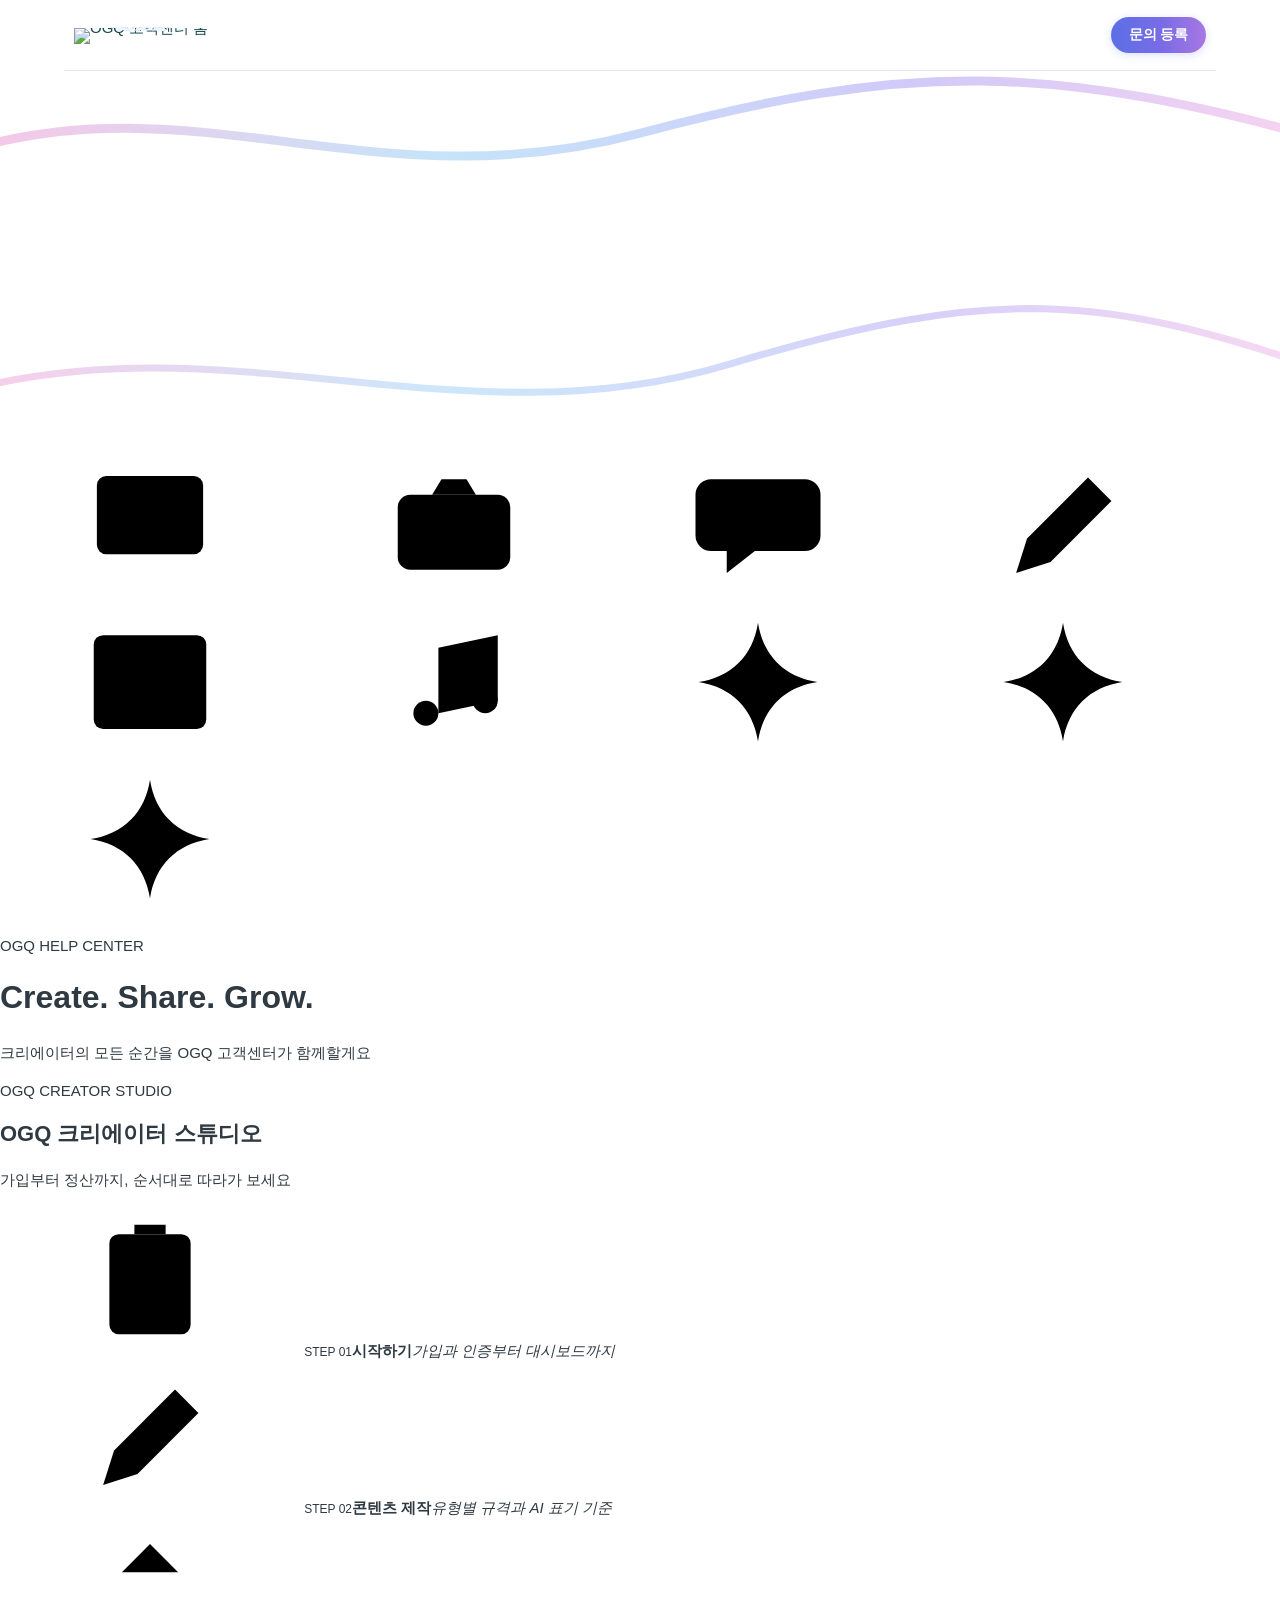
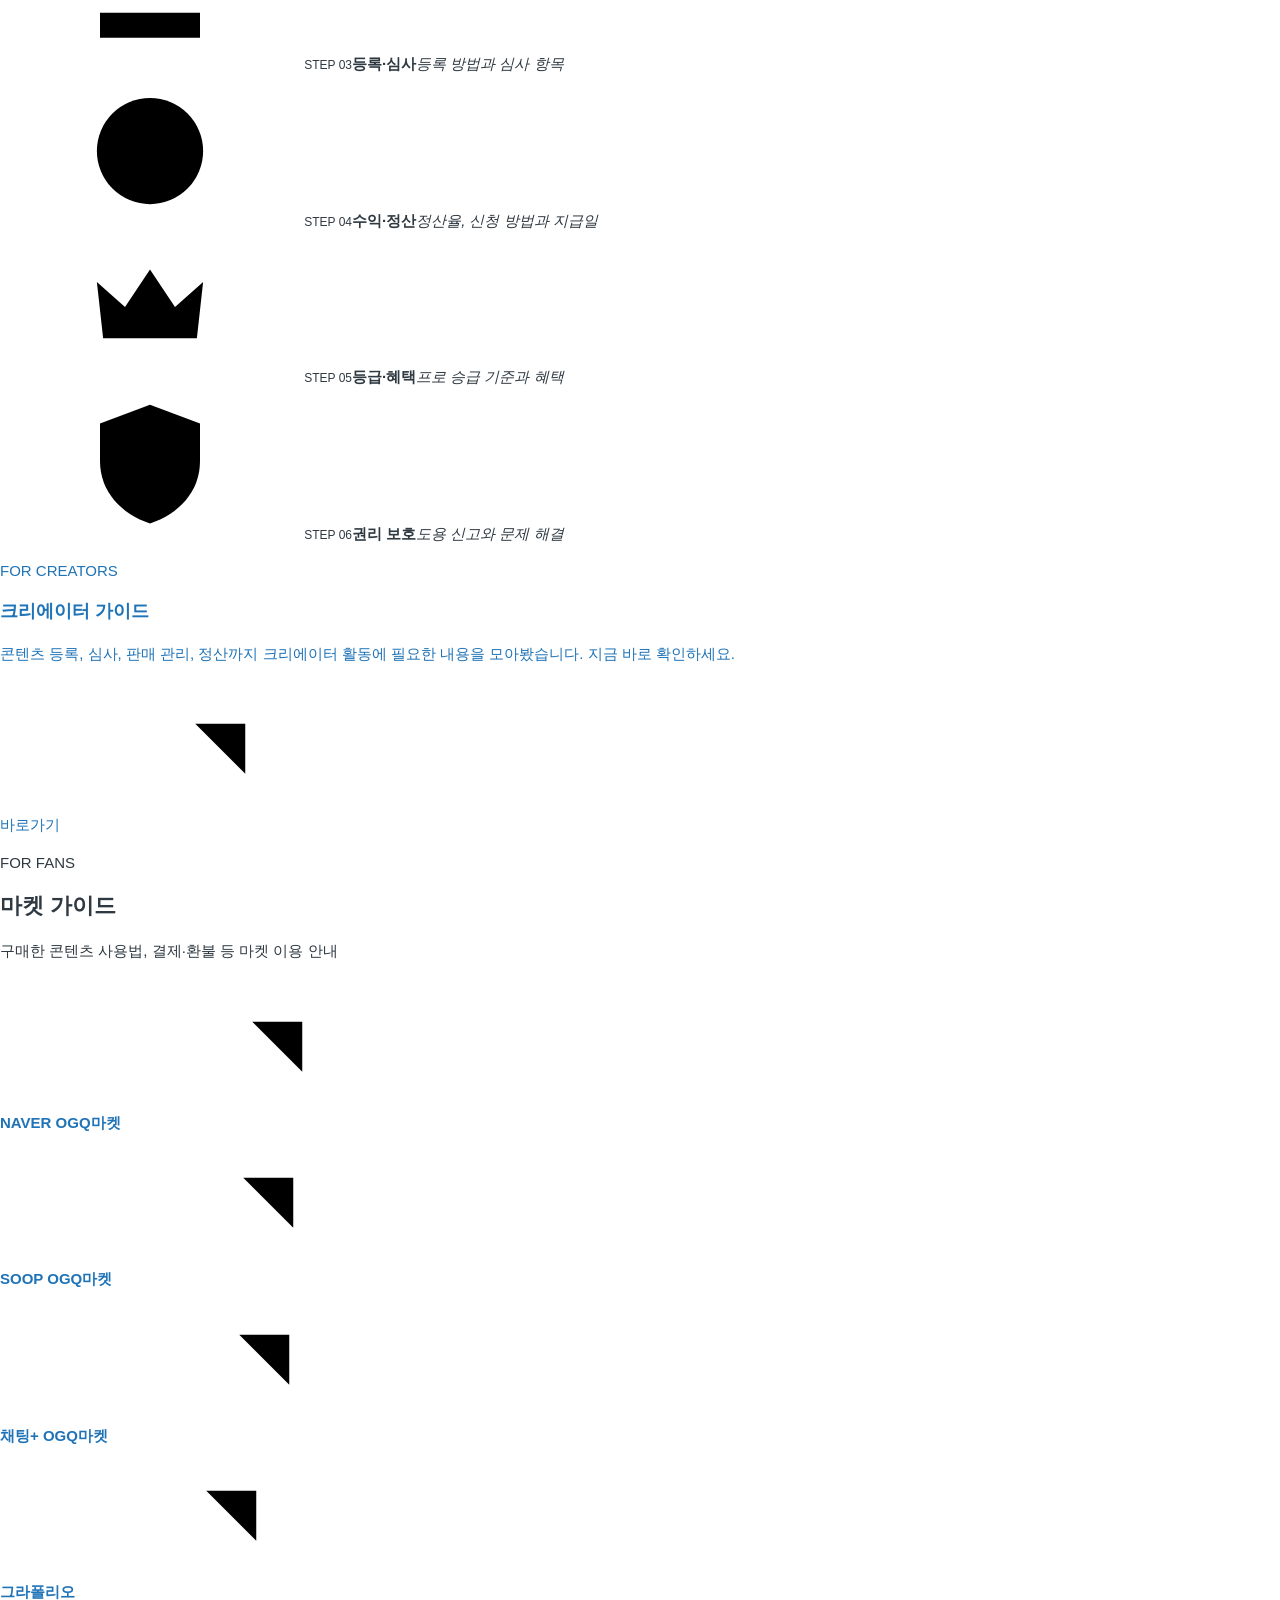
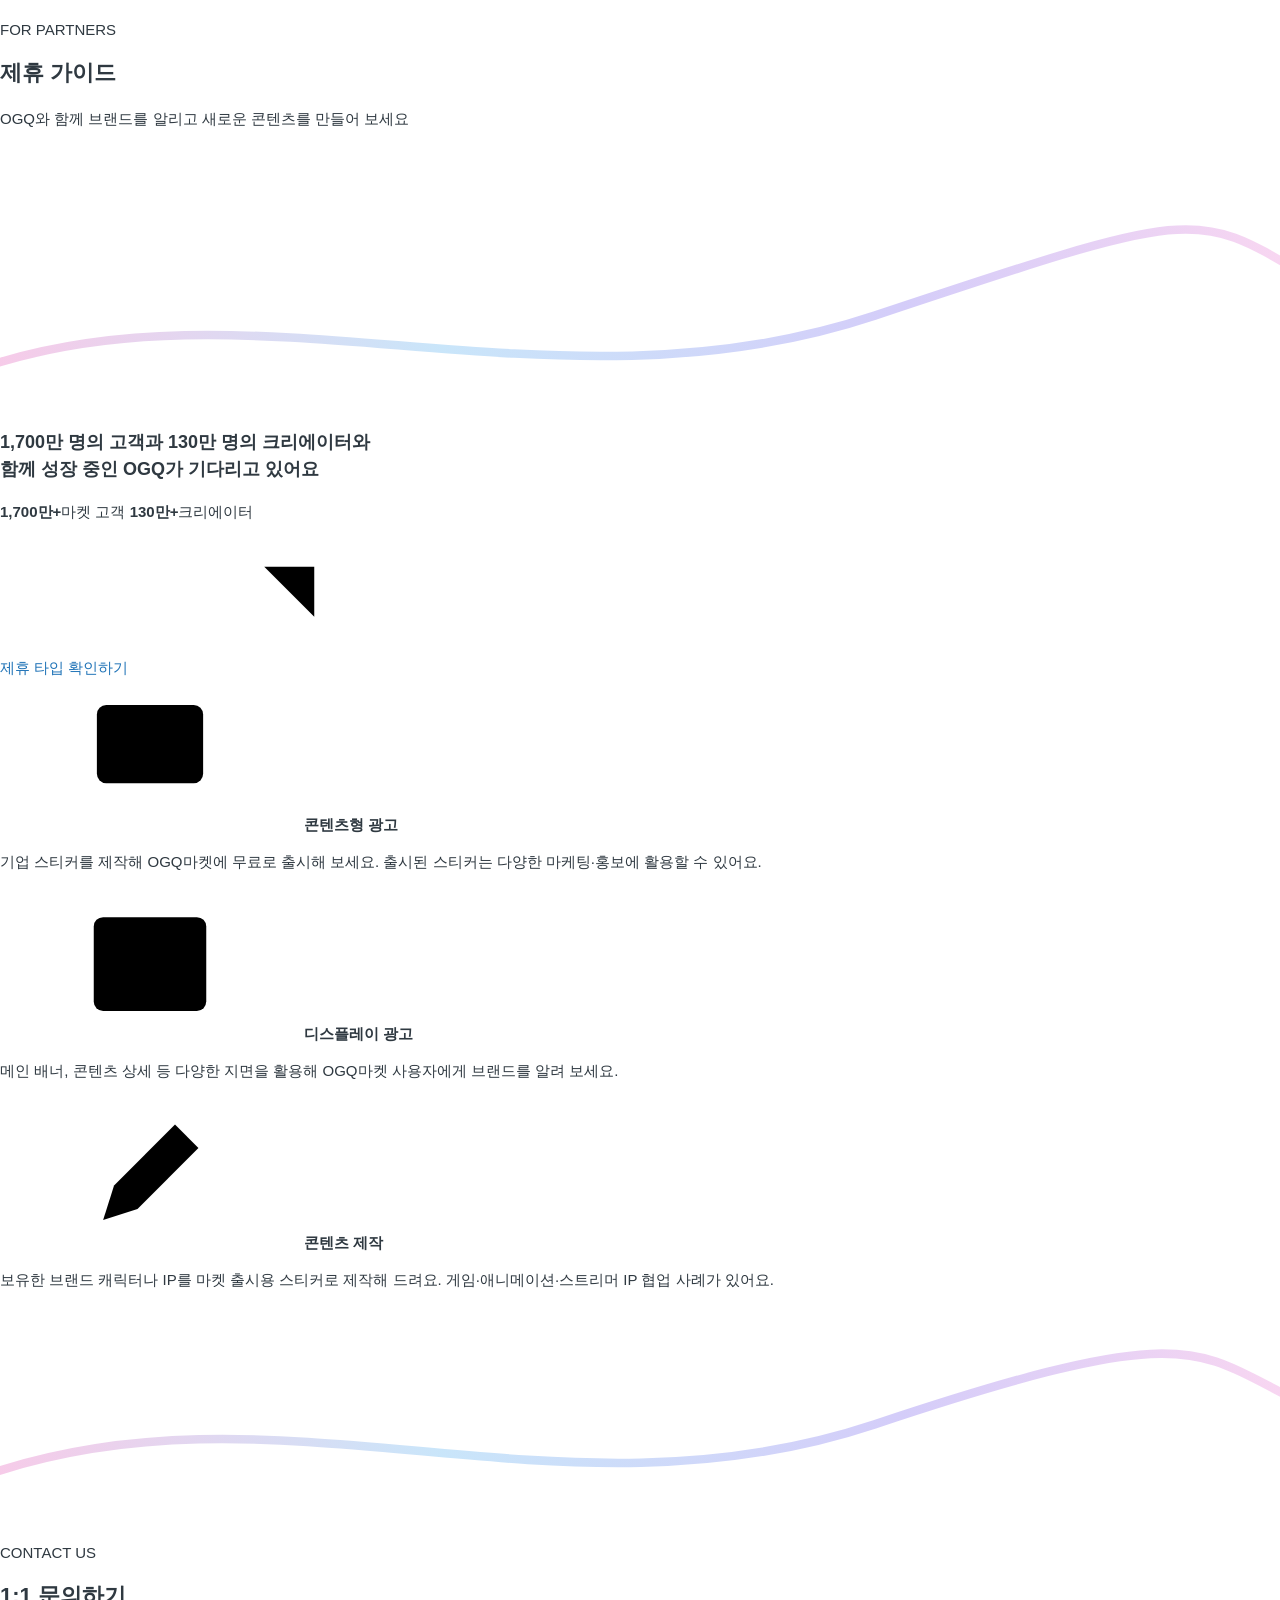
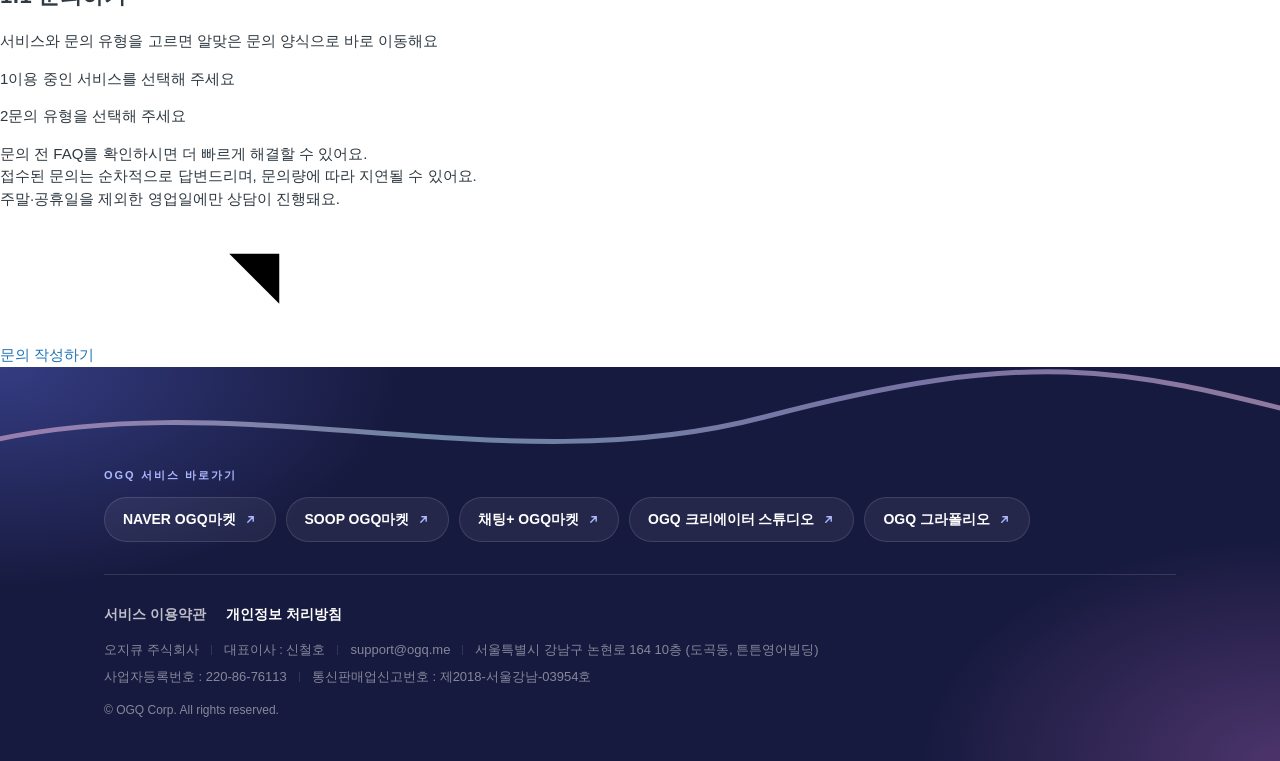
==== commit e722b74b: "로고 기념일 장식(날짜 보고 자동): 경찰의 날·할로윈·크리스마스·겨울 눈·설날·추석 등" ====
--- a/index.html
+++ b/index.html
@@ -309,6 +309,7 @@
   
 <div class="scroll-to-top" aria-label="맨 위로 이동"><svg viewBox="0 0 24 24"><path d="M12 4l-8 8h6v8h4v-8h6l-8-8z"/></svg></div>
 <script src="config.js"></script>
+<script src="assets/doodle.js?v=20261021a" defer></script>
 <script src="assets/app.js?v=20261015b"></script>
 </body>
 </html>
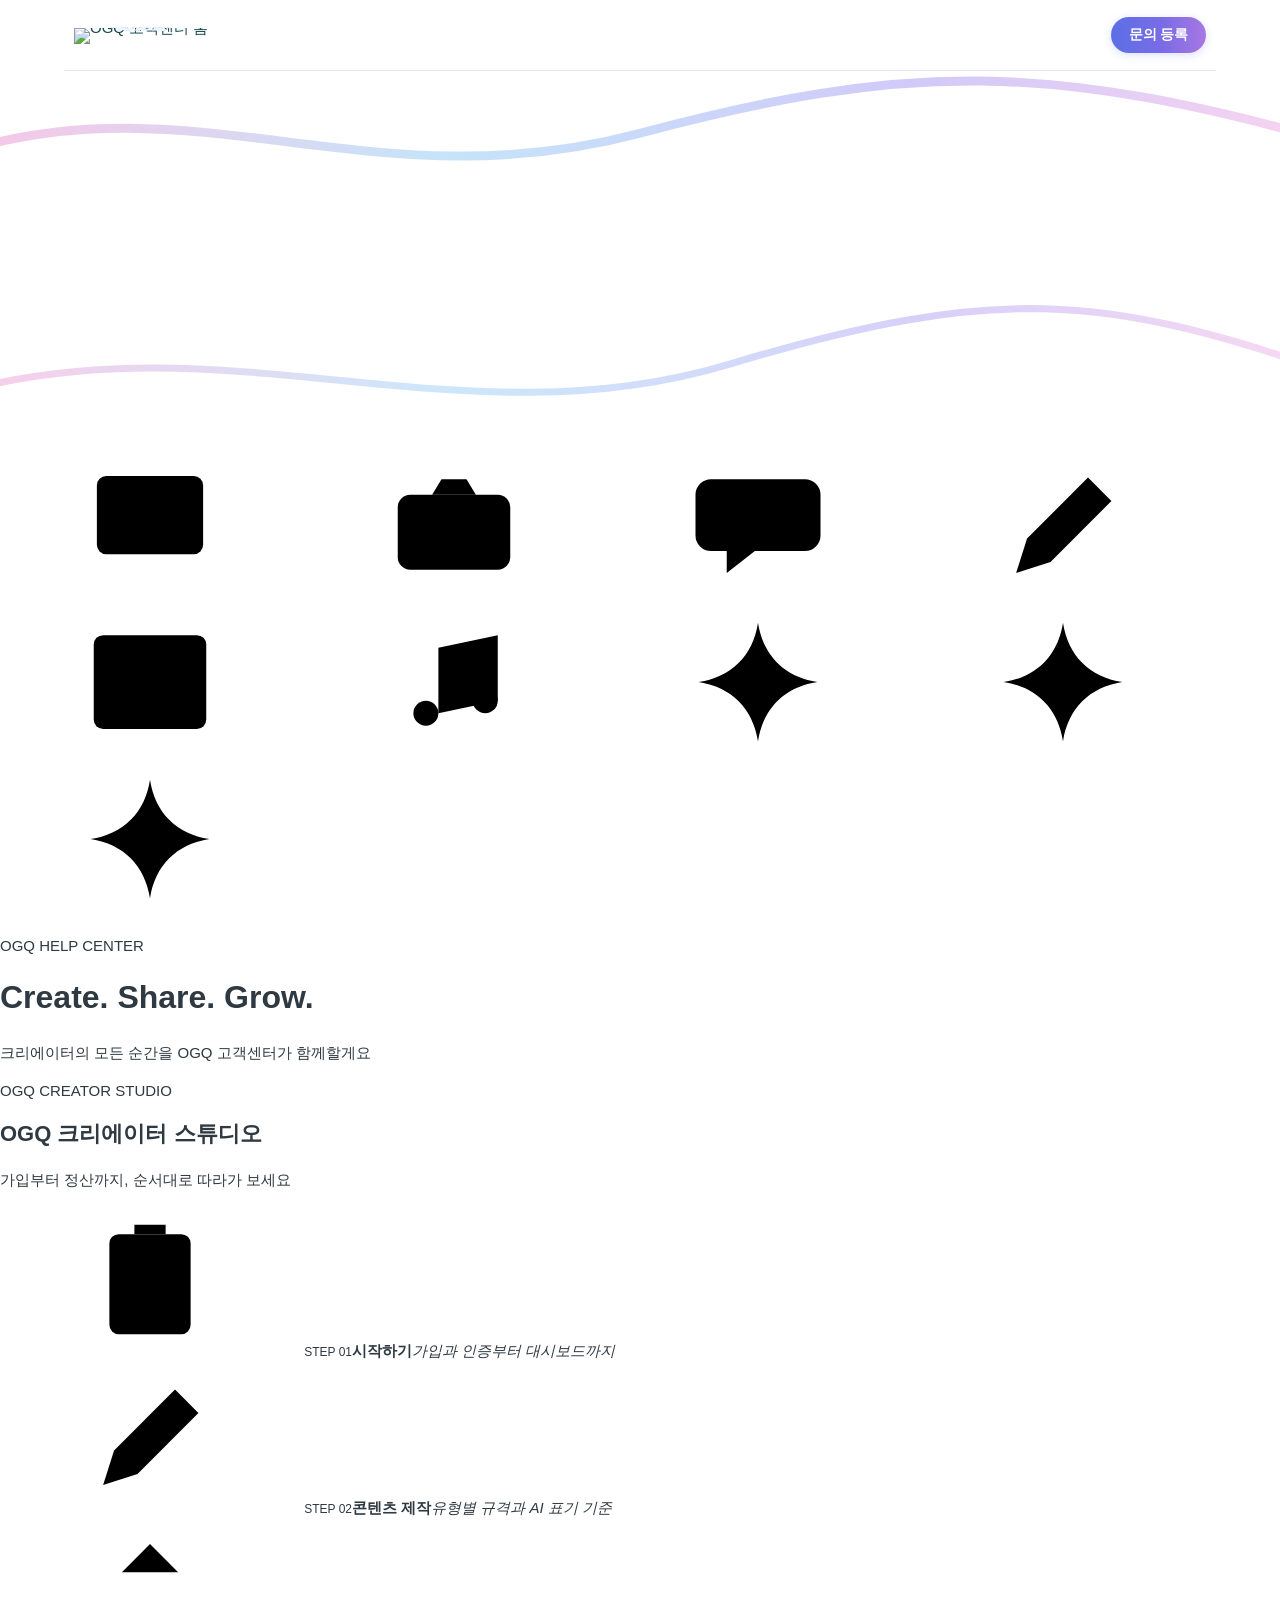
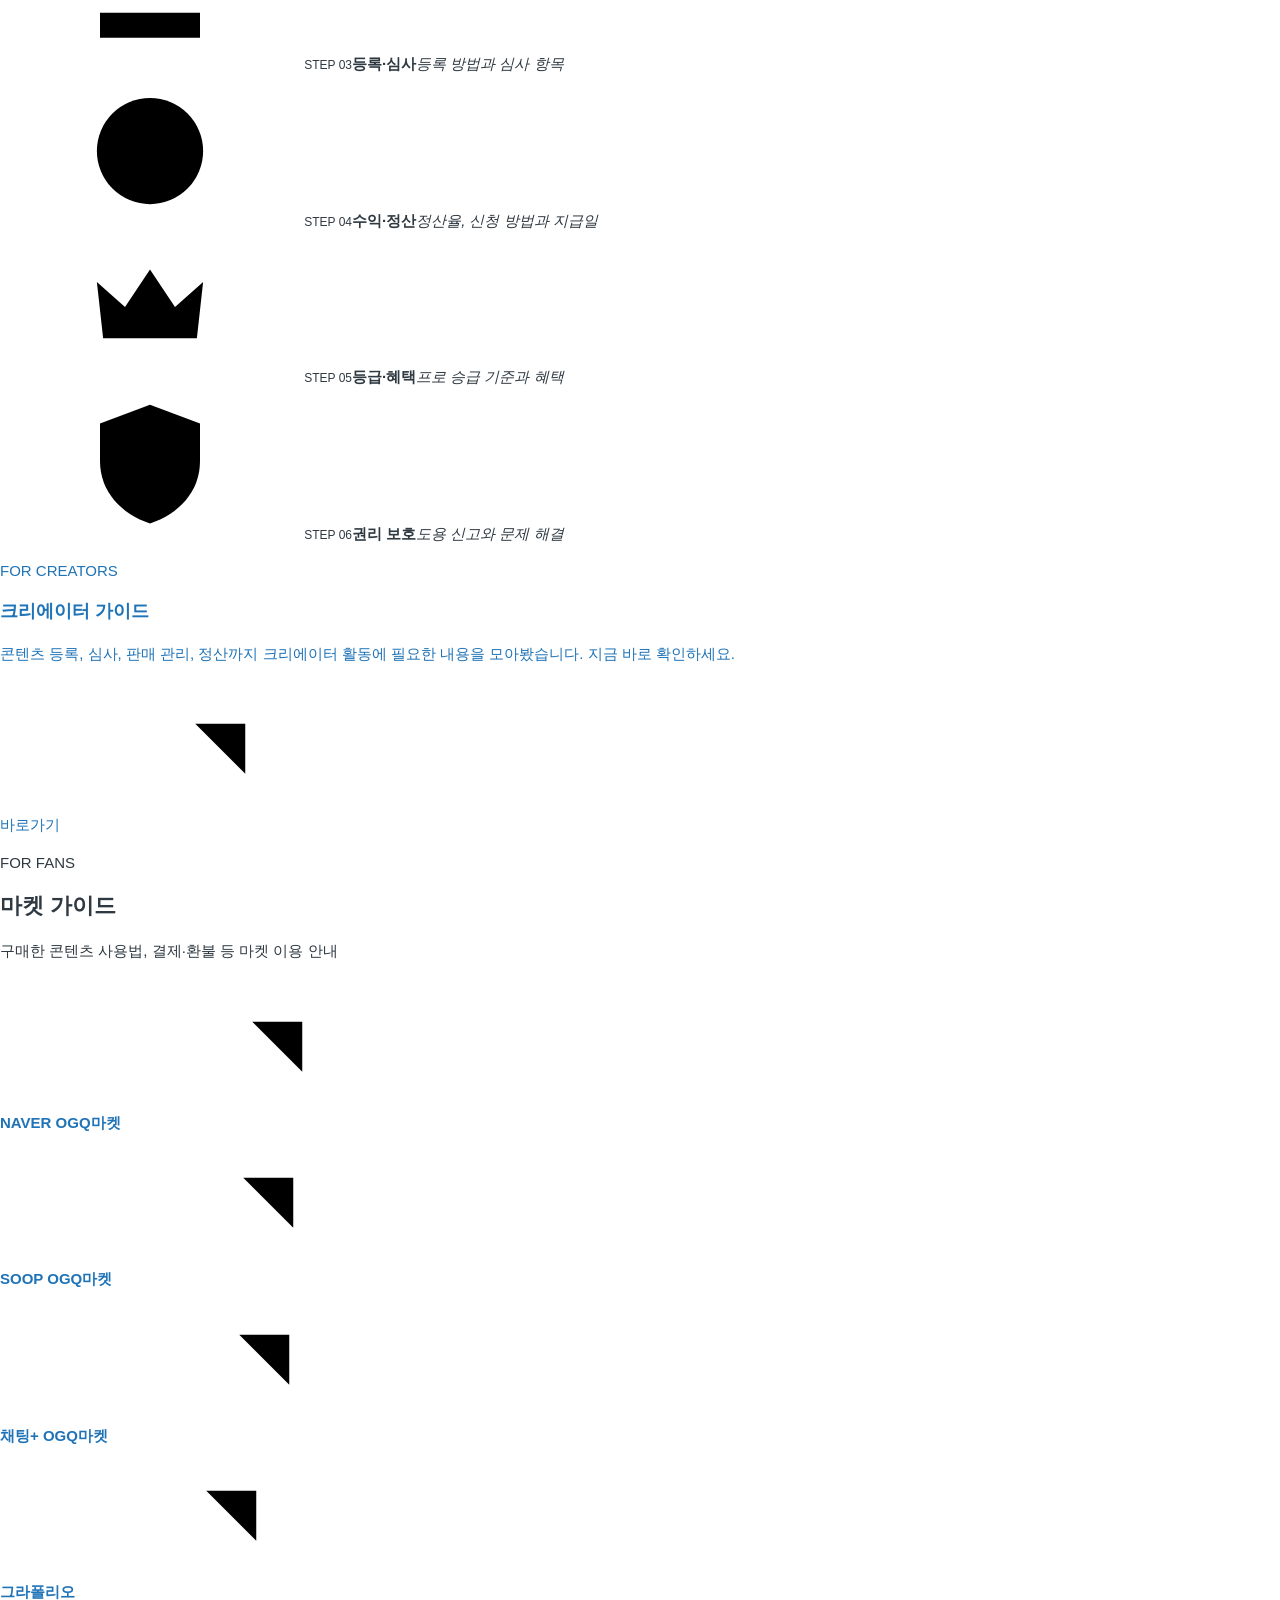
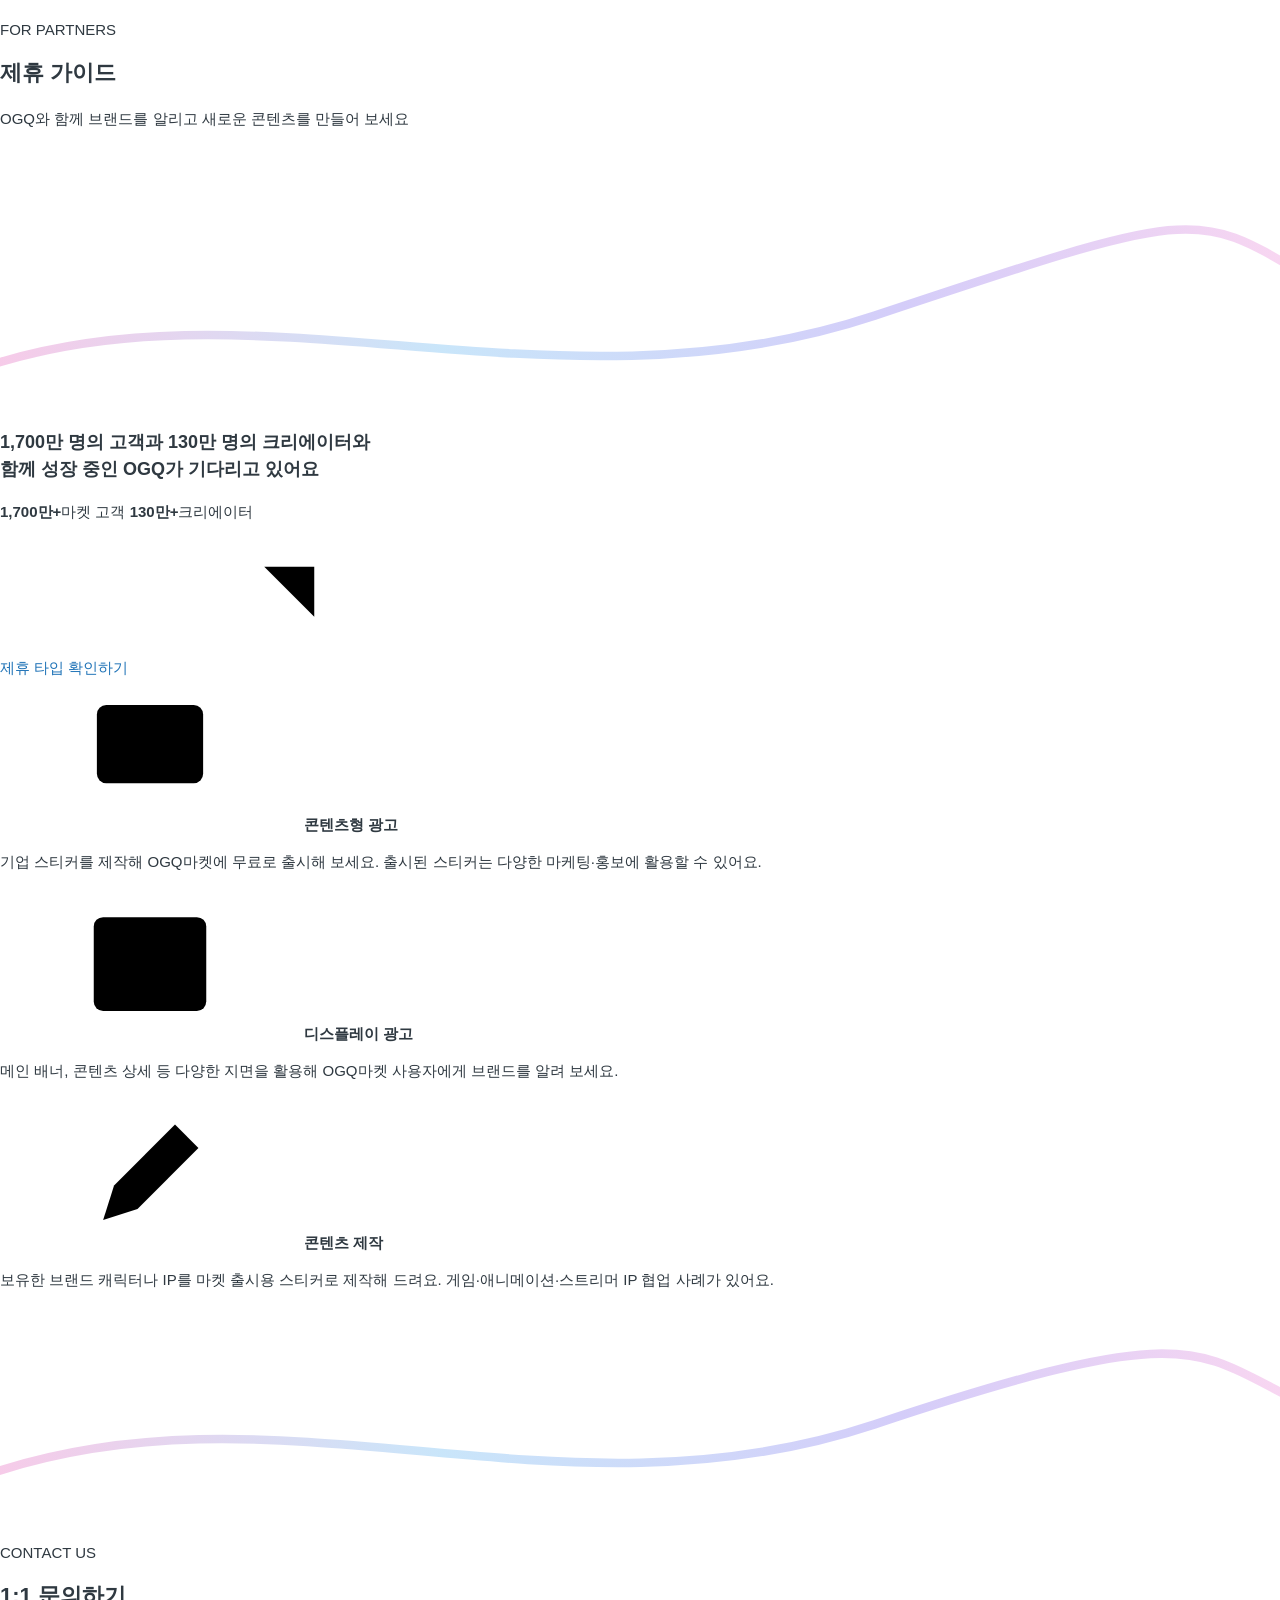
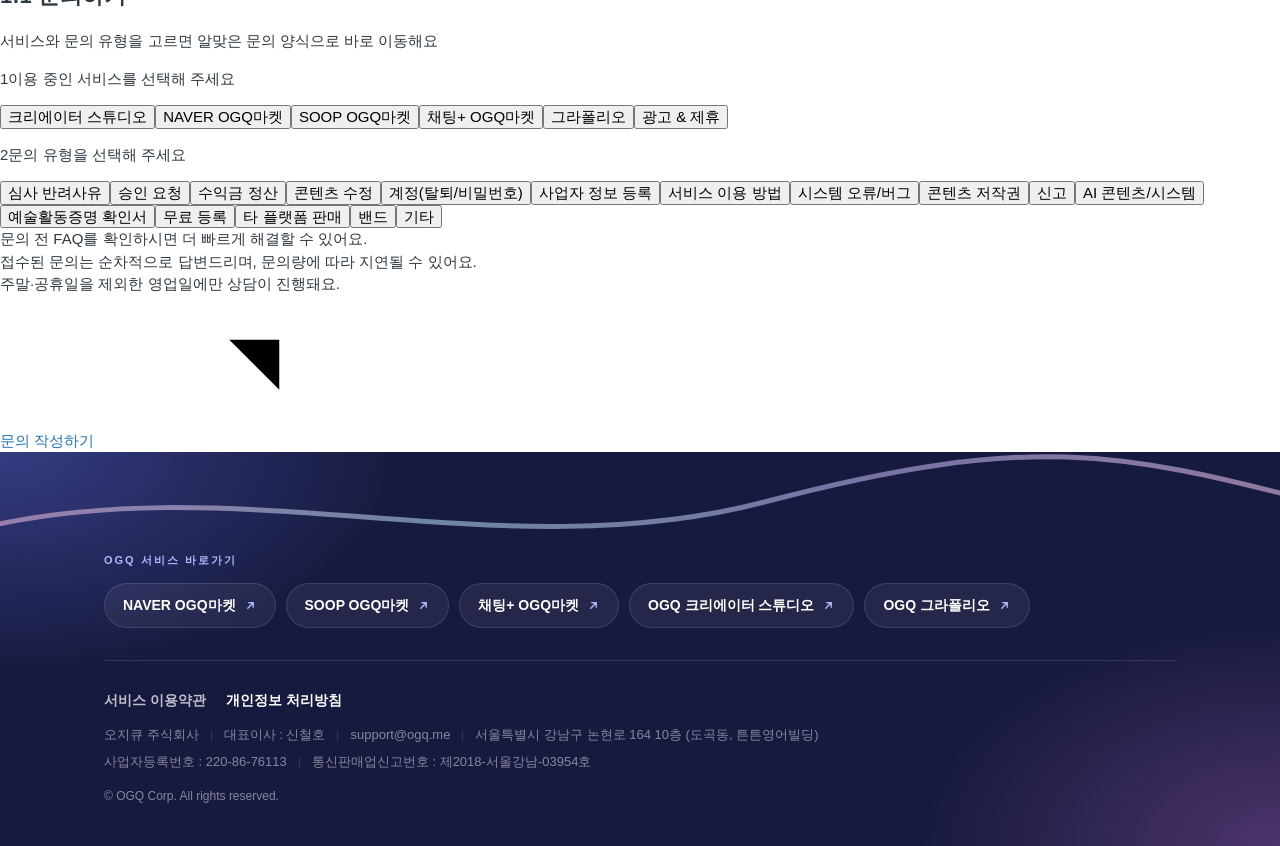
==== commit 2cf20fad: "채팅+ 약관 v2.3·처리방침 v2.1 추가(11/13 10시 공개, 12/14 시행) Co-Authored-By: Claude Opus 5.5 <noreply@anthropic." ====
--- a/index.html
+++ b/index.html
@@ -7,7 +7,7 @@
 <link rel="icon" type="image/png" href="assets/img/01K6CZ4G9TE6RBP58HR6H0S4BN.png">
 <link rel="stylesheet" href="https://cdn.jsdelivr.net/gh/orioncactus/pretendard@v1.3.9/dist/web/variable/pretendardvariable.min.css">
 <link rel="stylesheet" href="assets/theme.css?v=20261019a">
-<link rel="stylesheet" href="assets/site.css">
+<link rel="stylesheet" href="assets/site.css?v=20261022a">
 <link rel="stylesheet" href="assets/home.css?v=20261015g">
 </head>
 <body class="" data-page="index">
@@ -309,7 +309,7 @@
   
 <div class="scroll-to-top" aria-label="맨 위로 이동"><svg viewBox="0 0 24 24"><path d="M12 4l-8 8h6v8h4v-8h6l-8-8z"/></svg></div>
 <script src="config.js"></script>
-<script src="assets/doodle.js?v=20261021a" defer></script>
-<script src="assets/app.js?v=20261015b"></script>
+<script src="assets/doodle.js?v=20261021b" defer></script>
+<script src="assets/app.js?v=20261109a"></script>
 </body>
 </html>
--- a/assets/site.css
+++ b/assets/site.css
@@ -0,0 +1,50 @@
+/* 젠데스크 기능을 대신하는 부분에만 쓰는 보조 스타일 (나머지는 theme.css 그대로) */
+.kb-loading{padding:60px 0;text-align:center;color:#68737D}
+.kb-lead{color:#68737D;line-height:1.7;margin:0 0 20px}
+.kb-avatar{display:inline-flex;align-items:center;justify-content:center;width:40px;height:40px;border-radius:50%;background:#E9ECFA;color:#3F4DA8;font-size:12px;font-weight:800}
+.kb-avatar.staff{background:#3F4DA8;color:#fff}
+.article-avatar .kb-avatar{width:40px;height:40px}
+.kb-instant{display:none;position:absolute;left:0;right:0;top:calc(100% + 8px);z-index:50;background:#fff;border:1px solid #E3E6F3;border-radius:16px;
+  box-shadow:0 18px 40px rgba(63,77,168,.14);padding:6px;text-align:left;max-height:420px;overflow-y:auto}
+.kb-instant a{display:block;padding:10px 14px;border-radius:10px;color:#1E2240;text-decoration:none}
+.kb-instant a:hover{background:#F6F7FC;text-decoration:none}
+.kb-instant b{display:block;font-weight:700;font-size:14px}
+.kb-instant span{display:block;font-size:12px;color:#9397B0;margin-top:2px}
+.kb-instant a.kb-instant__all{border-top:1px solid #E3E6F3;border-radius:0 0 10px 10px;color:#3F4DA8;font-size:13px;font-weight:700}
+.request-rate{background:#F6F7FC;border:1px solid #E3E6F3;border-radius:12px;padding:20px 24px;margin:20px 0}
+.request-rate h2{font-size:18px;margin:0 0 6px}
+.request-rate p{margin:0 0 10px;color:#68737D}
+.request-rate textarea{width:100%;min-height:90px;margin-bottom:10px}
+.comment-form-controls{display:flex;align-items:center;gap:10px;flex-wrap:wrap}
+.comment-form-controls input[type=submit]{margin-left:auto}
+.zd-attach{cursor:pointer;color:#1F73B7;font-size:14px}
+.zd-files{display:inline-flex;flex-wrap:wrap;gap:6px}
+.zd-file{display:inline-flex;align-items:center;gap:6px;border:1px solid #D8DCDE;border-radius:4px;padding:2px 8px;font-size:13px;background:#fff}
+.zd-file button{border:0;background:none;cursor:pointer;color:#68737D}
+.kb-lookup{max-width:480px}
+.kb-lookup .form-field{margin-bottom:16px}
+.kb-lookup input[type=text],.kb-lookup input[type=email]{width:100%}
+.hidden{display:none!important}
+.comment-form .comment-container{width:100%}
+.comment-form textarea{width:100%;min-height:120px;resize:vertical}
+
+/* ===== 글 본문 표(약관·처리방침 등) — 젠데스크 편집기 표(wysiwyg-table)에 테두리·머리줄 ===== */
+.article-body figure.wysiwyg-table,
+.article-body .wysiwyg-table { margin: 16px 0 24px; overflow-x: auto; -webkit-overflow-scrolling: touch; }
+.article-body table {
+  width: 100%; border-collapse: collapse; border-spacing: 0;
+  border: 1px solid #d9dde8; font-size: 14px; line-height: 1.6; background: #fff;
+}
+.article-body table td,
+.article-body table th {
+  border: 1px solid #d9dde8; padding: 10px 12px; vertical-align: top; text-align: left; word-break: keep-all; overflow-wrap: anywhere;
+}
+.article-body table th,
+.article-body table tr:first-child td { background: #f3f5fb; font-weight: 700; color: #2a2f45; }
+.article-body table td[style*="text-align: center"] { text-align: center; }
+.article-body table tr:nth-child(even) td { background: #fbfcfe; }
+.article-body table tr:first-child td { background: #f3f5fb; }
+@media (max-width: 768px) {
+  .article-body table { font-size: 13px; min-width: 560px; }
+  .article-body table td, .article-body table th { padding: 8px 10px; }
+}
